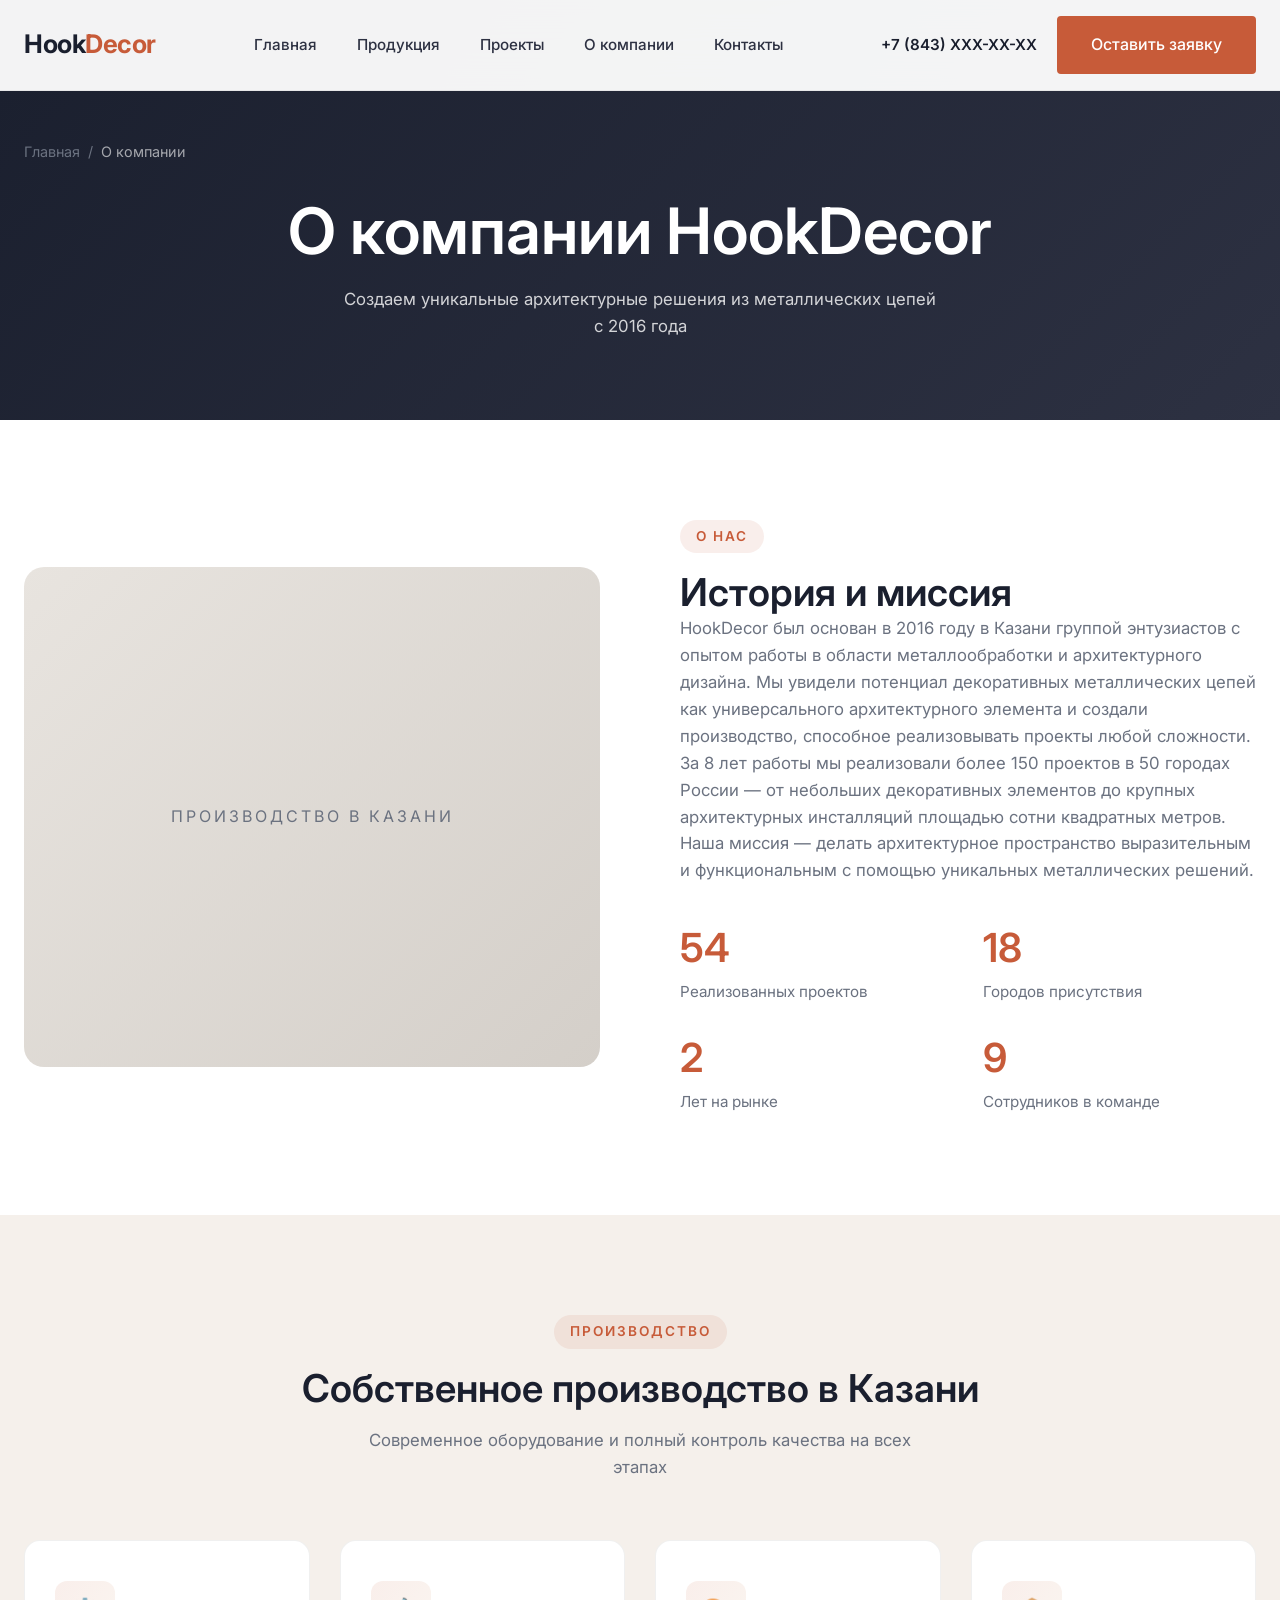
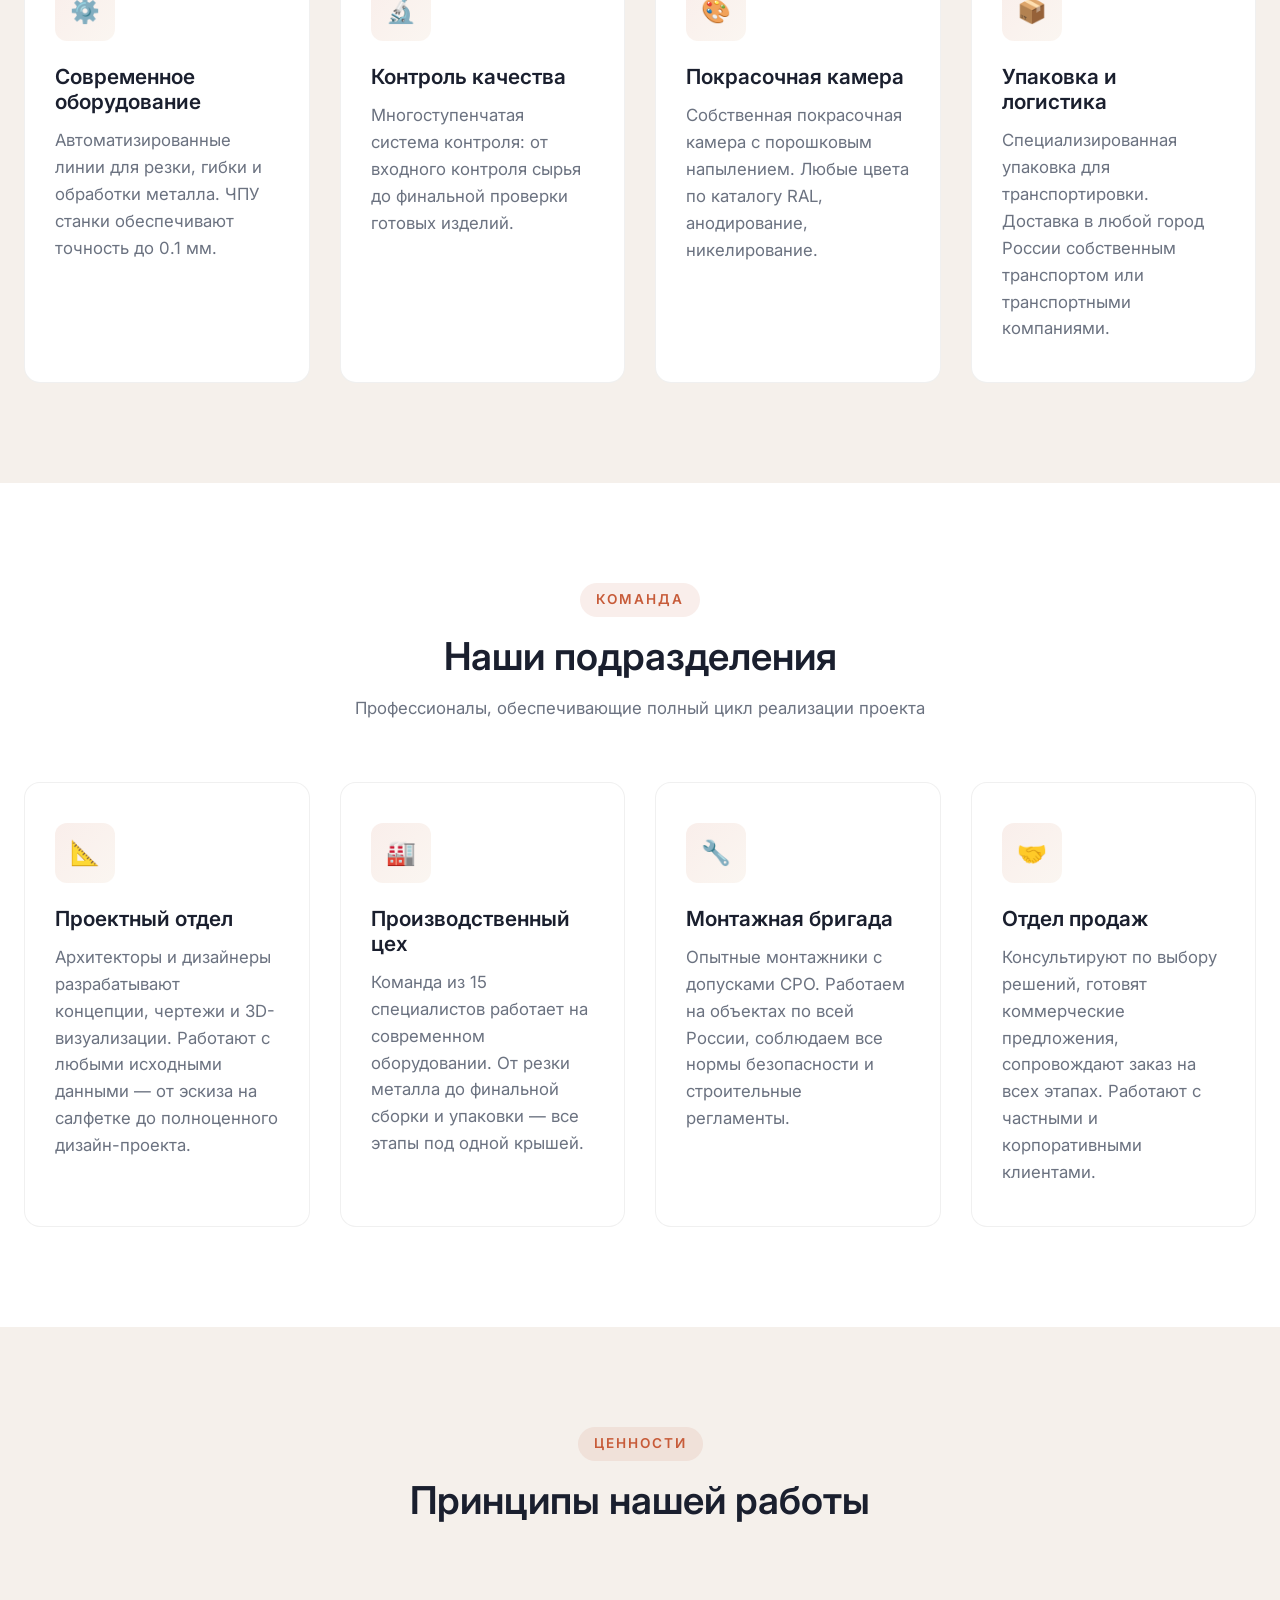
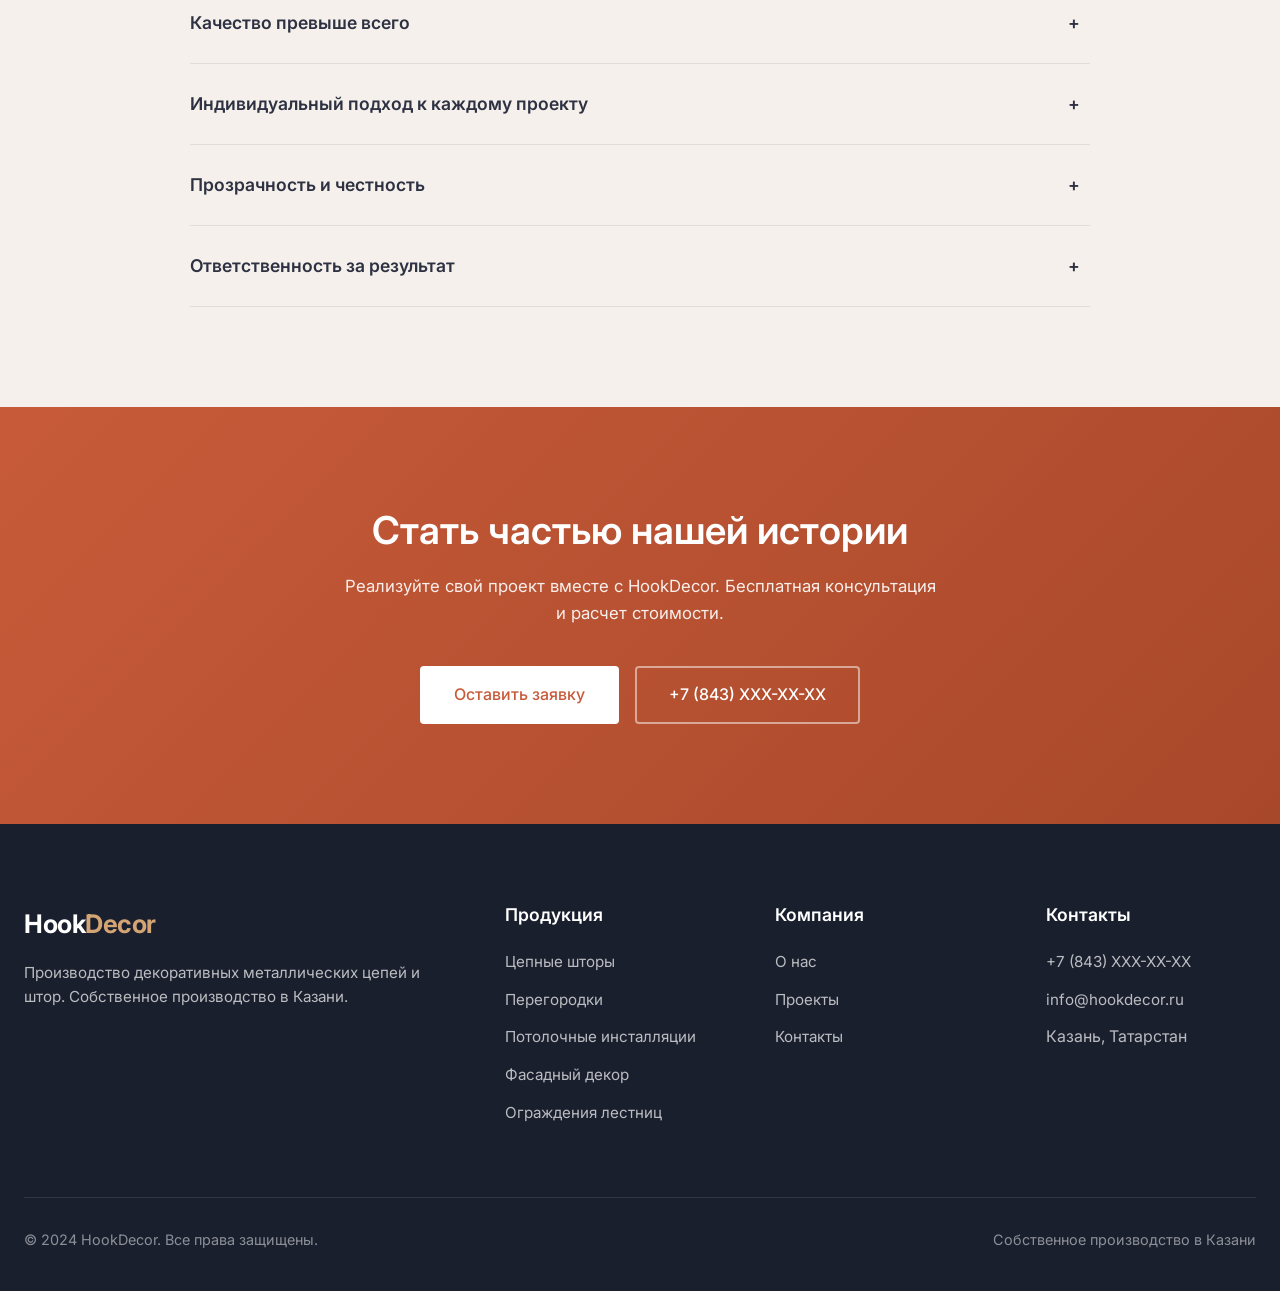
==== about.html @ 68dce9f0 "Initial site upload" ====
<!DOCTYPE html>
<html lang="ru">
<head>
    <meta charset="UTF-8">
    <meta name="viewport" content="width=device-width, initial-scale=1.0">
    <meta name="description" content="HookDecor — производитель декоративных металлических цепей и штор в Казани. Собственное производство, проектный отдел, монтаж под ключ. История компании, производство, команда.">
    <meta name="keywords" content="HookDecor, производство декоративных цепей Казань, компания, о нас, производство металлических штор, проектный отдел, монтаж">
    <meta name="author" content="HookDecor">
    <meta name="robots" content="index, follow">

    <meta property="og:title" content="О компании HookDecor — Производство в Казани">
    <meta property="og:description" content="Собственное производство декоративных металлических цепей и штор. Проектный отдел, монтаж под ключ.">
    <meta property="og:type" content="website">
    <meta property="og:url" content="https://hookdecor.ru/about.html">
    <meta property="og:locale" content="ru_RU">

    <title>О компании — HookDecor | Производство декоративных цепей в Казани</title>

    <link rel="canonical" href="https://hookdecor.ru/about.html">
    <link rel="stylesheet" href="styles.css">
    <link rel="preconnect" href="https://fonts.googleapis.com">
    <link href="https://fonts.googleapis.com/css2?family=Inter:wght@300;400;500;600;700&display=swap" rel="stylesheet">

    <script type="application/ld+json">
    {
        "@context": "https://schema.org",
        "@type": "AboutPage",
        "name": "О компании HookDecor",
        "description": "Производство декоративных металлических цепей и штор в Казани",
        "url": "https://hookdecor.ru/about.html",
        "mainEntity": {
            "@type": "Organization",
            "name": "HookDecor",
            "description": "Производство декоративных металлических цепей и штор",
            "foundingDate": "2016",
            "numberOfEmployees": "25",
            "areaServed": "RU",
            "address": {
                "@type": "PostalAddress",
                "addressLocality": "Казань",
                "addressRegion": "Татарстан",
                "addressCountry": "RU"
            }
        }
    }
    </script>
</head>
<body>

    <!-- Header -->
    <header class="header">
        <div class="container">
            <div class="header-inner">
                <a href="index.html" class="logo">Hook<span>Decor</span></a>
                <nav class="nav">
                    <a href="index.html">Главная</a>
                    <a href="products.html">Продукция</a>
                    <a href="projects.html">Проекты</a>
                    <a href="about.html">О компании</a>
                    <a href="contacts.html">Контакты</a>
                </nav>
                <div class="header-contact">
                    <a href="tel:+7843XXXXXXX" class="phone-link">+7 (843) XXX-XX-XX</a>
                    <a href="contacts.html" class="btn btn-primary">Оставить заявку</a>
                </div>
                <button class="mobile-menu-btn" aria-label="Открыть меню">
                    <svg width="24" height="24" viewBox="0 0 24 24" fill="none" stroke="currentColor" stroke-width="2">
                        <line x1="3" y1="12" x2="21" y2="12"></line>
                        <line x1="3" y1="6" x2="21" y2="6"></line>
                        <line x1="3" y1="18" x2="21" y2="18"></line>
                    </svg>
                </button>
            </div>
        </div>
    </header>

    <div class="mobile-menu">
        <button class="mobile-menu-close" aria-label="Закрыть меню">×</button>
        <a href="index.html">Главная</a>
        <a href="products.html">Продукция</a>
        <a href="projects.html">Проекты</a>
        <a href="about.html">О компании</a>
        <a href="contacts.html">Контакты</a>
    </div>

    <!-- Page Header -->
    <section class="page-header">
        <div class="container">
            <nav class="breadcrumb" aria-label="Хлебные крошки">
                <a href="index.html">Главная</a>
                <span class="breadcrumb-separator">/</span>
                <span style="color: rgba(255,255,255,0.6);">О компании</span>
            </nav>
            <h1>О компании HookDecor</h1>
            <p>Создаем уникальные архитектурные решения из металлических цепей с 2016 года</p>
        </div>
    </section>

    <!-- About Main -->
    <section class="section">
        <div class="container">
            <div class="about-grid">
                <div class="about-image fade-in"></div>
                <div class="fade-in">
                    <span class="section-label">О нас</span>
                    <h2>История и миссия</h2>
                    <p>HookDecor был основан в 2016 году в Казани группой энтузиастов с опытом работы в области металлообработки и архитектурного дизайна. Мы увидели потенциал декоративных металлических цепей как универсального архитектурного элемента и создали производство, способное реализовывать проекты любой сложности.</p>
                    <p>За 8 лет работы мы реализовали более 150 проектов в 50 городах России — от небольших декоративных элементов до крупных архитектурных инсталляций площадью сотни квадратных метров.</p>
                    <p>Наша миссия — делать архитектурное пространство выразительным и функциональным с помощью уникальных металлических решений.</p>

                    <div class="about-stats">
                        <div class="stat-item">
                            <h4 class="counter" data-target="150">0</h4>
                            <p>Реализованных проектов</p>
                        </div>
                        <div class="stat-item">
                            <h4 class="counter" data-target="50">0</h4>
                            <p>Городов присутствия</p>
                        </div>
                        <div class="stat-item">
                            <h4 class="counter" data-target="8">0</h4>
                            <p>Лет на рынке</p>
                        </div>
                        <div class="stat-item">
                            <h4 class="counter" data-target="25">0</h4>
                            <p>Сотрудников в команде</p>
                        </div>
                    </div>
                </div>
            </div>
        </div>
    </section>

    <!-- Production Section -->
    <section class="section products-section" id="production">
        <div class="container">
            <div class="section-header fade-in">
                <span class="section-label">Производство</span>
                <h2>Собственное производство в Казани</h2>
                <p>Современное оборудование и полный контроль качества на всех этапах</p>
            </div>
            <div class="features-grid">
                <div class="feature-card fade-in">
                    <div class="feature-icon">⚙️</div>
                    <h3>Современное оборудование</h3>
                    <p>Автоматизированные линии для резки, гибки и обработки металла. ЧПУ станки обеспечивают точность до 0.1 мм.</p>
                </div>
                <div class="feature-card fade-in">
                    <div class="feature-icon">🔬</div>
                    <h3>Контроль качества</h3>
                    <p>Многоступенчатая система контроля: от входного контроля сырья до финальной проверки готовых изделий.</p>
                </div>
                <div class="feature-card fade-in">
                    <div class="feature-icon">🎨</div>
                    <h3>Покрасочная камера</h3>
                    <p>Собственная покрасочная камера с порошковым напылением. Любые цвета по каталогу RAL, анодирование, никелирование.</p>
                </div>
                <div class="feature-card fade-in">
                    <div class="feature-icon">📦</div>
                    <h3>Упаковка и логистика</h3>
                    <p>Специализированная упаковка для транспортировки. Доставка в любой город России собственным транспортом или транспортными компаниями.</p>
                </div>
            </div>
        </div>
    </section>

    <!-- Team / Departments -->
    <section class="section">
        <div class="container">
            <div class="section-header fade-in">
                <span class="section-label">Команда</span>
                <h2>Наши подразделения</h2>
                <p>Профессионалы, обеспечивающие полный цикл реализации проекта</p>
            </div>
            <div class="features-grid">
                <div class="feature-card fade-in">
                    <div class="feature-icon">📐</div>
                    <h3>Проектный отдел</h3>
                    <p>Архитекторы и дизайнеры разрабатывают концепции, чертежи и 3D-визуализации. Работают с любыми исходными данными — от эскиза на салфетке до полноценного дизайн-проекта.</p>
                </div>
                <div class="feature-card fade-in">
                    <div class="feature-icon">🏭</div>
                    <h3>Производственный цех</h3>
                    <p>Команда из 15 специалистов работает на современном оборудовании. От резки металла до финальной сборки и упаковки — все этапы под одной крышей.</p>
                </div>
                <div class="feature-card fade-in">
                    <div class="feature-icon">🔧</div>
                    <h3>Монтажная бригада</h3>
                    <p>Опытные монтажники с допусками СРО. Работаем на объектах по всей России, соблюдаем все нормы безопасности и строительные регламенты.</p>
                </div>
                <div class="feature-card fade-in">
                    <div class="feature-icon">🤝</div>
                    <h3>Отдел продаж</h3>
                    <p>Консультируют по выбору решений, готовят коммерческие предложения, сопровождают заказ на всех этапах. Работают с частными и корпоративными клиентами.</p>
                </div>
            </div>
        </div>
    </section>

    <!-- Values -->
    <section class="section products-section">
        <div class="container">
            <div class="section-header fade-in">
                <span class="section-label">Ценности</span>
                <h2>Принципы нашей работы</h2>
            </div>
            <div style="max-width: 900px; margin: 0 auto;">
                <div class="faq-item fade-in">
                    <div class="faq-question">
                        <span>Качество превыше всего</span>
                        <div class="faq-toggle">+</div>
                    </div>
                    <div class="faq-answer">
                        <p>Мы не экономим на материалах и не гонимся за скоростью в ущерб качеству. Каждое изделие проходит многоступенчатый контроль перед отгрузкой клиенту.</p>
                    </div>
                </div>
                <div class="faq-item fade-in">
                    <div class="faq-question">
                        <span>Индивидуальный подход к каждому проекту</span>
                        <div class="faq-toggle">+</div>
                    </div>
                    <div class="faq-answer">
                        <p>Нет двух одинаковых проектов. Мы внимательно изучаем задачу клиента, особенности помещения и бюджет, чтобы предложить оптимальное решение.</p>
                    </div>
                </div>
                <div class="faq-item fade-in">
                    <div class="faq-question">
                        <span>Прозрачность и честность</span>
                        <div class="faq-toggle">+</div>
                    </div>
                    <div class="faq-answer">
                        <p>Фиксируем сроки и стоимость в договоре. Никаких скрытых платежей и неожиданных дополнений. Если что-то пошло не по плану — сообщаем сразу.</p>
                    </div>
                </div>
                <div class="faq-item fade-in">
                    <div class="faq-question">
                        <span>Ответственность за результат</span>
                        <div class="faq-toggle">+</div>
                    </div>
                    <div class="faq-answer">
                        <p>Мы несем ответственность за весь цикл — от проектирования до монтажа. Гарантия на изделия и работы дает клиентам уверенность в результате.</p>
                    </div>
                </div>
            </div>
        </div>
    </section>

    <!-- CTA Section -->
    <section class="cta-section">
        <div class="container">
            <div class="fade-in">
                <h2>Стать частью нашей истории</h2>
                <p>Реализуйте свой проект вместе с HookDecor. Бесплатная консультация и расчет стоимости.</p>
                <div class="cta-buttons">
                    <a href="contacts.html" class="btn btn-white">Оставить заявку</a>
                    <a href="tel:+7843XXXXXXX" class="btn btn-outline" style="color: white; border-color: rgba(255,255,255,0.5);">+7 (843) XXX-XX-XX</a>
                </div>
            </div>
        </div>
    </section>

    <!-- Footer -->
    <footer class="footer">
        <div class="container">
            <div class="footer-grid">
                <div class="footer-brand">
                    <a href="index.html" class="logo" style="color: white;">Hook<span style="color: var(--gold);">Decor</span></a>
                    <p>Производство декоративных металлических цепей и штор. Собственное производство в Казани.</p>
                </div>
                <div class="footer-links">
                    <h4>Продукция</h4>
                    <ul>
                        <li><a href="products.html#curtains">Цепные шторы</a></li>
                        <li><a href="products.html#partitions">Перегородки</a></li>
                        <li><a href="products.html#ceiling">Потолочные инсталляции</a></li>
                        <li><a href="products.html#facade">Фасадный декор</a></li>
                        <li><a href="products.html#stairs">Ограждения лестниц</a></li>
                    </ul>
                </div>
                <div class="footer-links">
                    <h4>Компания</h4>
                    <ul>
                        <li><a href="about.html">О нас</a></li>
                        <li><a href="projects.html">Проекты</a></li>
                        <li><a href="contacts.html">Контакты</a></li>
                    </ul>
                </div>
                <div class="footer-links">
                    <h4>Контакты</h4>
                    <ul>
                        <li><a href="tel:+7843XXXXXXX">+7 (843) XXX-XX-XX</a></li>
                        <li><a href="mailto:info@hookdecor.ru">info@hookdecor.ru</a></li>
                        <li><span style="color: rgba(255,255,255,0.7);">Казань, Татарстан</span></li>
                    </ul>
                </div>
            </div>
            <div class="footer-bottom">
                <p>© 2024 HookDecor. Все права защищены.</p>
                <p>Собственное производство в Казани</p>
            </div>
        </div>
    </footer>

    <script src="scripts.js"></script>
</body>
</html>
---- styles.css ----
/* ============================================
   HOOKDECOR - Premium Metal Decor
   Color Scheme:
   - Primary Dark: #1a1f2e (графит)
   - Primary Light: #f5f0eb (теплый белый)
   - Accent: #c75b39 (терракотовый/медный)
   - Text Dark: #2d3142
   - Text Light: #6b7280
   - Gold Highlight: #d4a574
   ============================================ */

:root {
    --primary-dark: #1a1f2e;
    --primary-light: #f5f0eb;
    --accent: #c75b39;
    --accent-hover: #a8482a;
    --text-dark: #2d3142;
    --text-light: #6b7280;
    --gold: #d4a574;
    --white: #ffffff;
    --transition: all 0.3s cubic-bezier(0.4, 0, 0.2, 1);
}

* {
    margin: 0;
    padding: 0;
    box-sizing: border-box;
}

html {
    scroll-behavior: smooth;
}

body {
    font-family: 'Inter', -apple-system, BlinkMacSystemFont, 'Segoe UI', Roboto, sans-serif;
    color: var(--text-dark);
    background-color: var(--white);
    line-height: 1.6;
    overflow-x: hidden;
}

/* Typography */
h1, h2, h3, h4, h5, h6 {
    font-weight: 600;
    line-height: 1.2;
    color: var(--primary-dark);
}

h1 { font-size: clamp(2.5rem, 5vw, 4rem); }
h2 { font-size: clamp(1.8rem, 3vw, 2.5rem); }
h3 { font-size: clamp(1.2rem, 2vw, 1.5rem); }

p {
    font-size: 1.05rem;
    color: var(--text-light);
    max-width: 65ch;
}

a {
    text-decoration: none;
    color: inherit;
    transition: var(--transition);
}

/* Buttons */
.btn {
    display: inline-flex;
    align-items: center;
    justify-content: center;
    padding: 14px 32px;
    font-size: 1rem;
    font-weight: 500;
    border-radius: 4px;
    cursor: pointer;
    transition: var(--transition);
    border: 2px solid transparent;
    gap: 8px;
}

.btn-primary {
    background-color: var(--accent);
    color: var(--white);
    border-color: var(--accent);
}

.btn-primary:hover {
    background-color: var(--accent-hover);
    border-color: var(--accent-hover);
    transform: translateY(-2px);
    box-shadow: 0 10px 30px rgba(199, 91, 57, 0.3);
}

.btn-outline {
    background-color: transparent;
    color: var(--primary-dark);
    border-color: var(--primary-dark);
}

.btn-outline:hover {
    background-color: var(--primary-dark);
    color: var(--white);
}

.btn-light {
    background-color: var(--white);
    color: var(--primary-dark);
}

.btn-light:hover {
    background-color: var(--primary-light);
}

/* Container */
.container {
    max-width: 1280px;
    margin: 0 auto;
    padding: 0 24px;
}

/* Header */
.header {
    position: fixed;
    top: 0;
    left: 0;
    right: 0;
    z-index: 1000;
    background-color: rgba(255, 255, 255, 0.95);
    backdrop-filter: blur(20px);
    border-bottom: 1px solid rgba(0,0,0,0.05);
    transition: var(--transition);
}

.header.scrolled {
    box-shadow: 0 4px 20px rgba(0,0,0,0.08);
}

.header-inner {
    display: flex;
    align-items: center;
    justify-content: space-between;
    padding: 16px 0;
}

.logo {
    font-size: 1.6rem;
    font-weight: 700;
    color: var(--primary-dark);
    letter-spacing: -0.5px;
}

.logo span {
    color: var(--accent);
}

.nav {
    display: flex;
    gap: 40px;
    align-items: center;
}

.nav a {
    font-size: 0.95rem;
    font-weight: 500;
    color: var(--text-dark);
    position: relative;
}

.nav a::after {
    content: '';
    position: absolute;
    bottom: -4px;
    left: 0;
    width: 0;
    height: 2px;
    background-color: var(--accent);
    transition: var(--transition);
}

.nav a:hover::after {
    width: 100%;
}

.nav a:hover {
    color: var(--accent);
}

.header-contact {
    display: flex;
    align-items: center;
    gap: 20px;
}

.phone-link {
    font-size: 0.95rem;
    font-weight: 600;
    color: var(--primary-dark);
}

.phone-link:hover {
    color: var(--accent);
}

.mobile-menu-btn {
    display: none;
    background: none;
    border: none;
    cursor: pointer;
    padding: 8px;
}

/* Hero Section */
.hero {
    min-height: 100vh;
    display: flex;
    align-items: center;
    background: linear-gradient(135deg, var(--primary-dark) 0%, #2d3142 100%);
    position: relative;
    overflow: hidden;
    padding-top: 80px;
}

.hero::before {
    content: '';
    position: absolute;
    top: 0;
    left: 0;
    right: 0;
    bottom: 0;
    background: url('data:image/svg+xml,<svg xmlns="http://www.w3.org/2000/svg" viewBox="0 0 100 100"><circle cx="50" cy="50" r="1" fill="rgba(255,255,255,0.03)"/></svg>');
    background-size: 50px 50px;
    opacity: 0.5;
}

.hero-content {
    position: relative;
    z-index: 2;
    display: grid;
    grid-template-columns: 1fr 1fr;
    gap: 60px;
    align-items: center;
}

.hero-text h1 {
    color: var(--white);
    margin-bottom: 24px;
    font-weight: 700;
}

.hero-text h1 span {
    color: var(--gold);
}

.hero-text p {
    color: rgba(255,255,255,0.8);
    font-size: 1.2rem;
    margin-bottom: 40px;
    max-width: 500px;
}

.hero-buttons {
    display: flex;
    gap: 16px;
    flex-wrap: wrap;
}

.hero-visual {
    position: relative;
    display: flex;
    justify-content: center;
    align-items: center;
}

.hero-image {
    width: 100%;
    max-width: 600px;
    height: 500px;
    background: linear-gradient(45deg, rgba(199,91,57,0.2), rgba(212,165,116,0.2));
    border-radius: 20px;
    display: flex;
    align-items: center;
    justify-content: center;
    position: relative;
    overflow: hidden;
    border: 1px solid rgba(255,255,255,0.1);
}

.hero-image::before {
    content: '◆ DECORATIVE METAL CHAINS ◆';
    position: absolute;
    font-size: 0.9rem;
    letter-spacing: 4px;
    color: rgba(255,255,255,0.3);
    font-weight: 300;
}

/* Floating elements */
.float-element {
    position: absolute;
    border-radius: 12px;
    background: rgba(255,255,255,0.1);
    backdrop-filter: blur(10px);
    border: 1px solid rgba(255,255,255,0.2);
    padding: 16px 24px;
    animation: float 6s ease-in-out infinite;
}

.float-1 { top: 10%; right: -20px; animation-delay: 0s; }
.float-2 { bottom: 20%; left: -30px; animation-delay: 2s; }
.float-3 { top: 50%; right: -40px; animation-delay: 4s; }

@keyframes float {
    0%, 100% { transform: translateY(0px); }
    50% { transform: translateY(-20px); }
}

/* Section Styles */
.section {
    padding: 100px 0;
}

.section-header {
    text-align: center;
    margin-bottom: 60px;
}

.section-header h2 {
    margin-bottom: 16px;
}

.section-header p {
    max-width: 600px;
    margin: 0 auto;
}

.section-label {
    display: inline-block;
    padding: 6px 16px;
    background-color: rgba(199, 91, 57, 0.1);
    color: var(--accent);
    font-size: 0.85rem;
    font-weight: 600;
    text-transform: uppercase;
    letter-spacing: 2px;
    border-radius: 20px;
    margin-bottom: 16px;
}

/* Features / Advantages */
.features-grid {
    display: grid;
    grid-template-columns: repeat(auto-fit, minmax(280px, 1fr));
    gap: 30px;
}

.feature-card {
    padding: 40px 30px;
    background: var(--white);
    border-radius: 16px;
    border: 1px solid rgba(0,0,0,0.06);
    transition: var(--transition);
    position: relative;
    overflow: hidden;
}

.feature-card::before {
    content: '';
    position: absolute;
    top: 0;
    left: 0;
    width: 4px;
    height: 0;
    background: var(--accent);
    transition: var(--transition);
}

.feature-card:hover {
    transform: translateY(-8px);
    box-shadow: 0 20px 60px rgba(0,0,0,0.1);
}

.feature-card:hover::before {
    height: 100%;
}

.feature-icon {
    width: 60px;
    height: 60px;
    background: linear-gradient(135deg, rgba(199,91,57,0.1), rgba(212,165,116,0.1));
    border-radius: 12px;
    display: flex;
    align-items: center;
    justify-content: center;
    margin-bottom: 24px;
    font-size: 1.5rem;
}

.feature-card h3 {
    margin-bottom: 12px;
    font-size: 1.3rem;
}

/* Products */
.products-section {
    background-color: var(--primary-light);
}

.products-grid {
    display: grid;
    grid-template-columns: repeat(auto-fit, minmax(300px, 1fr));
    gap: 30px;
}

.product-card {
    background: var(--white);
    border-radius: 16px;
    overflow: hidden;
    transition: var(--transition);
    border: 1px solid rgba(0,0,0,0.06);
}

.product-card:hover {
    transform: translateY(-8px);
    box-shadow: 0 25px 50px rgba(0,0,0,0.12);
}

.product-image {
    height: 280px;
    background: linear-gradient(135deg, #e8e4df, #d4cfc9);
    display: flex;
    align-items: center;
    justify-content: center;
    position: relative;
    overflow: hidden;
}

.product-image::after {
    content: attr(data-product);
    font-size: 0.85rem;
    color: var(--text-light);
    letter-spacing: 2px;
    text-transform: uppercase;
}

.product-info {
    padding: 30px;
}

.product-info h3 {
    margin-bottom: 12px;
}

.product-info p {
    margin-bottom: 20px;
    font-size: 0.95rem;
}

.product-link {
    color: var(--accent);
    font-weight: 600;
    display: inline-flex;
    align-items: center;
    gap: 8px;
}

.product-link:hover {
    gap: 12px;
}

/* Projects Gallery */
.projects-grid {
    display: grid;
    grid-template-columns: repeat(3, 1fr);
    gap: 24px;
}

.project-card {
    position: relative;
    border-radius: 16px;
    overflow: hidden;
    height: 400px;
    cursor: pointer;
    background: linear-gradient(135deg, #3a3f4e, #2d3142);
}

.project-card.large {
    grid-column: span 2;
    grid-row: span 2;
    height: auto;
}

.project-overlay {
    position: absolute;
    bottom: 0;
    left: 0;
    right: 0;
    padding: 40px 30px;
    background: linear-gradient(transparent, rgba(26,31,46,0.95));
    color: var(--white);
    transform: translateY(20px);
    opacity: 0;
    transition: var(--transition);
}

.project-card:hover .project-overlay {
    transform: translateY(0);
    opacity: 1;
}

.project-overlay h3 {
    color: var(--white);
    margin-bottom: 8px;
}

.project-overlay p {
    color: rgba(255,255,255,0.8);
    font-size: 0.9rem;
}

.project-tag {
    display: inline-block;
    padding: 4px 12px;
    background: var(--accent);
    color: var(--white);
    font-size: 0.75rem;
    border-radius: 20px;
    margin-bottom: 12px;
}

/* Process Section */
.process-section {
    background-color: var(--primary-dark);
    color: var(--white);
}

.process-section h2,
.process-section .section-header p {
    color: var(--white);
}

.process-grid {
    display: grid;
    grid-template-columns: repeat(4, 1fr);
    gap: 40px;
    position: relative;
}

.process-step {
    text-align: center;
    position: relative;
}

.process-step::after {
    content: '';
    position: absolute;
    top: 40px;
    right: -20px;
    width: 40px;
    height: 2px;
    background: linear-gradient(90deg, var(--accent), transparent);
}

.process-step:last-child::after {
    display: none;
}

.step-number {
    width: 80px;
    height: 80px;
    border-radius: 50%;
    background: linear-gradient(135deg, var(--accent), var(--gold));
    display: flex;
    align-items: center;
    justify-content: center;
    font-size: 1.8rem;
    font-weight: 700;
    color: var(--white);
    margin: 0 auto 24px;
    position: relative;
    z-index: 2;
}

.process-step h3 {
    color: var(--white);
    margin-bottom: 12px;
}

.process-step p {
    color: rgba(255,255,255,0.7);
    font-size: 0.95rem;
}

/* About Section */
.about-grid {
    display: grid;
    grid-template-columns: 1fr 1fr;
    gap: 80px;
    align-items: center;
}

.about-image {
    position: relative;
    border-radius: 20px;
    overflow: hidden;
    height: 500px;
    background: linear-gradient(135deg, #e8e4df, #d4cfc9);
    display: flex;
    align-items: center;
    justify-content: center;
}

.about-image::after {
    content: 'ПРОИЗВОДСТВО В КАЗАНИ';
    font-size: 1rem;
    color: var(--text-light);
    letter-spacing: 3px;
}

.about-stats {
    display: grid;
    grid-template-columns: repeat(2, 1fr);
    gap: 30px;
    margin-top: 40px;
}

.stat-item h4 {
    font-size: 2.5rem;
    color: var(--accent);
    margin-bottom: 8px;
}

.stat-item p {
    font-size: 0.95rem;
}

/* CTA Section */
.cta-section {
    background: linear-gradient(135deg, var(--accent), #a8482a);
    text-align: center;
    padding: 100px 0;
}

.cta-section h2 {
    color: var(--white);
    margin-bottom: 20px;
}

.cta-section p {
    color: rgba(255,255,255,0.9);
    max-width: 600px;
    margin: 0 auto 40px;
}

.cta-buttons {
    display: flex;
    gap: 16px;
    justify-content: center;
    flex-wrap: wrap;
}

.btn-white {
    background: var(--white);
    color: var(--accent);
}

.btn-white:hover {
    background: var(--primary-light);
    transform: translateY(-2px);
}

/* Contact Section */
.contact-grid {
    display: grid;
    grid-template-columns: 1fr 1fr;
    gap: 60px;
}

.contact-info h3 {
    margin-bottom: 24px;
}

.contact-item {
    display: flex;
    gap: 16px;
    margin-bottom: 24px;
    align-items: flex-start;
}

.contact-icon {
    width: 48px;
    height: 48px;
    background: linear-gradient(135deg, rgba(199,91,57,0.1), rgba(212,165,116,0.1));
    border-radius: 12px;
    display: flex;
    align-items: center;
    justify-content: center;
    flex-shrink: 0;
    color: var(--accent);
}

.contact-item h4 {
    margin-bottom: 4px;
    font-size: 1.1rem;
}

.contact-item p {
    font-size: 0.95rem;
}

.contact-form {
    background: var(--white);
    padding: 40px;
    border-radius: 20px;
    border: 1px solid rgba(0,0,0,0.06);
    box-shadow: 0 10px 40px rgba(0,0,0,0.05);
}

.form-group {
    margin-bottom: 24px;
}

.form-group label {
    display: block;
    margin-bottom: 8px;
    font-weight: 500;
    font-size: 0.9rem;
}

.form-group input,
.form-group textarea,
.form-group select {
    width: 100%;
    padding: 14px 18px;
    border: 2px solid rgba(0,0,0,0.08);
    border-radius: 10px;
    font-size: 1rem;
    font-family: inherit;
    transition: var(--transition);
    background: var(--white);
}

.form-group input:focus,
.form-group textarea:focus,
.form-group select:focus {
    outline: none;
    border-color: var(--accent);
    box-shadow: 0 0 0 4px rgba(199,91,57,0.1);
}

.form-group textarea {
    min-height: 120px;
    resize: vertical;
}

/* Footer */
.footer {
    background-color: var(--primary-dark);
    color: var(--white);
    padding: 80px 0 40px;
}

.footer-grid {
    display: grid;
    grid-template-columns: 2fr 1fr 1fr 1fr;
    gap: 60px;
    margin-bottom: 60px;
}

.footer-brand p {
    color: rgba(255,255,255,0.7);
    margin-top: 16px;
    font-size: 0.95rem;
}

.footer-links h4 {
    color: var(--white);
    margin-bottom: 24px;
    font-size: 1.1rem;
}

.footer-links ul {
    list-style: none;
}

.footer-links li {
    margin-bottom: 12px;
}

.footer-links a {
    color: rgba(255,255,255,0.7);
    font-size: 0.95rem;
}

.footer-links a:hover {
    color: var(--gold);
}

.footer-bottom {
    border-top: 1px solid rgba(255,255,255,0.1);
    padding-top: 30px;
    display: flex;
    justify-content: space-between;
    align-items: center;
    flex-wrap: wrap;
    gap: 20px;
}

.footer-bottom p {
    color: rgba(255,255,255,0.5);
    font-size: 0.9rem;
}

/* Animations */
.fade-in {
    opacity: 0;
    transform: translateY(30px);
    transition: opacity 0.8s ease, transform 0.8s ease;
}

.fade-in.visible {
    opacity: 1;
    transform: translateY(0);
}

/* Mobile Menu */
.mobile-menu {
    display: none;
    position: fixed;
    top: 0;
    left: 0;
    right: 0;
    bottom: 0;
    background: var(--white);
    z-index: 999;
    padding: 100px 40px;
    flex-direction: column;
    gap: 30px;
}

.mobile-menu.active {
    display: flex;
}

.mobile-menu a {
    font-size: 1.5rem;
    font-weight: 600;
    color: var(--primary-dark);
}

.mobile-menu-close {
    position: absolute;
    top: 20px;
    right: 20px;
    background: none;
    border: none;
    font-size: 2rem;
    cursor: pointer;
}

/* Responsive */
@media (max-width: 1024px) {
    .hero-content {
        grid-template-columns: 1fr;
        text-align: center;
    }

    .hero-text p {
        margin: 0 auto 40px;
    }

    .hero-buttons {
        justify-content: center;
    }

    .hero-visual {
        order: -1;
    }

    .about-grid,
    .contact-grid {
        grid-template-columns: 1fr;
    }

    .projects-grid {
        grid-template-columns: repeat(2, 1fr);
    }

    .project-card.large {
        grid-column: span 2;
        grid-row: span 1;
    }

    .process-grid {
        grid-template-columns: repeat(2, 1fr);
    }

    .process-step::after {
        display: none;
    }

    .footer-grid {
        grid-template-columns: 1fr 1fr;
    }
}

@media (max-width: 768px) {
    .nav {
        display: none;
    }

    .mobile-menu-btn {
        display: block;
    }

    .header-contact .btn {
        display: none;
    }

    .projects-grid {
        grid-template-columns: 1fr;
    }

    .project-card.large {
        grid-column: span 1;
    }

    .process-grid {
        grid-template-columns: 1fr;
    }

    .footer-grid {
        grid-template-columns: 1fr;
        gap: 40px;
    }

    .section {
        padding: 60px 0;
    }

    .hero {
        min-height: auto;
        padding: 120px 0 60px;
    }

    .hero-image {
        height: 300px;
    }

    .float-element {
        display: none;
    }
}

/* SEO & AI Search Optimization */
.schema-hidden {
    display: none;
}

.breadcrumb {
    display: flex;
    gap: 8px;
    align-items: center;
    margin-bottom: 30px;
    font-size: 0.9rem;
}

.breadcrumb a {
    color: var(--text-light);
}

.breadcrumb a:hover {
    color: var(--accent);
}

.breadcrumb-separator {
    color: var(--text-light);
}

/* Page Header */
.page-header {
    background: linear-gradient(135deg, var(--primary-dark), #2d3142);
    padding: 140px 0 80px;
    text-align: center;
}

.page-header h1 {
    color: var(--white);
    margin-bottom: 16px;
}

.page-header p {
    color: rgba(255,255,255,0.8);
    max-width: 600px;
    margin: 0 auto;
}

/* Product Detail */
.product-detail-grid {
    display: grid;
    grid-template-columns: 1fr 1fr;
    gap: 60px;
    align-items: start;
}

.product-gallery {
    border-radius: 20px;
    overflow: hidden;
    background: var(--primary-light);
    min-height: 500px;
    display: flex;
    align-items: center;
    justify-content: center;
}

.product-specs {
    margin-top: 30px;
}

.spec-row {
    display: flex;
    justify-content: space-between;
    padding: 16px 0;
    border-bottom: 1px solid rgba(0,0,0,0.08);
}

.spec-label {
    font-weight: 500;
    color: var(--text-dark);
}

.spec-value {
    color: var(--text-light);
}

/* FAQ */
.faq-item {
    border-bottom: 1px solid rgba(0,0,0,0.08);
    padding: 24px 0;
}

.faq-question {
    display: flex;
    justify-content: space-between;
    align-items: center;
    cursor: pointer;
    font-weight: 600;
    font-size: 1.1rem;
}

.faq-answer {
    max-height: 0;
    overflow: hidden;
    transition: max-height 0.3s ease;
    padding-top: 0;
}

.faq-answer.active {
    max-height: 500px;
    padding-top: 16px;
}

.faq-toggle {
    width: 32px;
    height: 32px;
    border-radius: 50%;
    background: var(--primary-light);
    display: flex;
    align-items: center;
    justify-content: center;
    transition: var(--transition);
    flex-shrink: 0;
}

.faq-item.active .faq-toggle {
    background: var(--accent);
    color: var(--white);
    transform: rotate(45deg);
}
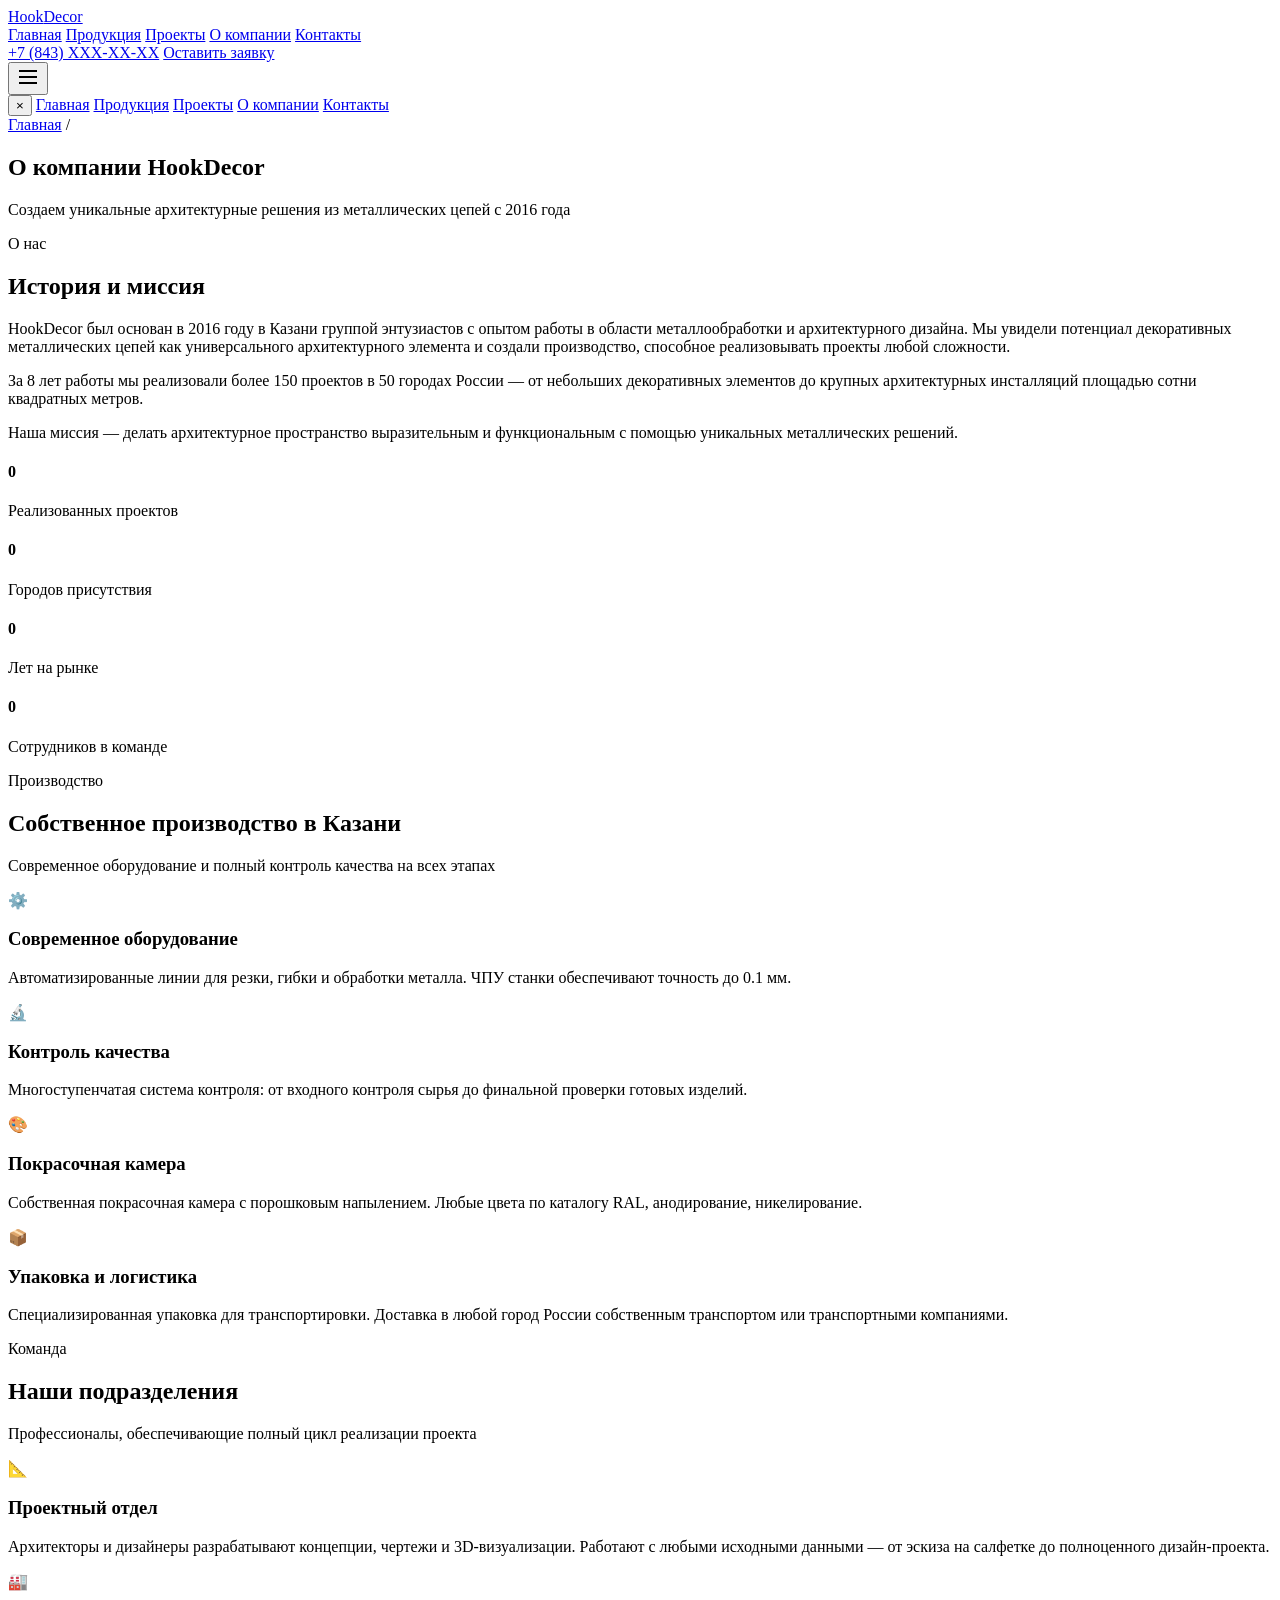
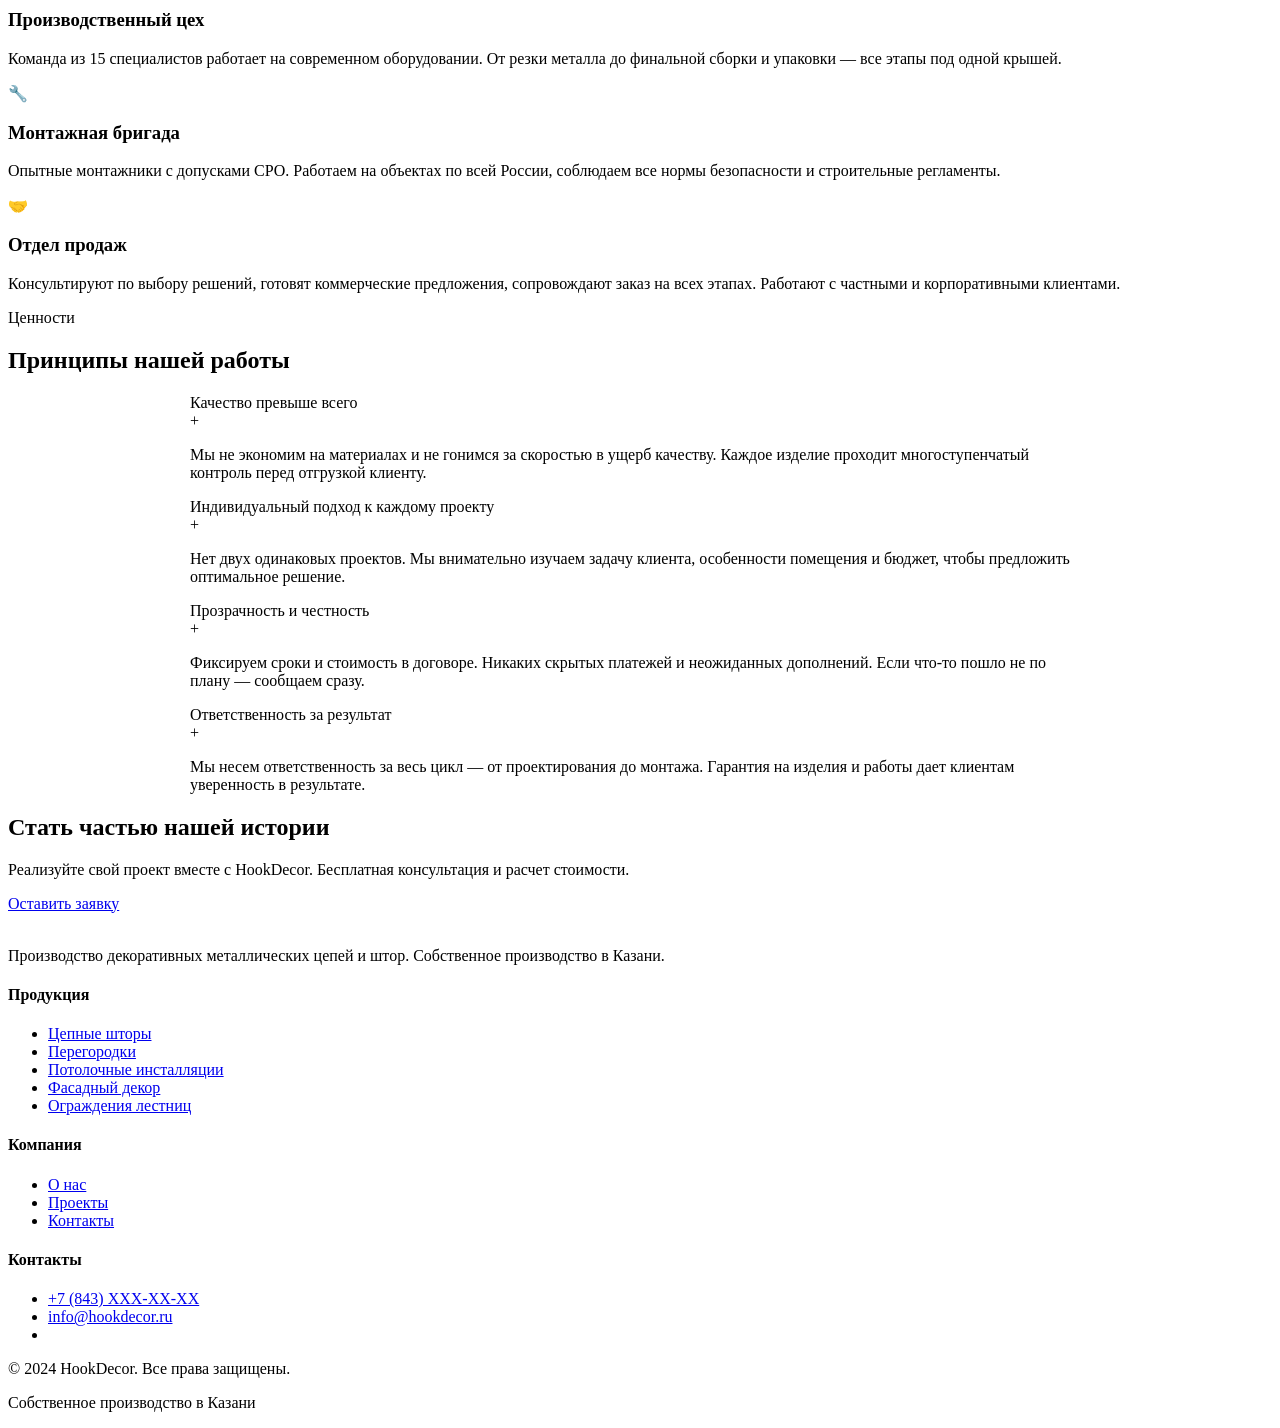
==== commit 070eb671: "Update about.html" ====
--- a/about.html
+++ b/about.html
@@ -17,7 +17,7 @@
     <title>О компании — HookDecor | Производство декоративных цепей в Казани</title>
 
     <link rel="canonical" href="https://hookdecor.ru/about.html">
-    <link rel="stylesheet" href="styles.css">
+    <link rel="stylesheet" href="/hookdecor/styles.css?v=2">
     <link rel="preconnect" href="https://fonts.googleapis.com">
     <link href="https://fonts.googleapis.com/css2?family=Inter:wght@300;400;500;600;700&display=swap" rel="stylesheet">
 
@@ -301,6 +301,6 @@
         </div>
     </footer>
 
-    <script src="scripts.js"></script>
+    <script src="/hookdecor/scripts.js?v=2"></script>
 </body>
 </html>
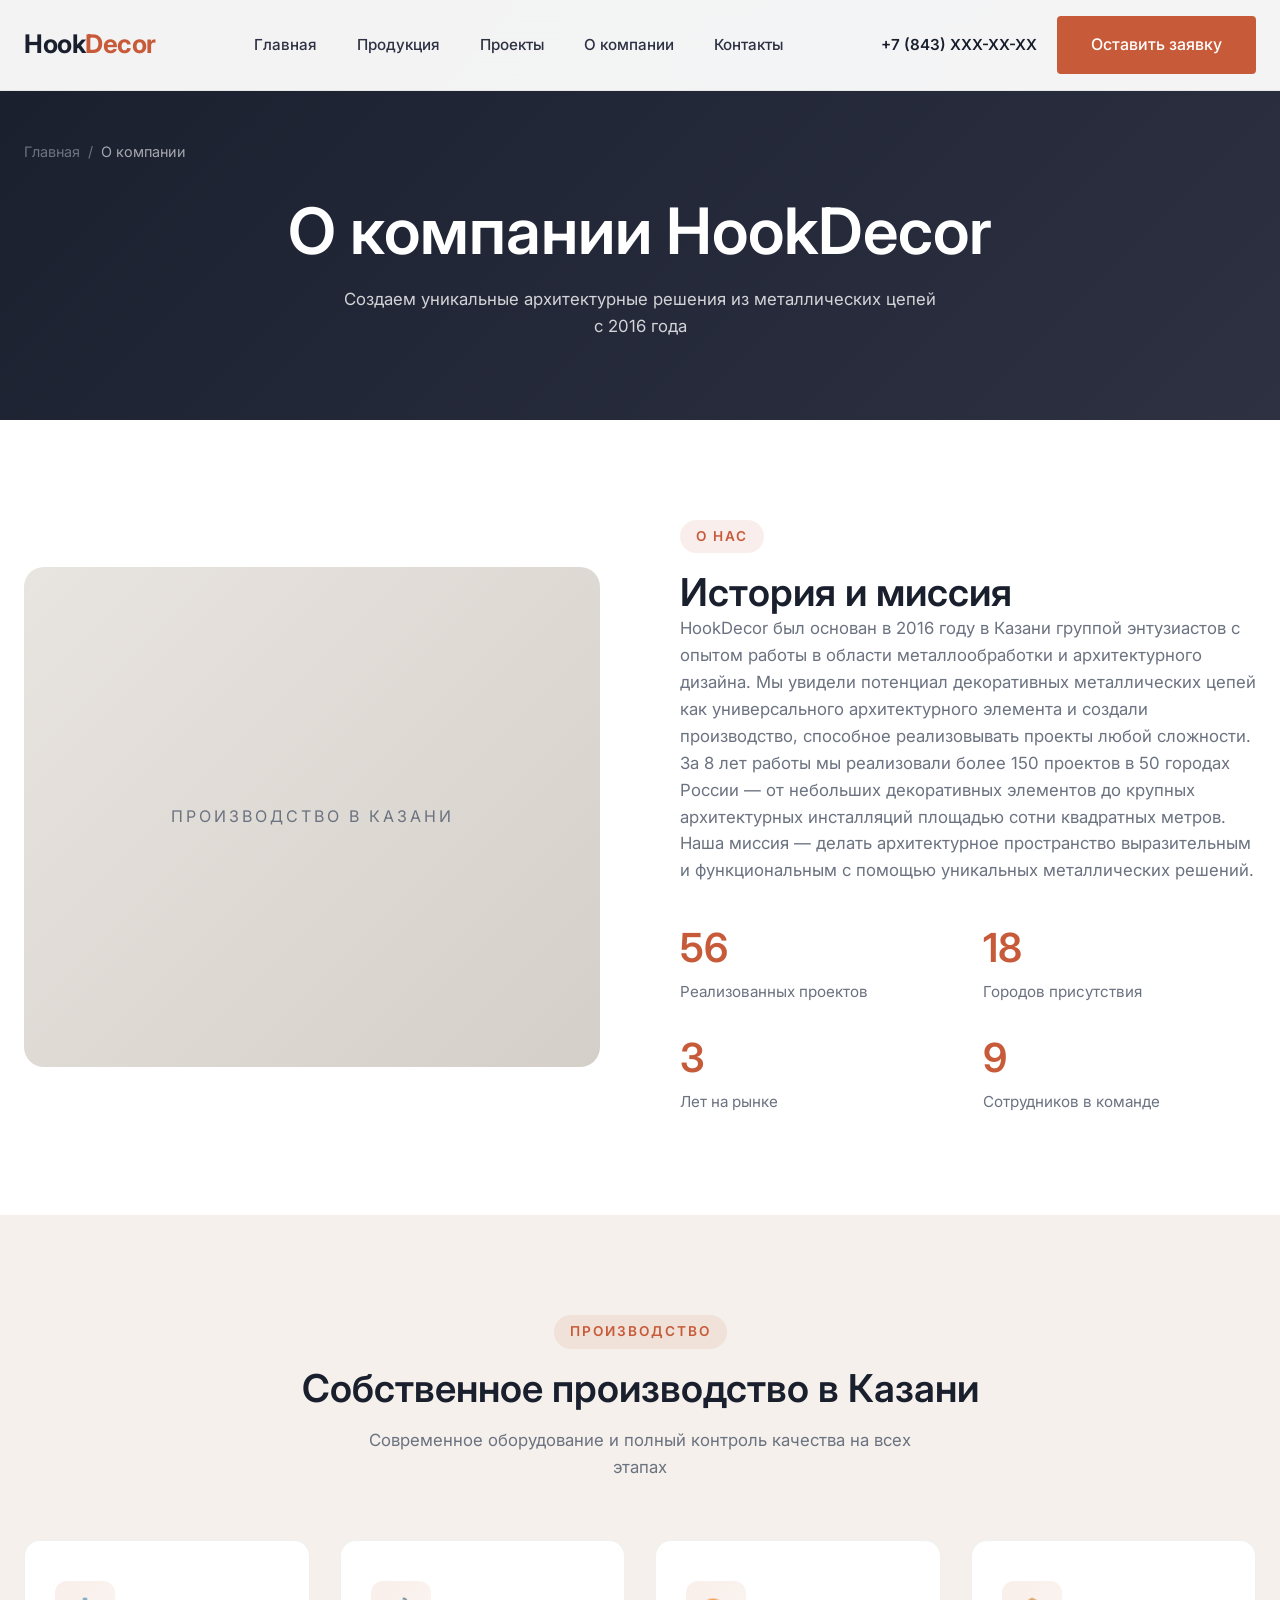
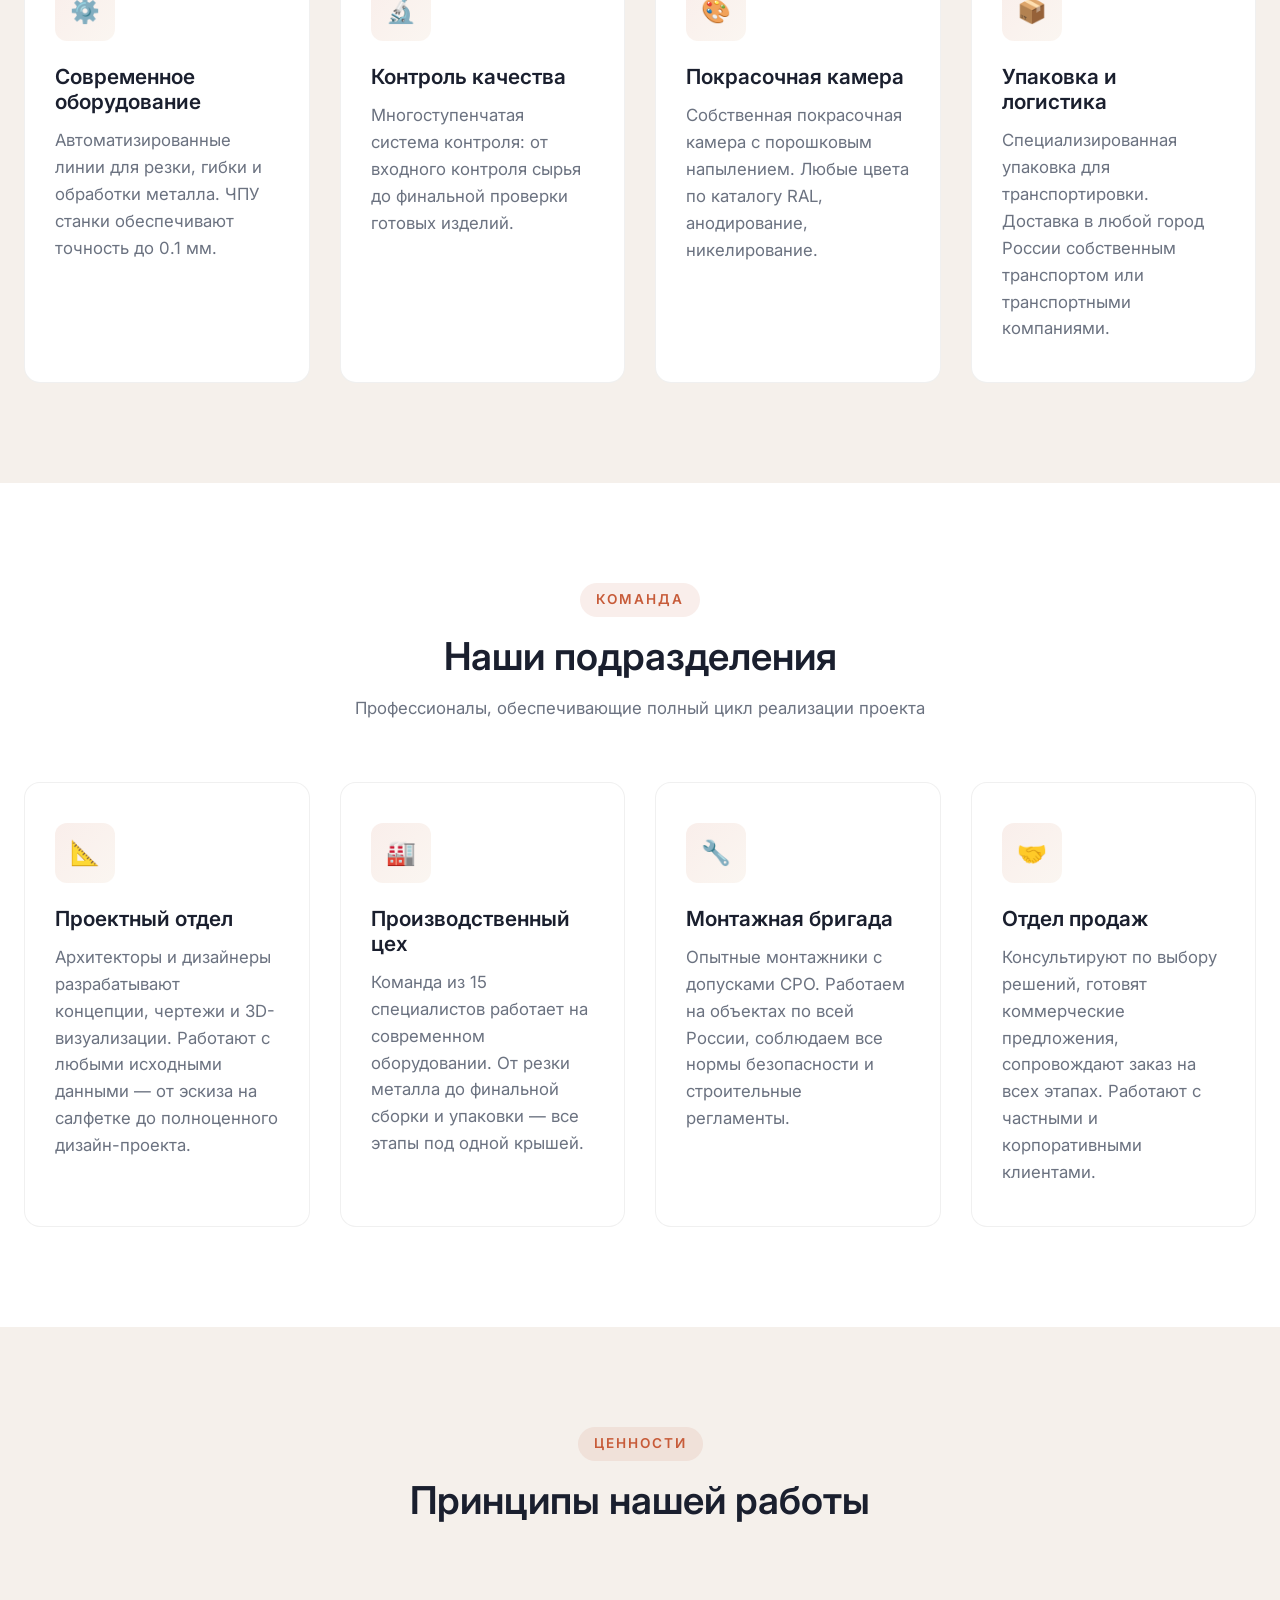
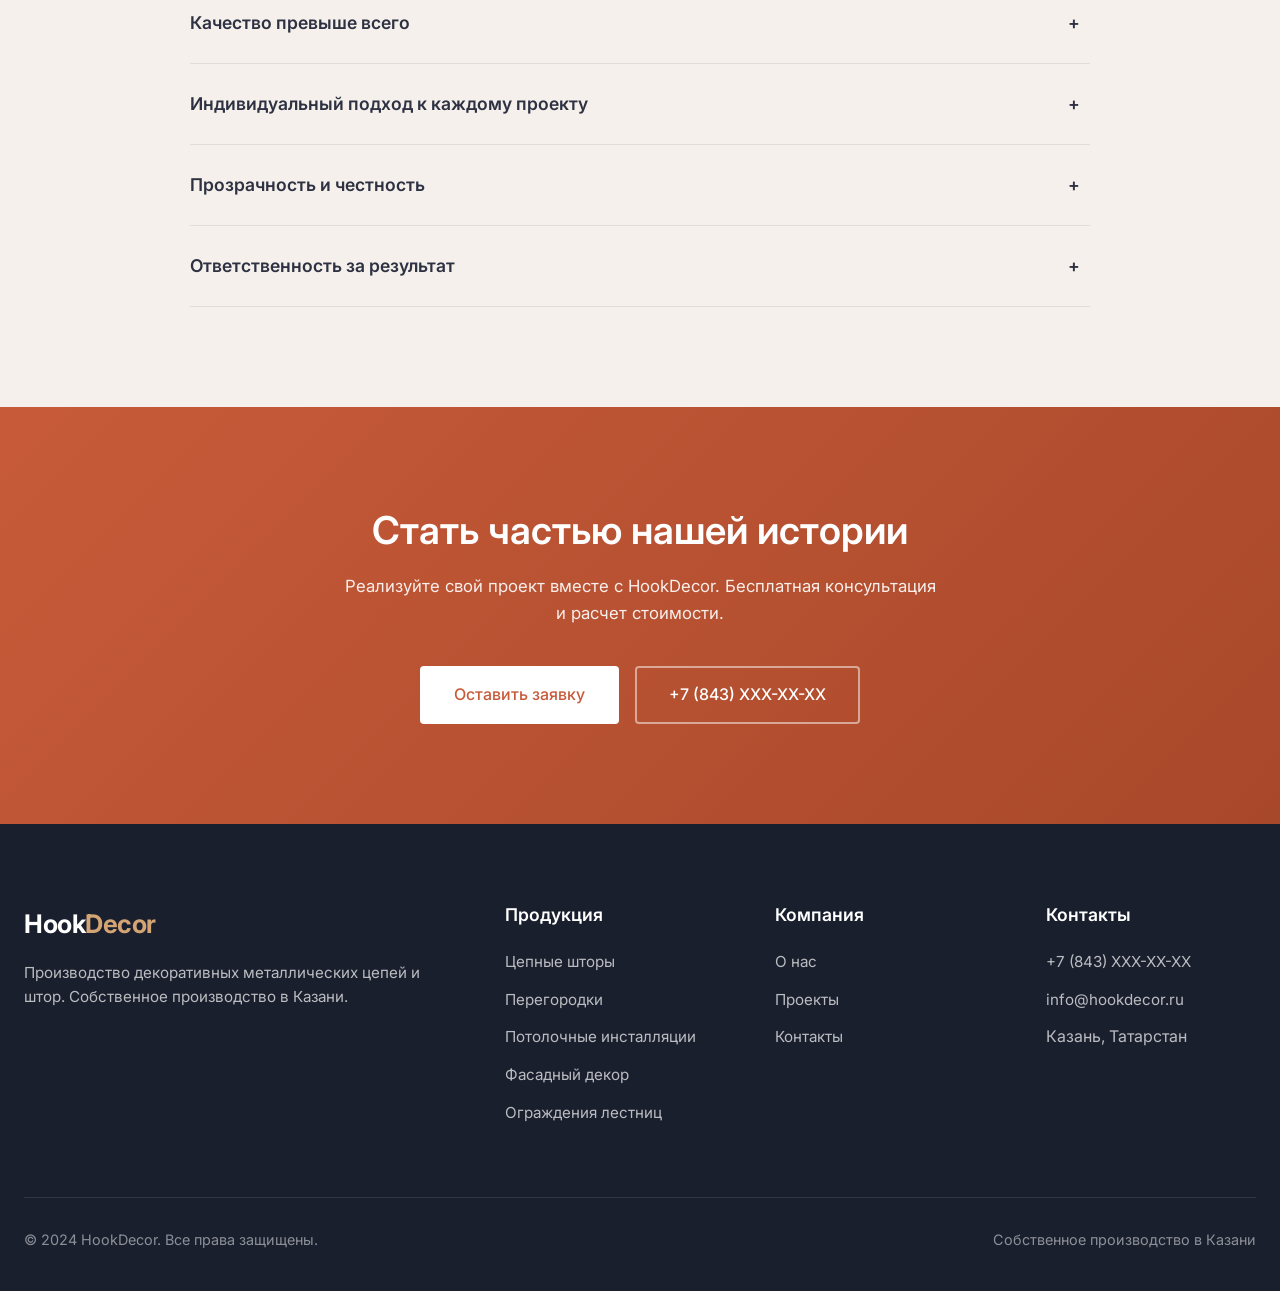
==== commit e6e8488d: "Add files via upload" ====
--- a/about.html
+++ b/about.html
@@ -17,7 +17,7 @@
     <title>О компании — HookDecor | Производство декоративных цепей в Казани</title>
 
     <link rel="canonical" href="https://hookdecor.ru/about.html">
-    <link rel="stylesheet" href="/hookdecor/styles.css?v=2">
+    
     <link rel="preconnect" href="https://fonts.googleapis.com">
     <link href="https://fonts.googleapis.com/css2?family=Inter:wght@300;400;500;600;700&display=swap" rel="stylesheet">
 
@@ -44,6 +44,1086 @@
         }
     }
     </script>
+<style>
+/* ============================================
+   HOOKDECOR - Premium Metal Decor
+   Color Scheme:
+   - Primary Dark: #1a1f2e (графит)
+   - Primary Light: #f5f0eb (теплый белый)
+   - Accent: #c75b39 (терракотовый/медный)
+   - Text Dark: #2d3142
+   - Text Light: #6b7280
+   - Gold Highlight: #d4a574
+   ============================================ */
+
+:root {
+    --primary-dark: #1a1f2e;
+    --primary-light: #f5f0eb;
+    --accent: #c75b39;
+    --accent-hover: #a8482a;
+    --text-dark: #2d3142;
+    --text-light: #6b7280;
+    --gold: #d4a574;
+    --white: #ffffff;
+    --transition: all 0.3s cubic-bezier(0.4, 0, 0.2, 1);
+}
+
+* {
+    margin: 0;
+    padding: 0;
+    box-sizing: border-box;
+}
+
+html {
+    scroll-behavior: smooth;
+}
+
+body {
+    font-family: 'Inter', -apple-system, BlinkMacSystemFont, 'Segoe UI', Roboto, sans-serif;
+    color: var(--text-dark);
+    background-color: var(--white);
+    line-height: 1.6;
+    overflow-x: hidden;
+}
+
+/* Typography */
+h1, h2, h3, h4, h5, h6 {
+    font-weight: 600;
+    line-height: 1.2;
+    color: var(--primary-dark);
+}
+
+h1 { font-size: clamp(2.5rem, 5vw, 4rem); }
+h2 { font-size: clamp(1.8rem, 3vw, 2.5rem); }
+h3 { font-size: clamp(1.2rem, 2vw, 1.5rem); }
+
+p {
+    font-size: 1.05rem;
+    color: var(--text-light);
+    max-width: 65ch;
+}
+
+a {
+    text-decoration: none;
+    color: inherit;
+    transition: var(--transition);
+}
+
+/* Buttons */
+.btn {
+    display: inline-flex;
+    align-items: center;
+    justify-content: center;
+    padding: 14px 32px;
+    font-size: 1rem;
+    font-weight: 500;
+    border-radius: 4px;
+    cursor: pointer;
+    transition: var(--transition);
+    border: 2px solid transparent;
+    gap: 8px;
+}
+
+.btn-primary {
+    background-color: var(--accent);
+    color: var(--white);
+    border-color: var(--accent);
+}
+
+.btn-primary:hover {
+    background-color: var(--accent-hover);
+    border-color: var(--accent-hover);
+    transform: translateY(-2px);
+    box-shadow: 0 10px 30px rgba(199, 91, 57, 0.3);
+}
+
+.btn-outline {
+    background-color: transparent;
+    color: var(--primary-dark);
+    border-color: var(--primary-dark);
+}
+
+.btn-outline:hover {
+    background-color: var(--primary-dark);
+    color: var(--white);
+}
+
+.btn-light {
+    background-color: var(--white);
+    color: var(--primary-dark);
+}
+
+.btn-light:hover {
+    background-color: var(--primary-light);
+}
+
+/* Container */
+.container {
+    max-width: 1280px;
+    margin: 0 auto;
+    padding: 0 24px;
+}
+
+/* Header */
+.header {
+    position: fixed;
+    top: 0;
+    left: 0;
+    right: 0;
+    z-index: 1000;
+    background-color: rgba(255, 255, 255, 0.95);
+    backdrop-filter: blur(20px);
+    border-bottom: 1px solid rgba(0,0,0,0.05);
+    transition: var(--transition);
+}
+
+.header.scrolled {
+    box-shadow: 0 4px 20px rgba(0,0,0,0.08);
+}
+
+.header-inner {
+    display: flex;
+    align-items: center;
+    justify-content: space-between;
+    padding: 16px 0;
+}
+
+.logo {
+    font-size: 1.6rem;
+    font-weight: 700;
+    color: var(--primary-dark);
+    letter-spacing: -0.5px;
+}
+
+.logo span {
+    color: var(--accent);
+}
+
+.nav {
+    display: flex;
+    gap: 40px;
+    align-items: center;
+}
+
+.nav a {
+    font-size: 0.95rem;
+    font-weight: 500;
+    color: var(--text-dark);
+    position: relative;
+}
+
+.nav a::after {
+    content: '';
+    position: absolute;
+    bottom: -4px;
+    left: 0;
+    width: 0;
+    height: 2px;
+    background-color: var(--accent);
+    transition: var(--transition);
+}
+
+.nav a:hover::after {
+    width: 100%;
+}
+
+.nav a:hover {
+    color: var(--accent);
+}
+
+.header-contact {
+    display: flex;
+    align-items: center;
+    gap: 20px;
+}
+
+.phone-link {
+    font-size: 0.95rem;
+    font-weight: 600;
+    color: var(--primary-dark);
+}
+
+.phone-link:hover {
+    color: var(--accent);
+}
+
+.mobile-menu-btn {
+    display: none;
+    background: none;
+    border: none;
+    cursor: pointer;
+    padding: 8px;
+}
+
+/* Hero Section */
+.hero {
+    min-height: 100vh;
+    display: flex;
+    align-items: center;
+    background: linear-gradient(135deg, var(--primary-dark) 0%, #2d3142 100%);
+    position: relative;
+    overflow: hidden;
+    padding-top: 80px;
+}
+
+.hero::before {
+    content: '';
+    position: absolute;
+    top: 0;
+    left: 0;
+    right: 0;
+    bottom: 0;
+    background: url('data:image/svg+xml,<svg xmlns="http://www.w3.org/2000/svg" viewBox="0 0 100 100"><circle cx="50" cy="50" r="1" fill="rgba(255,255,255,0.03)"/></svg>');
+    background-size: 50px 50px;
+    opacity: 0.5;
+}
+
+.hero-content {
+    position: relative;
+    z-index: 2;
+    display: grid;
+    grid-template-columns: 1fr 1fr;
+    gap: 60px;
+    align-items: center;
+}
+
+.hero-text h1 {
+    color: var(--white);
+    margin-bottom: 24px;
+    font-weight: 700;
+}
+
+.hero-text h1 span {
+    color: var(--gold);
+}
+
+.hero-text p {
+    color: rgba(255,255,255,0.8);
+    font-size: 1.2rem;
+    margin-bottom: 40px;
+    max-width: 500px;
+}
+
+.hero-buttons {
+    display: flex;
+    gap: 16px;
+    flex-wrap: wrap;
+}
+
+.hero-visual {
+    position: relative;
+    display: flex;
+    justify-content: center;
+    align-items: center;
+}
+
+.hero-image {
+    width: 100%;
+    max-width: 600px;
+    height: 500px;
+    background: linear-gradient(45deg, rgba(199,91,57,0.2), rgba(212,165,116,0.2));
+    border-radius: 20px;
+    display: flex;
+    align-items: center;
+    justify-content: center;
+    position: relative;
+    overflow: hidden;
+    border: 1px solid rgba(255,255,255,0.1);
+}
+
+.hero-image::before {
+    content: '◆ DECORATIVE METAL CHAINS ◆';
+    position: absolute;
+    font-size: 0.9rem;
+    letter-spacing: 4px;
+    color: rgba(255,255,255,0.3);
+    font-weight: 300;
+}
+
+/* Floating elements */
+.float-element {
+    position: absolute;
+    border-radius: 12px;
+    background: rgba(255,255,255,0.1);
+    backdrop-filter: blur(10px);
+    border: 1px solid rgba(255,255,255,0.2);
+    padding: 16px 24px;
+    animation: float 6s ease-in-out infinite;
+}
+
+.float-1 { top: 10%; right: -20px; animation-delay: 0s; }
+.float-2 { bottom: 20%; left: -30px; animation-delay: 2s; }
+.float-3 { top: 50%; right: -40px; animation-delay: 4s; }
+
+@keyframes float {
+    0%, 100% { transform: translateY(0px); }
+    50% { transform: translateY(-20px); }
+}
+
+/* Section Styles */
+.section {
+    padding: 100px 0;
+}
+
+.section-header {
+    text-align: center;
+    margin-bottom: 60px;
+}
+
+.section-header h2 {
+    margin-bottom: 16px;
+}
+
+.section-header p {
+    max-width: 600px;
+    margin: 0 auto;
+}
+
+.section-label {
+    display: inline-block;
+    padding: 6px 16px;
+    background-color: rgba(199, 91, 57, 0.1);
+    color: var(--accent);
+    font-size: 0.85rem;
+    font-weight: 600;
+    text-transform: uppercase;
+    letter-spacing: 2px;
+    border-radius: 20px;
+    margin-bottom: 16px;
+}
+
+/* Features / Advantages */
+.features-grid {
+    display: grid;
+    grid-template-columns: repeat(auto-fit, minmax(280px, 1fr));
+    gap: 30px;
+}
+
+.feature-card {
+    padding: 40px 30px;
+    background: var(--white);
+    border-radius: 16px;
+    border: 1px solid rgba(0,0,0,0.06);
+    transition: var(--transition);
+    position: relative;
+    overflow: hidden;
+}
+
+.feature-card::before {
+    content: '';
+    position: absolute;
+    top: 0;
+    left: 0;
+    width: 4px;
+    height: 0;
+    background: var(--accent);
+    transition: var(--transition);
+}
+
+.feature-card:hover {
+    transform: translateY(-8px);
+    box-shadow: 0 20px 60px rgba(0,0,0,0.1);
+}
+
+.feature-card:hover::before {
+    height: 100%;
+}
+
+.feature-icon {
+    width: 60px;
+    height: 60px;
+    background: linear-gradient(135deg, rgba(199,91,57,0.1), rgba(212,165,116,0.1));
+    border-radius: 12px;
+    display: flex;
+    align-items: center;
+    justify-content: center;
+    margin-bottom: 24px;
+    font-size: 1.5rem;
+}
+
+.feature-card h3 {
+    margin-bottom: 12px;
+    font-size: 1.3rem;
+}
+
+/* Products */
+.products-section {
+    background-color: var(--primary-light);
+}
+
+.products-grid {
+    display: grid;
+    grid-template-columns: repeat(auto-fit, minmax(300px, 1fr));
+    gap: 30px;
+}
+
+.product-card {
+    background: var(--white);
+    border-radius: 16px;
+    overflow: hidden;
+    transition: var(--transition);
+    border: 1px solid rgba(0,0,0,0.06);
+}
+
+.product-card:hover {
+    transform: translateY(-8px);
+    box-shadow: 0 25px 50px rgba(0,0,0,0.12);
+}
+
+.product-image {
+    height: 280px;
+    background: linear-gradient(135deg, #e8e4df, #d4cfc9);
+    display: flex;
+    align-items: center;
+    justify-content: center;
+    position: relative;
+    overflow: hidden;
+}
+
+.product-image::after {
+    content: attr(data-product);
+    font-size: 0.85rem;
+    color: var(--text-light);
+    letter-spacing: 2px;
+    text-transform: uppercase;
+}
+
+.product-info {
+    padding: 30px;
+}
+
+.product-info h3 {
+    margin-bottom: 12px;
+}
+
+.product-info p {
+    margin-bottom: 20px;
+    font-size: 0.95rem;
+}
+
+.product-link {
+    color: var(--accent);
+    font-weight: 600;
+    display: inline-flex;
+    align-items: center;
+    gap: 8px;
+}
+
+.product-link:hover {
+    gap: 12px;
+}
+
+/* Projects Gallery */
+.projects-grid {
+    display: grid;
+    grid-template-columns: repeat(3, 1fr);
+    gap: 24px;
+}
+
+.project-card {
+    position: relative;
+    border-radius: 16px;
+    overflow: hidden;
+    height: 400px;
+    cursor: pointer;
+    background: linear-gradient(135deg, #3a3f4e, #2d3142);
+}
+
+.project-card.large {
+    grid-column: span 2;
+    grid-row: span 2;
+    height: auto;
+}
+
+.project-overlay {
+    position: absolute;
+    bottom: 0;
+    left: 0;
+    right: 0;
+    padding: 40px 30px;
+    background: linear-gradient(transparent, rgba(26,31,46,0.95));
+    color: var(--white);
+    transform: translateY(20px);
+    opacity: 0;
+    transition: var(--transition);
+}
+
+.project-card:hover .project-overlay {
+    transform: translateY(0);
+    opacity: 1;
+}
+
+.project-overlay h3 {
+    color: var(--white);
+    margin-bottom: 8px;
+}
+
+.project-overlay p {
+    color: rgba(255,255,255,0.8);
+    font-size: 0.9rem;
+}
+
+.project-tag {
+    display: inline-block;
+    padding: 4px 12px;
+    background: var(--accent);
+    color: var(--white);
+    font-size: 0.75rem;
+    border-radius: 20px;
+    margin-bottom: 12px;
+}
+
+/* Process Section */
+.process-section {
+    background-color: var(--primary-dark);
+    color: var(--white);
+}
+
+.process-section h2,
+.process-section .section-header p {
+    color: var(--white);
+}
+
+.process-grid {
+    display: grid;
+    grid-template-columns: repeat(4, 1fr);
+    gap: 40px;
+    position: relative;
+}
+
+.process-step {
+    text-align: center;
+    position: relative;
+}
+
+.process-step::after {
+    content: '';
+    position: absolute;
+    top: 40px;
+    right: -20px;
+    width: 40px;
+    height: 2px;
+    background: linear-gradient(90deg, var(--accent), transparent);
+}
+
+.process-step:last-child::after {
+    display: none;
+}
+
+.step-number {
+    width: 80px;
+    height: 80px;
+    border-radius: 50%;
+    background: linear-gradient(135deg, var(--accent), var(--gold));
+    display: flex;
+    align-items: center;
+    justify-content: center;
+    font-size: 1.8rem;
+    font-weight: 700;
+    color: var(--white);
+    margin: 0 auto 24px;
+    position: relative;
+    z-index: 2;
+}
+
+.process-step h3 {
+    color: var(--white);
+    margin-bottom: 12px;
+}
+
+.process-step p {
+    color: rgba(255,255,255,0.7);
+    font-size: 0.95rem;
+}
+
+/* About Section */
+.about-grid {
+    display: grid;
+    grid-template-columns: 1fr 1fr;
+    gap: 80px;
+    align-items: center;
+}
+
+.about-image {
+    position: relative;
+    border-radius: 20px;
+    overflow: hidden;
+    height: 500px;
+    background: linear-gradient(135deg, #e8e4df, #d4cfc9);
+    display: flex;
+    align-items: center;
+    justify-content: center;
+}
+
+.about-image::after {
+    content: 'ПРОИЗВОДСТВО В КАЗАНИ';
+    font-size: 1rem;
+    color: var(--text-light);
+    letter-spacing: 3px;
+}
+
+.about-stats {
+    display: grid;
+    grid-template-columns: repeat(2, 1fr);
+    gap: 30px;
+    margin-top: 40px;
+}
+
+.stat-item h4 {
+    font-size: 2.5rem;
+    color: var(--accent);
+    margin-bottom: 8px;
+}
+
+.stat-item p {
+    font-size: 0.95rem;
+}
+
+/* CTA Section */
+.cta-section {
+    background: linear-gradient(135deg, var(--accent), #a8482a);
+    text-align: center;
+    padding: 100px 0;
+}
+
+.cta-section h2 {
+    color: var(--white);
+    margin-bottom: 20px;
+}
+
+.cta-section p {
+    color: rgba(255,255,255,0.9);
+    max-width: 600px;
+    margin: 0 auto 40px;
+}
+
+.cta-buttons {
+    display: flex;
+    gap: 16px;
+    justify-content: center;
+    flex-wrap: wrap;
+}
+
+.btn-white {
+    background: var(--white);
+    color: var(--accent);
+}
+
+.btn-white:hover {
+    background: var(--primary-light);
+    transform: translateY(-2px);
+}
+
+/* Contact Section */
+.contact-grid {
+    display: grid;
+    grid-template-columns: 1fr 1fr;
+    gap: 60px;
+}
+
+.contact-info h3 {
+    margin-bottom: 24px;
+}
+
+.contact-item {
+    display: flex;
+    gap: 16px;
+    margin-bottom: 24px;
+    align-items: flex-start;
+}
+
+.contact-icon {
+    width: 48px;
+    height: 48px;
+    background: linear-gradient(135deg, rgba(199,91,57,0.1), rgba(212,165,116,0.1));
+    border-radius: 12px;
+    display: flex;
+    align-items: center;
+    justify-content: center;
+    flex-shrink: 0;
+    color: var(--accent);
+}
+
+.contact-item h4 {
+    margin-bottom: 4px;
+    font-size: 1.1rem;
+}
+
+.contact-item p {
+    font-size: 0.95rem;
+}
+
+.contact-form {
+    background: var(--white);
+    padding: 40px;
+    border-radius: 20px;
+    border: 1px solid rgba(0,0,0,0.06);
+    box-shadow: 0 10px 40px rgba(0,0,0,0.05);
+}
+
+.form-group {
+    margin-bottom: 24px;
+}
+
+.form-group label {
+    display: block;
+    margin-bottom: 8px;
+    font-weight: 500;
+    font-size: 0.9rem;
+}
+
+.form-group input,
+.form-group textarea,
+.form-group select {
+    width: 100%;
+    padding: 14px 18px;
+    border: 2px solid rgba(0,0,0,0.08);
+    border-radius: 10px;
+    font-size: 1rem;
+    font-family: inherit;
+    transition: var(--transition);
+    background: var(--white);
+}
+
+.form-group input:focus,
+.form-group textarea:focus,
+.form-group select:focus {
+    outline: none;
+    border-color: var(--accent);
+    box-shadow: 0 0 0 4px rgba(199,91,57,0.1);
+}
+
+.form-group textarea {
+    min-height: 120px;
+    resize: vertical;
+}
+
+/* Footer */
+.footer {
+    background-color: var(--primary-dark);
+    color: var(--white);
+    padding: 80px 0 40px;
+}
+
+.footer-grid {
+    display: grid;
+    grid-template-columns: 2fr 1fr 1fr 1fr;
+    gap: 60px;
+    margin-bottom: 60px;
+}
+
+.footer-brand p {
+    color: rgba(255,255,255,0.7);
+    margin-top: 16px;
+    font-size: 0.95rem;
+}
+
+.footer-links h4 {
+    color: var(--white);
+    margin-bottom: 24px;
+    font-size: 1.1rem;
+}
+
+.footer-links ul {
+    list-style: none;
+}
+
+.footer-links li {
+    margin-bottom: 12px;
+}
+
+.footer-links a {
+    color: rgba(255,255,255,0.7);
+    font-size: 0.95rem;
+}
+
+.footer-links a:hover {
+    color: var(--gold);
+}
+
+.footer-bottom {
+    border-top: 1px solid rgba(255,255,255,0.1);
+    padding-top: 30px;
+    display: flex;
+    justify-content: space-between;
+    align-items: center;
+    flex-wrap: wrap;
+    gap: 20px;
+}
+
+.footer-bottom p {
+    color: rgba(255,255,255,0.5);
+    font-size: 0.9rem;
+}
+
+/* Animations */
+.fade-in {
+    opacity: 0;
+    transform: translateY(30px);
+    transition: opacity 0.8s ease, transform 0.8s ease;
+}
+
+.fade-in.visible {
+    opacity: 1;
+    transform: translateY(0);
+}
+
+/* Mobile Menu */
+.mobile-menu {
+    display: none;
+    position: fixed;
+    top: 0;
+    left: 0;
+    right: 0;
+    bottom: 0;
+    background: var(--white);
+    z-index: 999;
+    padding: 100px 40px;
+    flex-direction: column;
+    gap: 30px;
+}
+
+.mobile-menu.active {
+    display: flex;
+}
+
+.mobile-menu a {
+    font-size: 1.5rem;
+    font-weight: 600;
+    color: var(--primary-dark);
+}
+
+.mobile-menu-close {
+    position: absolute;
+    top: 20px;
+    right: 20px;
+    background: none;
+    border: none;
+    font-size: 2rem;
+    cursor: pointer;
+}
+
+/* Responsive */
+@media (max-width: 1024px) {
+    .hero-content {
+        grid-template-columns: 1fr;
+        text-align: center;
+    }
+
+    .hero-text p {
+        margin: 0 auto 40px;
+    }
+
+    .hero-buttons {
+        justify-content: center;
+    }
+
+    .hero-visual {
+        order: -1;
+    }
+
+    .about-grid,
+    .contact-grid {
+        grid-template-columns: 1fr;
+    }
+
+    .projects-grid {
+        grid-template-columns: repeat(2, 1fr);
+    }
+
+    .project-card.large {
+        grid-column: span 2;
+        grid-row: span 1;
+    }
+
+    .process-grid {
+        grid-template-columns: repeat(2, 1fr);
+    }
+
+    .process-step::after {
+        display: none;
+    }
+
+    .footer-grid {
+        grid-template-columns: 1fr 1fr;
+    }
+}
+
+@media (max-width: 768px) {
+    .nav {
+        display: none;
+    }
+
+    .mobile-menu-btn {
+        display: block;
+    }
+
+    .header-contact .btn {
+        display: none;
+    }
+
+    .projects-grid {
+        grid-template-columns: 1fr;
+    }
+
+    .project-card.large {
+        grid-column: span 1;
+    }
+
+    .process-grid {
+        grid-template-columns: 1fr;
+    }
+
+    .footer-grid {
+        grid-template-columns: 1fr;
+        gap: 40px;
+    }
+
+    .section {
+        padding: 60px 0;
+    }
+
+    .hero {
+        min-height: auto;
+        padding: 120px 0 60px;
+    }
+
+    .hero-image {
+        height: 300px;
+    }
+
+    .float-element {
+        display: none;
+    }
+}
+
+/* SEO & AI Search Optimization */
+.schema-hidden {
+    display: none;
+}
+
+.breadcrumb {
+    display: flex;
+    gap: 8px;
+    align-items: center;
+    margin-bottom: 30px;
+    font-size: 0.9rem;
+}
+
+.breadcrumb a {
+    color: var(--text-light);
+}
+
+.breadcrumb a:hover {
+    color: var(--accent);
+}
+
+.breadcrumb-separator {
+    color: var(--text-light);
+}
+
+/* Page Header */
+.page-header {
+    background: linear-gradient(135deg, var(--primary-dark), #2d3142);
+    padding: 140px 0 80px;
+    text-align: center;
+}
+
+.page-header h1 {
+    color: var(--white);
+    margin-bottom: 16px;
+}
+
+.page-header p {
+    color: rgba(255,255,255,0.8);
+    max-width: 600px;
+    margin: 0 auto;
+}
+
+/* Product Detail */
+.product-detail-grid {
+    display: grid;
+    grid-template-columns: 1fr 1fr;
+    gap: 60px;
+    align-items: start;
+}
+
+.product-gallery {
+    border-radius: 20px;
+    overflow: hidden;
+    background: var(--primary-light);
+    min-height: 500px;
+    display: flex;
+    align-items: center;
+    justify-content: center;
+}
+
+.product-specs {
+    margin-top: 30px;
+}
+
+.spec-row {
+    display: flex;
+    justify-content: space-between;
+    padding: 16px 0;
+    border-bottom: 1px solid rgba(0,0,0,0.08);
+}
+
+.spec-label {
+    font-weight: 500;
+    color: var(--text-dark);
+}
+
+.spec-value {
+    color: var(--text-light);
+}
+
+/* FAQ */
+.faq-item {
+    border-bottom: 1px solid rgba(0,0,0,0.08);
+    padding: 24px 0;
+}
+
+.faq-question {
+    display: flex;
+    justify-content: space-between;
+    align-items: center;
+    cursor: pointer;
+    font-weight: 600;
+    font-size: 1.1rem;
+}
+
+.faq-answer {
+    max-height: 0;
+    overflow: hidden;
+    transition: max-height 0.3s ease;
+    padding-top: 0;
+}
+
+.faq-answer.active {
+    max-height: 500px;
+    padding-top: 16px;
+}
+
+.faq-toggle {
+    width: 32px;
+    height: 32px;
+    border-radius: 50%;
+    background: var(--primary-light);
+    display: flex;
+    align-items: center;
+    justify-content: center;
+    transition: var(--transition);
+    flex-shrink: 0;
+}
+
+.faq-item.active .faq-toggle {
+    background: var(--accent);
+    color: var(--white);
+    transform: rotate(45deg);
+}
+
+</style>
 </head>
 <body>
 
@@ -301,6 +1381,150 @@
         </div>
     </footer>
 
-    <script src="/hookdecor/scripts.js?v=2"></script>
+    
+<script>
+// ============================================
+// HOOKDECOR - Interactive Scripts
+// ============================================
+
+document.addEventListener('DOMContentLoaded', function() {
+
+    // Header scroll effect
+    const header = document.querySelector('.header');
+    window.addEventListener('scroll', function() {
+        if (window.scrollY > 50) {
+            header.classList.add('scrolled');
+        } else {
+            header.classList.remove('scrolled');
+        }
+    });
+
+    // Mobile menu
+    const mobileMenuBtn = document.querySelector('.mobile-menu-btn');
+    const mobileMenu = document.querySelector('.mobile-menu');
+    const mobileMenuClose = document.querySelector('.mobile-menu-close');
+
+    if (mobileMenuBtn) {
+        mobileMenuBtn.addEventListener('click', function() {
+            mobileMenu.classList.add('active');
+            document.body.style.overflow = 'hidden';
+        });
+    }
+
+    if (mobileMenuClose) {
+        mobileMenuClose.addEventListener('click', function() {
+            mobileMenu.classList.remove('active');
+            document.body.style.overflow = '';
+        });
+    }
+
+    // Fade in animation on scroll
+    const fadeElements = document.querySelectorAll('.fade-in');
+
+    const fadeObserver = new IntersectionObserver((entries) => {
+        entries.forEach(entry => {
+            if (entry.isIntersecting) {
+                entry.target.classList.add('visible');
+            }
+        });
+    }, {
+        threshold: 0.1,
+        rootMargin: '0px 0px -50px 0px'
+    });
+
+    fadeElements.forEach(el => fadeObserver.observe(el));
+
+    // FAQ Accordion
+    const faqItems = document.querySelectorAll('.faq-item');
+
+    faqItems.forEach(item => {
+        const question = item.querySelector('.faq-question');
+        question.addEventListener('click', function() {
+            const isActive = item.classList.contains('active');
+
+            // Close all
+            faqItems.forEach(i => {
+                i.classList.remove('active');
+                i.querySelector('.faq-answer').classList.remove('active');
+            });
+
+            // Open clicked if wasn't active
+            if (!isActive) {
+                item.classList.add('active');
+                item.querySelector('.faq-answer').classList.add('active');
+            }
+        });
+    });
+
+    // Smooth scroll for anchor links
+    document.querySelectorAll('a[href^="#"]').forEach(anchor => {
+        anchor.addEventListener('click', function(e) {
+            e.preventDefault();
+            const target = document.querySelector(this.getAttribute('href'));
+            if (target) {
+                target.scrollIntoView({
+                    behavior: 'smooth',
+                    block: 'start'
+                });
+            }
+        });
+    });
+
+    // Form validation
+    const forms = document.querySelectorAll('form');
+    forms.forEach(form => {
+        form.addEventListener('submit', function(e) {
+            let valid = true;
+            const requiredFields = form.querySelectorAll('[required]');
+
+            requiredFields.forEach(field => {
+                if (!field.value.trim()) {
+                    valid = false;
+                    field.style.borderColor = '#e74c3c';
+                } else {
+                    field.style.borderColor = '';
+                }
+            });
+
+            if (!valid) {
+                e.preventDefault();
+                alert('Пожалуйста, заполните все обязательные поля');
+            }
+        });
+    });
+
+    // Counter animation for stats
+    const counters = document.querySelectorAll('.counter');
+
+    const counterObserver = new IntersectionObserver((entries) => {
+        entries.forEach(entry => {
+            if (entry.isIntersecting) {
+                const counter = entry.target;
+                const target = parseInt(counter.getAttribute('data-target'));
+                const duration = 2000;
+                const step = target / (duration / 16);
+                let current = 0;
+
+                const updateCounter = () => {
+                    current += step;
+                    if (current < target) {
+                        counter.textContent = Math.floor(current);
+                        requestAnimationFrame(updateCounter);
+                    } else {
+                        counter.textContent = target;
+                    }
+                };
+
+                updateCounter();
+                counterObserver.unobserve(counter);
+            }
+        });
+    }, { threshold: 0.5 });
+
+    counters.forEach(counter => counterObserver.observe(counter));
+
+});
+
+</script>
 </body>
 </html>
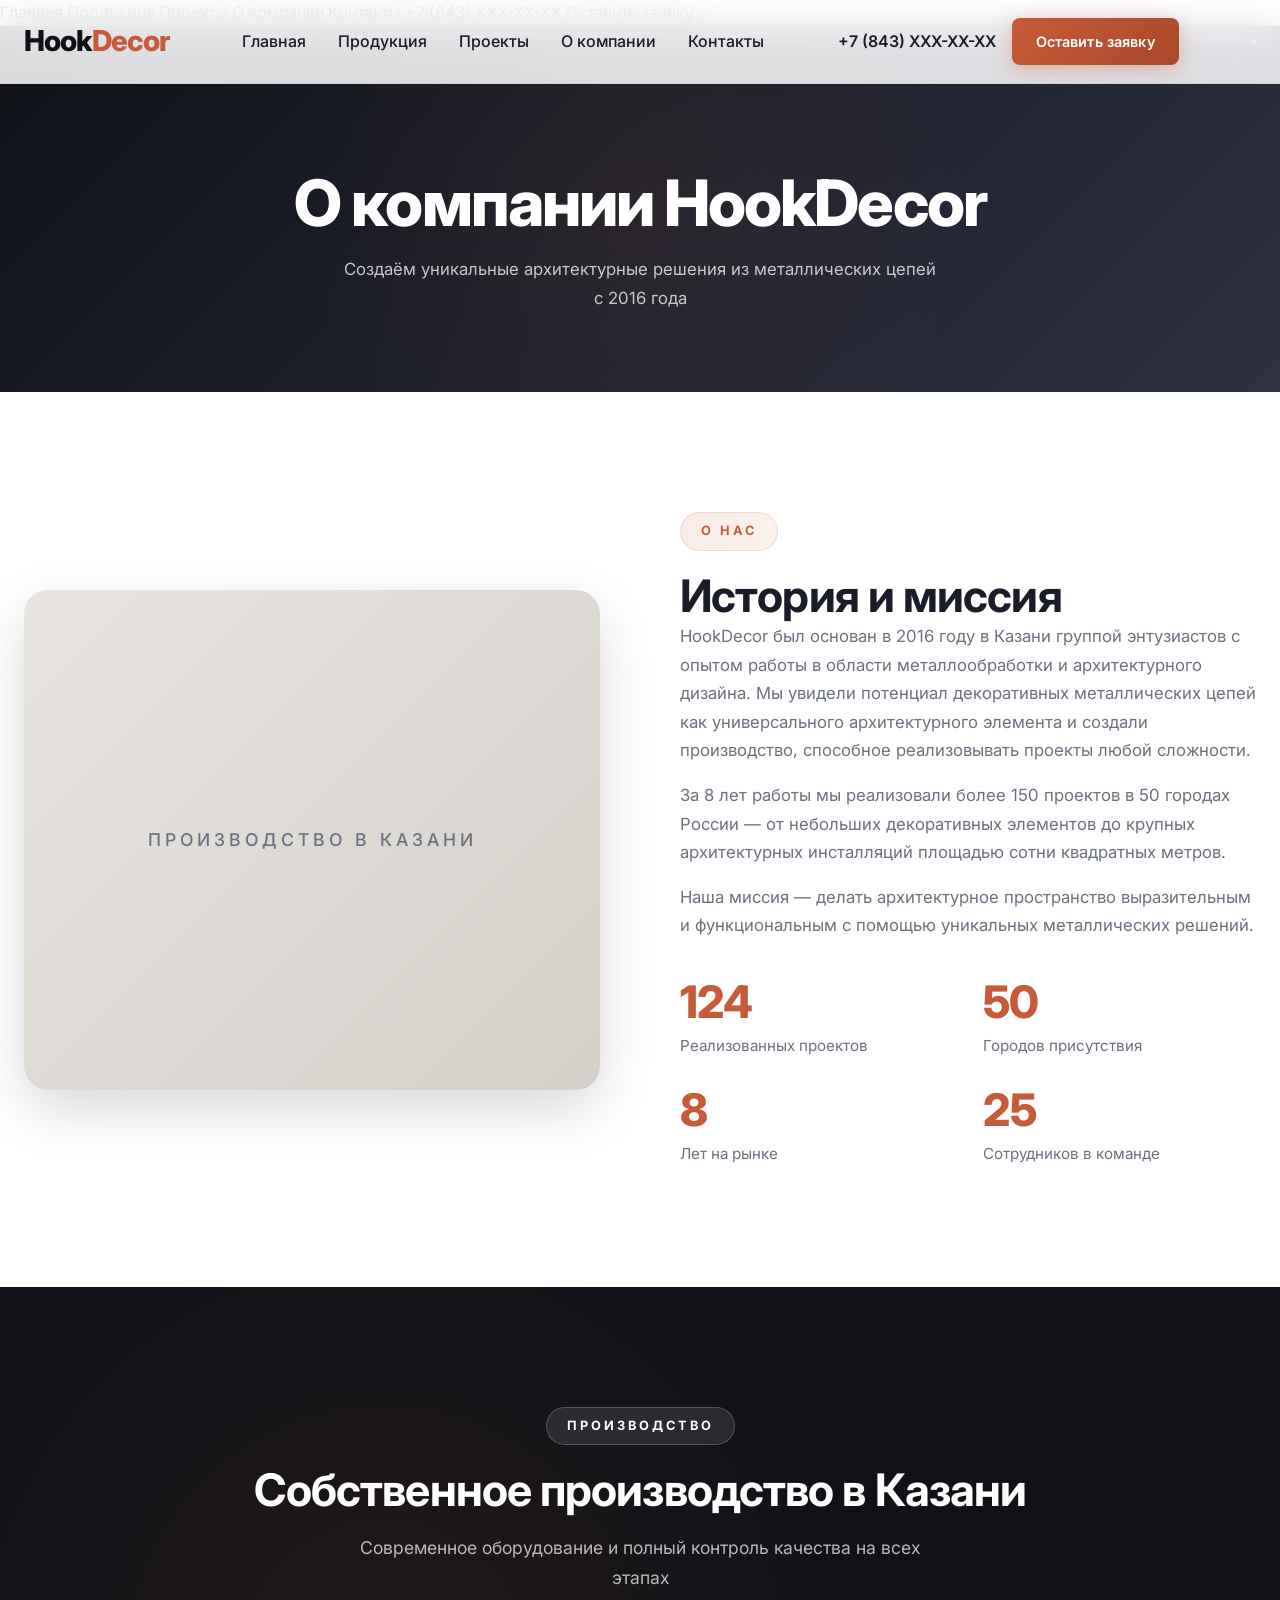
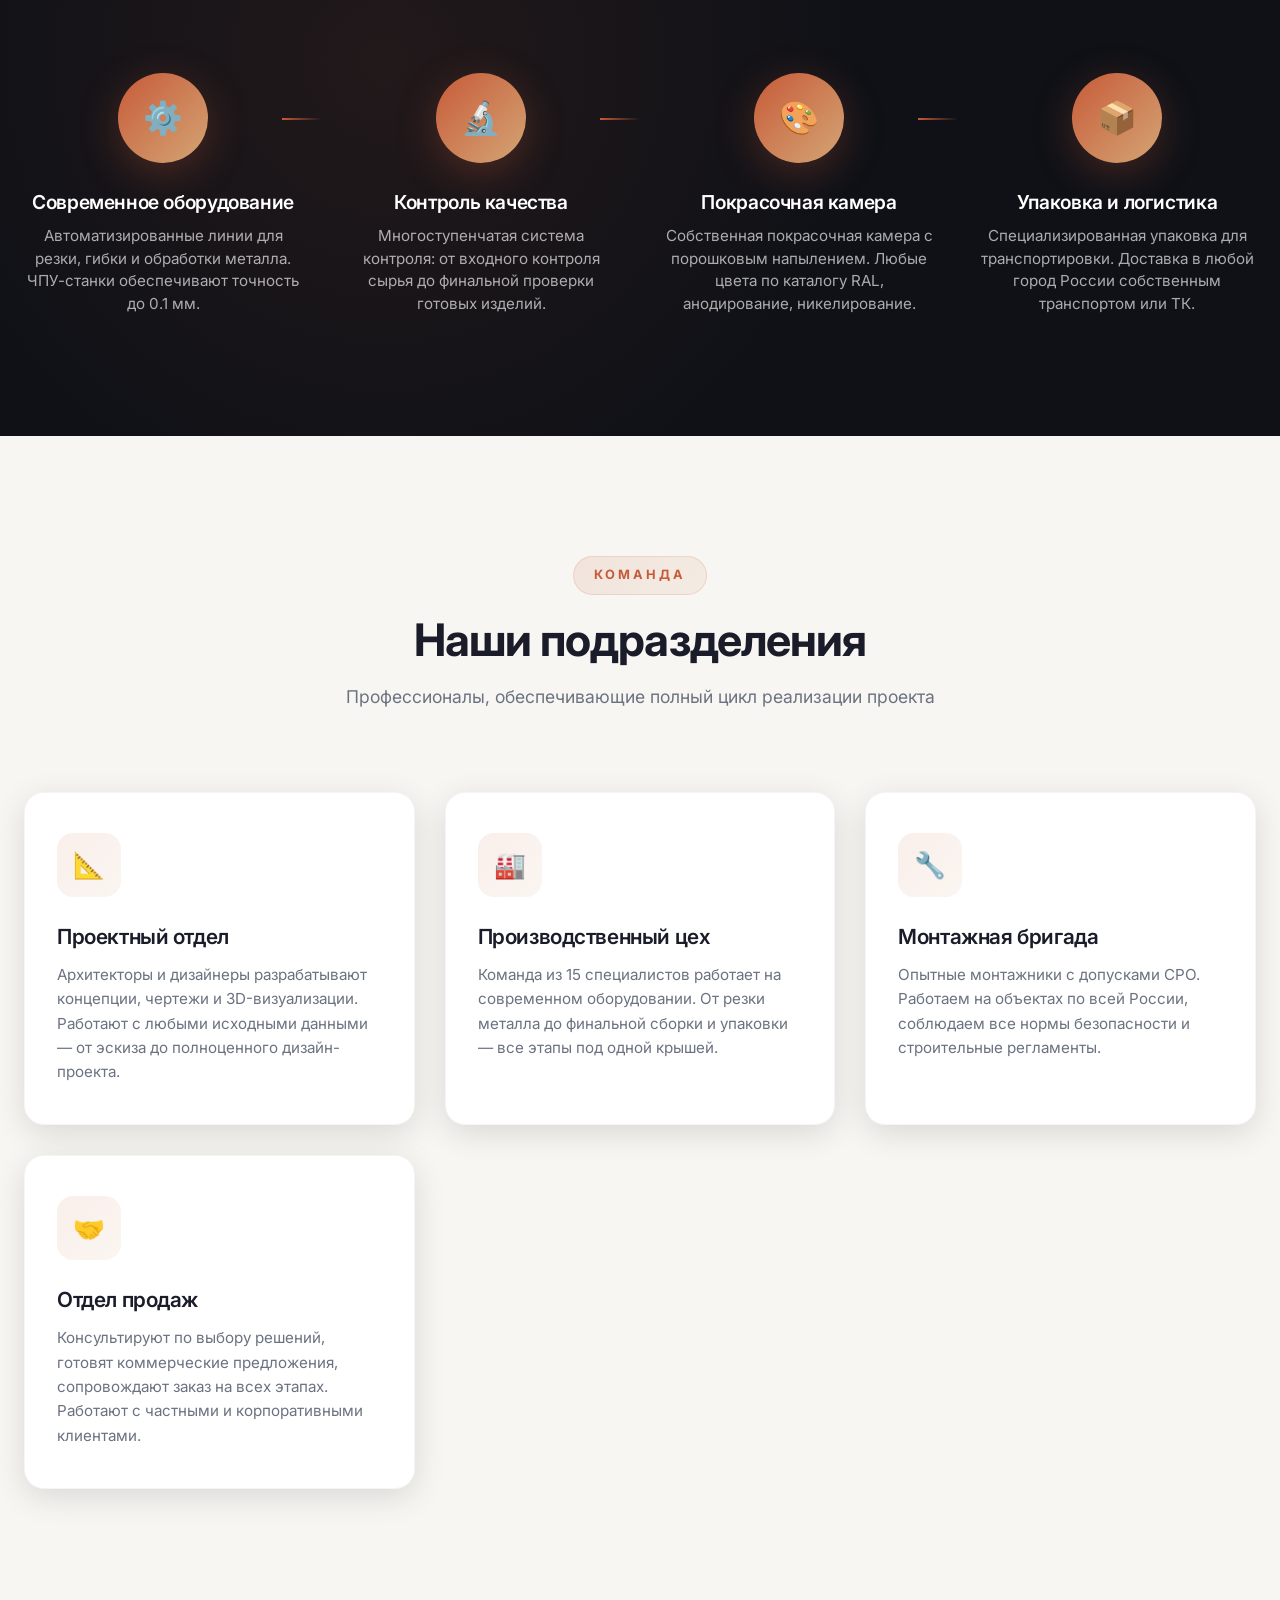
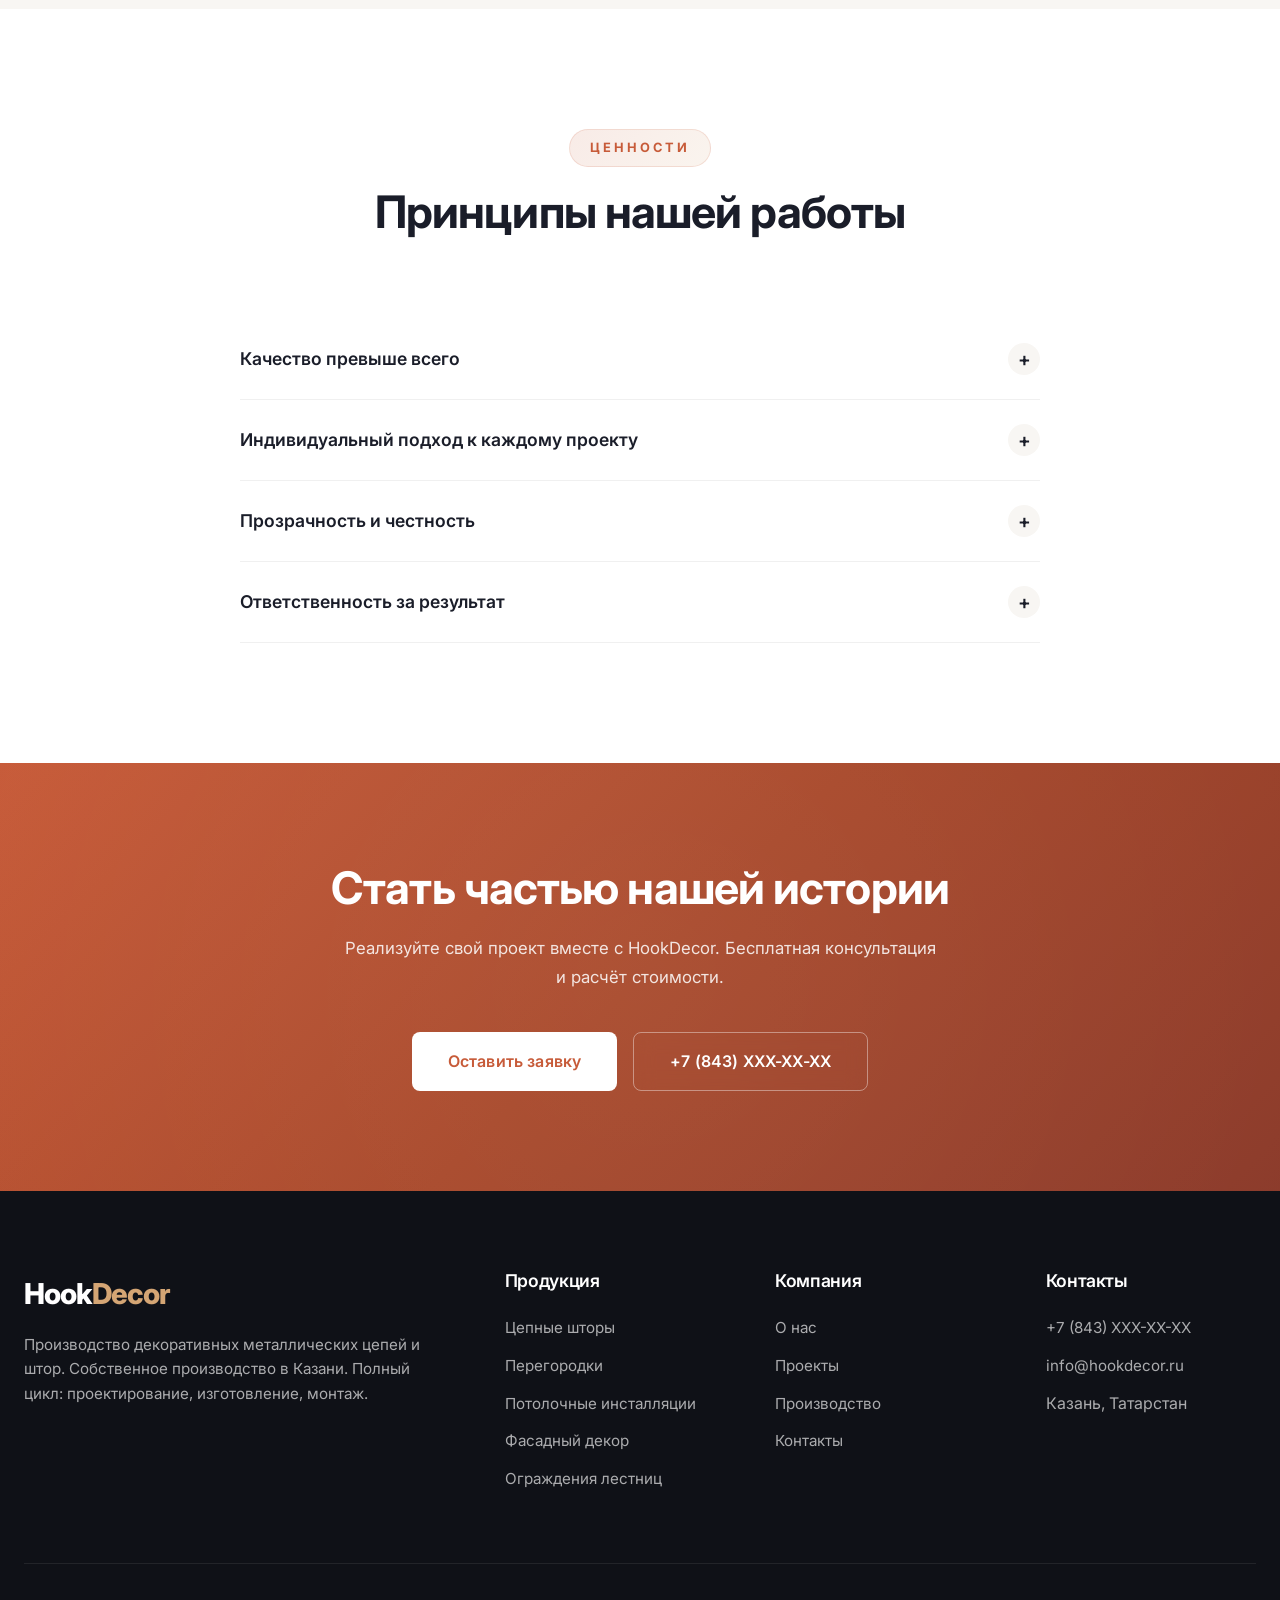
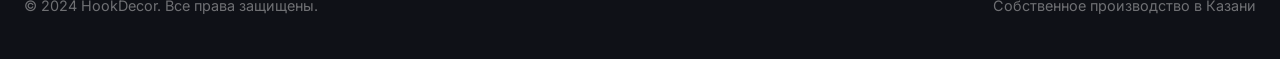
==== commit 2a877fb1: "Обновление сайта" ====
--- a/about.html
+++ b/about.html
@@ -1,71 +1,33 @@
 <!DOCTYPE html>
 <html lang="ru">
 <head>
-    <meta charset="UTF-8">
-    <meta name="viewport" content="width=device-width, initial-scale=1.0">
-    <meta name="description" content="HookDecor — производитель декоративных металлических цепей и штор в Казани. Собственное производство, проектный отдел, монтаж под ключ. История компании, производство, команда.">
-    <meta name="keywords" content="HookDecor, производство декоративных цепей Казань, компания, о нас, производство металлических штор, проектный отдел, монтаж">
-    <meta name="author" content="HookDecor">
-    <meta name="robots" content="index, follow">
-
-    <meta property="og:title" content="О компании HookDecor — Производство в Казани">
-    <meta property="og:description" content="Собственное производство декоративных металлических цепей и штор. Проектный отдел, монтаж под ключ.">
-    <meta property="og:type" content="website">
-    <meta property="og:url" content="https://hookdecor.ru/about.html">
-    <meta property="og:locale" content="ru_RU">
-
-    <title>О компании — HookDecor | Производство декоративных цепей в Казани</title>
-
-    <link rel="canonical" href="https://hookdecor.ru/about.html">
-    
-    <link rel="preconnect" href="https://fonts.googleapis.com">
-    <link href="https://fonts.googleapis.com/css2?family=Inter:wght@300;400;500;600;700&display=swap" rel="stylesheet">
-
-    <script type="application/ld+json">
-    {
-        "@context": "https://schema.org",
-        "@type": "AboutPage",
-        "name": "О компании HookDecor",
-        "description": "Производство декоративных металлических цепей и штор в Казани",
-        "url": "https://hookdecor.ru/about.html",
-        "mainEntity": {
-            "@type": "Organization",
-            "name": "HookDecor",
-            "description": "Производство декоративных металлических цепей и штор",
-            "foundingDate": "2016",
-            "numberOfEmployees": "25",
-            "areaServed": "RU",
-            "address": {
-                "@type": "PostalAddress",
-                "addressLocality": "Казань",
-                "addressRegion": "Татарстан",
-                "addressCountry": "RU"
-            }
-        }
-    }
-    </script>
+<meta charset="UTF-8">
+<meta name="viewport" content="width=device-width, initial-scale=1.0">
+<title>О компании — HookDecor | Производство декоративных цепей в Казани</title>
+<link href="https://fonts.googleapis.com/css2?family=Inter:wght@300;400;500;600;700;800&display=swap" rel="stylesheet">
 <style>
 /* ============================================
-   HOOKDECOR - Premium Metal Decor
-   Color Scheme:
-   - Primary Dark: #1a1f2e (графит)
-   - Primary Light: #f5f0eb (теплый белый)
-   - Accent: #c75b39 (терракотовый/медный)
-   - Text Dark: #2d3142
-   - Text Light: #6b7280
-   - Gold Highlight: #d4a574
+   HOOKDECOR — PREMIUM DESIGN FOR WORDPRESS
+   Modern, Luxury, Glassmorphism, Animations
    ============================================ */
 
+@import url('https://fonts.googleapis.com/css2?family=Inter:wght@300;400;500;600;700;800&display=swap');
+
 :root {
-    --primary-dark: #1a1f2e;
-    --primary-light: #f5f0eb;
+    --primary-dark: #0f1117;
+    --primary-light: #f8f6f3;
     --accent: #c75b39;
     --accent-hover: #a8482a;
-    --text-dark: #2d3142;
+    --text-dark: #1a1d29;
     --text-light: #6b7280;
     --gold: #d4a574;
     --white: #ffffff;
-    --transition: all 0.3s cubic-bezier(0.4, 0, 0.2, 1);
+    --glass: rgba(255, 255, 255, 0.08);
+    --glass-border: rgba(255, 255, 255, 0.18);
+    --shadow-soft: 0 8px 32px rgba(0, 0, 0, 0.12);
+    --shadow-medium: 0 20px 60px rgba(0, 0, 0, 0.15);
+    --shadow-strong: 0 30px 80px rgba(0, 0, 0, 0.2);
+    --transition: all 0.4s cubic-bezier(0.4, 0, 0.2, 1);
 }
 
 * {
@@ -79,27 +41,44 @@
 }
 
 body {
-    font-family: 'Inter', -apple-system, BlinkMacSystemFont, 'Segoe UI', Roboto, sans-serif;
+    font-family: 'Inter', -apple-system, BlinkMacSystemFont, sans-serif;
     color: var(--text-dark);
     background-color: var(--white);
     line-height: 1.6;
     overflow-x: hidden;
-}
-
-/* Typography */
+    -webkit-font-smoothing: antialiased;
+    -moz-osx-font-smoothing: grayscale;
+}
+
+/* Typography — Premium */
 h1, h2, h3, h4, h5, h6 {
+    font-family: 'Inter', sans-serif;
+    font-weight: 700;
+    line-height: 1.15;
+    letter-spacing: -0.02em;
+    color: var(--text-dark);
+}
+
+h1 {
+    font-size: clamp(2.5rem, 5vw, 4.5rem);
+    font-weight: 800;
+    letter-spacing: -0.03em;
+}
+
+h2 {
+    font-size: clamp(1.8rem, 3.5vw, 3rem);
+    font-weight: 700;
+}
+
+h3 {
+    font-size: clamp(1.2rem, 2vw, 1.5rem);
     font-weight: 600;
-    line-height: 1.2;
-    color: var(--primary-dark);
-}
-
-h1 { font-size: clamp(2.5rem, 5vw, 4rem); }
-h2 { font-size: clamp(1.8rem, 3vw, 2.5rem); }
-h3 { font-size: clamp(1.2rem, 2vw, 1.5rem); }
+}
 
 p {
     font-size: 1.05rem;
     color: var(--text-light);
+    line-height: 1.7;
     max-width: 65ch;
 }
 
@@ -109,176 +88,148 @@
     transition: var(--transition);
 }
 
-/* Buttons */
-.btn {
+/* Premium Buttons */
+.wp-block-button__link,
+.btn-premium {
     display: inline-flex;
     align-items: center;
     justify-content: center;
-    padding: 14px 32px;
+    padding: 16px 36px;
     font-size: 1rem;
-    font-weight: 500;
-    border-radius: 4px;
+    font-weight: 600;
+    border-radius: 8px;
     cursor: pointer;
     transition: var(--transition);
-    border: 2px solid transparent;
-    gap: 8px;
-}
-
-.btn-primary {
-    background-color: var(--accent);
+    border: none;
+    gap: 10px;
+    letter-spacing: 0.01em;
+    position: relative;
+    overflow: hidden;
+}
+
+.btn-premium::before {
+    content: '';
+    position: absolute;
+    top: 0;
+    left: -100%;
+    width: 100%;
+    height: 100%;
+    background: linear-gradient(90deg, transparent, rgba(255,255,255,0.2), transparent);
+    transition: left 0.6s;
+}
+
+.btn-premium:hover::before {
+    left: 100%;
+}
+
+.btn-primary-premium {
+    background: linear-gradient(135deg, var(--accent), var(--accent-hover));
     color: var(--white);
-    border-color: var(--accent);
-}
-
-.btn-primary:hover {
-    background-color: var(--accent-hover);
-    border-color: var(--accent-hover);
-    transform: translateY(-2px);
-    box-shadow: 0 10px 30px rgba(199, 91, 57, 0.3);
-}
-
-.btn-outline {
-    background-color: transparent;
-    color: var(--primary-dark);
-    border-color: var(--primary-dark);
-}
-
-.btn-outline:hover {
-    background-color: var(--primary-dark);
+    box-shadow: 0 4px 20px rgba(199, 91, 57, 0.35);
+}
+
+.btn-primary-premium:hover {
+    transform: translateY(-3px);
+    box-shadow: 0 12px 40px rgba(199, 91, 57, 0.45);
+}
+
+.btn-outline-premium {
+    background: transparent;
     color: var(--white);
-}
-
-.btn-light {
-    background-color: var(--white);
-    color: var(--primary-dark);
-}
-
-.btn-light:hover {
-    background-color: var(--primary-light);
+    border: 1.5px solid rgba(255,255,255,0.4);
+    backdrop-filter: blur(10px);
+}
+
+.btn-outline-premium:hover {
+    background: rgba(255,255,255,0.1);
+    border-color: rgba(255,255,255,0.7);
+    transform: translateY(-3px);
 }
 
 /* Container */
-.container {
+.container-premium {
     max-width: 1280px;
     margin: 0 auto;
     padding: 0 24px;
 }
 
-/* Header */
-.header {
+/* Header — Glassmorphism */
+.header-premium {
     position: fixed;
     top: 0;
     left: 0;
     right: 0;
     z-index: 1000;
-    background-color: rgba(255, 255, 255, 0.95);
-    backdrop-filter: blur(20px);
+    background: rgba(255, 255, 255, 0.85);
+    backdrop-filter: blur(20px) saturate(180%);
+    -webkit-backdrop-filter: blur(20px) saturate(180%);
     border-bottom: 1px solid rgba(0,0,0,0.05);
     transition: var(--transition);
 }
 
-.header.scrolled {
-    box-shadow: 0 4px 20px rgba(0,0,0,0.08);
-}
-
-.header-inner {
+.header-premium.scrolled {
+    box-shadow: 0 4px 30px rgba(0,0,0,0.08);
+    background: rgba(255, 255, 255, 0.95);
+}
+
+.header-inner-premium {
     display: flex;
     align-items: center;
     justify-content: space-between;
-    padding: 16px 0;
-}
-
-.logo {
-    font-size: 1.6rem;
-    font-weight: 700;
+    padding: 18px 0;
+    min-height: 72px;
+}
+
+.logo-premium {
+    font-size: 1.8rem;
+    font-weight: 800;
     color: var(--primary-dark);
-    letter-spacing: -0.5px;
-}
-
-.logo span {
+    letter-spacing: -0.03em;
+}
+
+.logo-premium span {
     color: var(--accent);
 }
 
-.nav {
+/* Hero — Premium with Video/Gradient */
+.hero-premium {
+    min-height: 100vh;
     display: flex;
-    gap: 40px;
-    align-items: center;
-}
-
-.nav a {
-    font-size: 0.95rem;
-    font-weight: 500;
-    color: var(--text-dark);
-    position: relative;
-}
-
-.nav a::after {
+    align-items: center;
+    background: linear-gradient(135deg, #0f1117 0%, #1a1f2e 50%, #2d3142 100%);
+    position: relative;
+    overflow: hidden;
+    padding-top: 100px;
+}
+
+.hero-premium::before {
     content: '';
     position: absolute;
-    bottom: -4px;
-    left: 0;
-    width: 0;
-    height: 2px;
-    background-color: var(--accent);
-    transition: var(--transition);
-}
-
-.nav a:hover::after {
-    width: 100%;
-}
-
-.nav a:hover {
-    color: var(--accent);
-}
-
-.header-contact {
-    display: flex;
-    align-items: center;
-    gap: 20px;
-}
-
-.phone-link {
-    font-size: 0.95rem;
-    font-weight: 600;
-    color: var(--primary-dark);
-}
-
-.phone-link:hover {
-    color: var(--accent);
-}
-
-.mobile-menu-btn {
-    display: none;
-    background: none;
-    border: none;
-    cursor: pointer;
-    padding: 8px;
-}
-
-/* Hero Section */
-.hero {
-    min-height: 100vh;
-    display: flex;
-    align-items: center;
-    background: linear-gradient(135deg, var(--primary-dark) 0%, #2d3142 100%);
-    position: relative;
-    overflow: hidden;
-    padding-top: 80px;
-}
-
-.hero::before {
+    top: -50%;
+    left: -50%;
+    width: 200%;
+    height: 200%;
+    background: radial-gradient(circle, rgba(199,91,57,0.08) 0%, transparent 50%);
+    animation: pulse 8s ease-in-out infinite;
+}
+
+@keyframes pulse {
+    0%, 100% { transform: scale(1); opacity: 0.5; }
+    50% { transform: scale(1.1); opacity: 0.8; }
+}
+
+.hero-premium::after {
     content: '';
     position: absolute;
     top: 0;
     left: 0;
     right: 0;
     bottom: 0;
-    background: url('data:image/svg+xml,<svg xmlns="http://www.w3.org/2000/svg" viewBox="0 0 100 100"><circle cx="50" cy="50" r="1" fill="rgba(255,255,255,0.03)"/></svg>');
-    background-size: 50px 50px;
-    opacity: 0.5;
-}
-
-.hero-content {
+    background: url('data:image/svg+xml,<svg xmlns="http://www.w3.org/2000/svg" viewBox="0 0 100 100"><circle cx="50" cy="50" r="0.5" fill="rgba(255,255,255,0.03)"/></svg>');
+    background-size: 60px 60px;
+}
+
+.hero-content-premium {
     position: relative;
     z-index: 2;
     display: grid;
@@ -287,191 +238,232 @@
     align-items: center;
 }
 
-.hero-text h1 {
+.hero-text-premium h1 {
     color: var(--white);
     margin-bottom: 24px;
-    font-weight: 700;
-}
-
-.hero-text h1 span {
+    font-weight: 800;
+    line-height: 1.1;
+}
+
+.hero-text-premium h1 span {
     color: var(--gold);
-}
-
-.hero-text p {
-    color: rgba(255,255,255,0.8);
+    display: block;
+    margin-top: 8px;
+}
+
+.hero-text-premium p {
+    color: rgba(255,255,255,0.75);
     font-size: 1.2rem;
     margin-bottom: 40px;
     max-width: 500px;
-}
-
-.hero-buttons {
+    line-height: 1.6;
+}
+
+.hero-buttons-premium {
     display: flex;
     gap: 16px;
     flex-wrap: wrap;
 }
 
-.hero-visual {
-    position: relative;
+/* Glass Card for Hero Visual */
+.hero-glass-card {
+    width: 100%;
+    max-width: 520px;
+    height: 420px;
+    background: var(--glass);
+    backdrop-filter: blur(20px);
+    -webkit-backdrop-filter: blur(20px);
+    border: 1px solid var(--glass-border);
+    border-radius: 24px;
     display: flex;
+    align-items: center;
     justify-content: center;
-    align-items: center;
-}
-
-.hero-image {
-    width: 100%;
-    max-width: 600px;
-    height: 500px;
-    background: linear-gradient(45deg, rgba(199,91,57,0.2), rgba(212,165,116,0.2));
-    border-radius: 20px;
-    display: flex;
-    align-items: center;
-    justify-content: center;
     position: relative;
     overflow: hidden;
-    border: 1px solid rgba(255,255,255,0.1);
-}
-
-.hero-image::before {
-    content: '◆ DECORATIVE METAL CHAINS ◆';
+    box-shadow: var(--shadow-strong);
+}
+
+.hero-glass-card::before {
+    content: '';
     position: absolute;
+    top: -50%;
+    left: -50%;
+    width: 200%;
+    height: 200%;
+    background: conic-gradient(from 0deg, transparent, rgba(212,165,116,0.1), transparent 30%);
+    animation: rotate 10s linear infinite;
+}
+
+@keyframes rotate {
+    100% { transform: rotate(360deg); }
+}
+
+.hero-glass-text {
+    position: relative;
+    z-index: 2;
     font-size: 0.9rem;
     letter-spacing: 4px;
-    color: rgba(255,255,255,0.3);
+    color: rgba(255,255,255,0.4);
+    text-transform: uppercase;
     font-weight: 300;
-}
-
-/* Floating elements */
-.float-element {
+    text-align: center;
+    padding: 0 20px;
+}
+
+/* Floating Elements */
+.float-premium {
     position: absolute;
-    border-radius: 12px;
-    background: rgba(255,255,255,0.1);
-    backdrop-filter: blur(10px);
-    border: 1px solid rgba(255,255,255,0.2);
-    padding: 16px 24px;
-    animation: float 6s ease-in-out infinite;
-}
-
-.float-1 { top: 10%; right: -20px; animation-delay: 0s; }
-.float-2 { bottom: 20%; left: -30px; animation-delay: 2s; }
-.float-3 { top: 50%; right: -40px; animation-delay: 4s; }
-
-@keyframes float {
-    0%, 100% { transform: translateY(0px); }
-    50% { transform: translateY(-20px); }
+    border-radius: 16px;
+    background: rgba(255,255,255,0.08);
+    backdrop-filter: blur(12px);
+    -webkit-backdrop-filter: blur(12px);
+    border: 1px solid rgba(255,255,255,0.15);
+    padding: 14px 22px;
+    font-size: 0.85rem;
+    color: white;
+    box-shadow: 0 8px 32px rgba(0,0,0,0.2);
+    animation: float-premium 6s ease-in-out infinite;
+}
+
+.float-1 { top: 8%; right: 5%; animation-delay: 0s; }
+.float-2 { bottom: 25%; left: -5%; animation-delay: 2s; }
+.float-3 { top: 55%; right: -8%; animation-delay: 4s; }
+
+@keyframes float-premium {
+    0%, 100% { transform: translateY(0px) rotate(0deg); }
+    50% { transform: translateY(-20px) rotate(2deg); }
 }
 
 /* Section Styles */
-.section {
-    padding: 100px 0;
-}
-
-.section-header {
+.section-premium {
+    padding: 120px 0;
+    position: relative;
+}
+
+.section-header-premium {
     text-align: center;
-    margin-bottom: 60px;
-}
-
-.section-header h2 {
+    margin-bottom: 80px;
+}
+
+.section-header-premium h2 {
     margin-bottom: 16px;
 }
 
-.section-header p {
+.section-header-premium p {
     max-width: 600px;
     margin: 0 auto;
-}
-
-.section-label {
+    font-size: 1.1rem;
+}
+
+.section-label-premium {
     display: inline-block;
-    padding: 6px 16px;
-    background-color: rgba(199, 91, 57, 0.1);
+    padding: 8px 20px;
+    background: linear-gradient(135deg, rgba(199,91,57,0.12), rgba(212,165,116,0.12));
     color: var(--accent);
-    font-size: 0.85rem;
-    font-weight: 600;
+    font-size: 0.8rem;
+    font-weight: 700;
     text-transform: uppercase;
-    letter-spacing: 2px;
+    letter-spacing: 3px;
+    border-radius: 30px;
+    margin-bottom: 20px;
+    border: 1px solid rgba(199,91,57,0.15);
+}
+
+/* Features — Glass Cards */
+.features-grid-premium {
+    display: grid;
+    grid-template-columns: repeat(auto-fit, minmax(300px, 1fr));
+    gap: 30px;
+}
+
+.feature-card-premium {
+    padding: 40px 32px;
+    background: var(--white);
     border-radius: 20px;
-    margin-bottom: 16px;
-}
-
-/* Features / Advantages */
-.features-grid {
-    display: grid;
-    grid-template-columns: repeat(auto-fit, minmax(280px, 1fr));
-    gap: 30px;
-}
-
-.feature-card {
-    padding: 40px 30px;
-    background: var(--white);
-    border-radius: 16px;
-    border: 1px solid rgba(0,0,0,0.06);
+    border: 1px solid rgba(0,0,0,0.04);
     transition: var(--transition);
     position: relative;
     overflow: hidden;
-}
-
-.feature-card::before {
+    box-shadow: var(--shadow-soft);
+}
+
+.feature-card-premium::before {
     content: '';
     position: absolute;
     top: 0;
     left: 0;
-    width: 4px;
-    height: 0;
-    background: var(--accent);
+    width: 100%;
+    height: 3px;
+    background: linear-gradient(90deg, var(--accent), var(--gold));
+    transform: scaleX(0);
+    transform-origin: left;
+    transition: transform 0.4s ease;
+}
+
+.feature-card-premium:hover {
+    transform: translateY(-10px);
+    box-shadow: var(--shadow-medium);
+}
+
+.feature-card-premium:hover::before {
+    transform: scaleX(1);
+}
+
+.feature-icon-premium {
+    width: 64px;
+    height: 64px;
+    background: linear-gradient(135deg, rgba(199,91,57,0.1), rgba(212,165,116,0.1));
+    border-radius: 16px;
+    display: flex;
+    align-items: center;
+    justify-content: center;
+    margin-bottom: 28px;
+    font-size: 1.6rem;
     transition: var(--transition);
 }
 
-.feature-card:hover {
-    transform: translateY(-8px);
-    box-shadow: 0 20px 60px rgba(0,0,0,0.1);
-}
-
-.feature-card:hover::before {
-    height: 100%;
-}
-
-.feature-icon {
-    width: 60px;
-    height: 60px;
-    background: linear-gradient(135deg, rgba(199,91,57,0.1), rgba(212,165,116,0.1));
-    border-radius: 12px;
-    display: flex;
-    align-items: center;
-    justify-content: center;
-    margin-bottom: 24px;
-    font-size: 1.5rem;
-}
-
-.feature-card h3 {
-    margin-bottom: 12px;
+.feature-card-premium:hover .feature-icon-premium {
+    transform: scale(1.1);
+    background: linear-gradient(135deg, rgba(199,91,57,0.2), rgba(212,165,116,0.2));
+}
+
+.feature-card-premium h3 {
+    margin-bottom: 14px;
     font-size: 1.3rem;
 }
 
+.feature-card-premium p {
+    font-size: 0.95rem;
+    line-height: 1.6;
+}
+
 /* Products */
-.products-section {
+.products-section-premium {
     background-color: var(--primary-light);
 }
 
-.products-grid {
+.products-grid-premium {
     display: grid;
     grid-template-columns: repeat(auto-fit, minmax(300px, 1fr));
     gap: 30px;
 }
 
-.product-card {
+.product-card-premium {
     background: var(--white);
-    border-radius: 16px;
+    border-radius: 20px;
     overflow: hidden;
     transition: var(--transition);
-    border: 1px solid rgba(0,0,0,0.06);
-}
-
-.product-card:hover {
-    transform: translateY(-8px);
-    box-shadow: 0 25px 50px rgba(0,0,0,0.12);
-}
-
-.product-image {
-    height: 280px;
+    border: 1px solid rgba(0,0,0,0.04);
+    box-shadow: var(--shadow-soft);
+}
+
+.product-card-premium:hover {
+    transform: translateY(-10px) scale(1.02);
+    box-shadow: var(--shadow-strong);
+}
+
+.product-image-premium {
+    height: 260px;
     background: linear-gradient(135deg, #e8e4df, #d4cfc9);
     display: flex;
     align-items: center;
@@ -480,369 +472,395 @@
     overflow: hidden;
 }
 
-.product-image::after {
+.product-image-premium::after {
     content: attr(data-product);
     font-size: 0.85rem;
     color: var(--text-light);
-    letter-spacing: 2px;
+    letter-spacing: 3px;
     text-transform: uppercase;
-}
-
-.product-info {
-    padding: 30px;
-}
-
-.product-info h3 {
+    font-weight: 500;
+}
+
+.product-info-premium {
+    padding: 32px;
+}
+
+.product-info-premium h3 {
     margin-bottom: 12px;
-}
-
-.product-info p {
+    font-size: 1.25rem;
+}
+
+.product-info-premium p {
     margin-bottom: 20px;
     font-size: 0.95rem;
 }
 
-.product-link {
+.product-link-premium {
     color: var(--accent);
     font-weight: 600;
     display: inline-flex;
     align-items: center;
     gap: 8px;
-}
-
-.product-link:hover {
-    gap: 12px;
-}
-
-/* Projects Gallery */
-.projects-grid {
+    position: relative;
+}
+
+.product-link-premium::after {
+    content: '';
+    position: absolute;
+    bottom: -2px;
+    left: 0;
+    width: 0;
+    height: 2px;
+    background: var(--accent);
+    transition: width 0.3s ease;
+}
+
+.product-link-premium:hover::after {
+    width: 100%;
+}
+
+/* Projects — Masonry with Overlay */
+.projects-grid-premium {
     display: grid;
     grid-template-columns: repeat(3, 1fr);
     gap: 24px;
 }
 
-.project-card {
-    position: relative;
-    border-radius: 16px;
+.project-card-premium {
+    position: relative;
+    border-radius: 20px;
     overflow: hidden;
-    height: 400px;
+    height: 380px;
     cursor: pointer;
     background: linear-gradient(135deg, #3a3f4e, #2d3142);
-}
-
-.project-card.large {
+    box-shadow: var(--shadow-soft);
+    transition: var(--transition);
+}
+
+.project-card-premium:hover {
+    transform: translateY(-5px);
+    box-shadow: var(--shadow-medium);
+}
+
+.project-card-premium.large {
     grid-column: span 2;
     grid-row: span 2;
     height: auto;
-}
-
-.project-overlay {
+    min-height: 600px;
+}
+
+.project-overlay-premium {
     position: absolute;
     bottom: 0;
     left: 0;
     right: 0;
     padding: 40px 30px;
-    background: linear-gradient(transparent, rgba(26,31,46,0.95));
+    background: linear-gradient(transparent 0%, rgba(15,17,23,0.95) 100%);
     color: var(--white);
-    transform: translateY(20px);
+    transform: translateY(30px);
     opacity: 0;
     transition: var(--transition);
 }
 
-.project-card:hover .project-overlay {
+.project-card-premium:hover .project-overlay-premium {
     transform: translateY(0);
     opacity: 1;
 }
 
-.project-overlay h3 {
+.project-overlay-premium h3 {
     color: var(--white);
     margin-bottom: 8px;
-}
-
-.project-overlay p {
-    color: rgba(255,255,255,0.8);
+    font-size: 1.4rem;
+}
+
+.project-overlay-premium p {
+    color: rgba(255,255,255,0.75);
     font-size: 0.9rem;
 }
 
-.project-tag {
+.project-tag-premium {
     display: inline-block;
-    padding: 4px 12px;
-    background: var(--accent);
+    padding: 6px 14px;
+    background: linear-gradient(135deg, var(--accent), var(--accent-hover));
     color: var(--white);
     font-size: 0.75rem;
     border-radius: 20px;
-    margin-bottom: 12px;
-}
-
-/* Process Section */
-.process-section {
+    margin-bottom: 14px;
+    text-transform: uppercase;
+    letter-spacing: 1px;
+    font-weight: 600;
+}
+
+/* Process — Animated Steps */
+.process-section-premium {
     background-color: var(--primary-dark);
     color: var(--white);
-}
-
-.process-section h2,
-.process-section .section-header p {
-    color: var(--white);
-}
-
-.process-grid {
+    position: relative;
+    overflow: hidden;
+}
+
+.process-section-premium::before {
+    content: '';
+    position: absolute;
+    top: 0;
+    left: 0;
+    right: 0;
+    bottom: 0;
+    background: radial-gradient(circle at 30% 50%, rgba(199,91,57,0.1) 0%, transparent 50%);
+}
+
+.process-grid-premium {
     display: grid;
     grid-template-columns: repeat(4, 1fr);
     gap: 40px;
     position: relative;
-}
-
-.process-step {
+    z-index: 1;
+}
+
+.process-step-premium {
     text-align: center;
     position: relative;
 }
 
-.process-step::after {
+.process-step-premium::after {
     content: '';
     position: absolute;
-    top: 40px;
+    top: 45px;
     right: -20px;
     width: 40px;
     height: 2px;
     background: linear-gradient(90deg, var(--accent), transparent);
 }
 
-.process-step:last-child::after {
+.process-step-premium:last-child::after {
     display: none;
 }
 
-.step-number {
-    width: 80px;
-    height: 80px;
+.step-number-premium {
+    width: 90px;
+    height: 90px;
     border-radius: 50%;
     background: linear-gradient(135deg, var(--accent), var(--gold));
     display: flex;
     align-items: center;
     justify-content: center;
-    font-size: 1.8rem;
-    font-weight: 700;
+    font-size: 2rem;
+    font-weight: 800;
     color: var(--white);
-    margin: 0 auto 24px;
+    margin: 0 auto 28px;
     position: relative;
     z-index: 2;
-}
-
-.process-step h3 {
+    box-shadow: 0 10px 40px rgba(199,91,57,0.3);
+    transition: var(--transition);
+}
+
+.process-step-premium:hover .step-number-premium {
+    transform: scale(1.1);
+    box-shadow: 0 15px 50px rgba(199,91,57,0.4);
+}
+
+.process-step-premium h3 {
     color: var(--white);
     margin-bottom: 12px;
-}
-
-.process-step p {
-    color: rgba(255,255,255,0.7);
+    font-size: 1.2rem;
+}
+
+.process-step-premium p {
+    color: rgba(255,255,255,0.65);
     font-size: 0.95rem;
-}
-
-/* About Section */
-.about-grid {
+    line-height: 1.5;
+}
+
+/* About */
+.about-grid-premium {
     display: grid;
     grid-template-columns: 1fr 1fr;
     gap: 80px;
     align-items: center;
 }
 
-.about-image {
-    position: relative;
-    border-radius: 20px;
+.about-image-premium {
+    position: relative;
+    border-radius: 24px;
     overflow: hidden;
     height: 500px;
     background: linear-gradient(135deg, #e8e4df, #d4cfc9);
     display: flex;
     align-items: center;
     justify-content: center;
-}
-
-.about-image::after {
+    box-shadow: var(--shadow-medium);
+}
+
+.about-image-premium::after {
     content: 'ПРОИЗВОДСТВО В КАЗАНИ';
-    font-size: 1rem;
+    font-size: 1.1rem;
     color: var(--text-light);
-    letter-spacing: 3px;
-}
-
-.about-stats {
+    letter-spacing: 4px;
+    text-transform: uppercase;
+    font-weight: 500;
+}
+
+.about-stats-premium {
     display: grid;
     grid-template-columns: repeat(2, 1fr);
     gap: 30px;
     margin-top: 40px;
 }
 
-.stat-item h4 {
-    font-size: 2.5rem;
+.stat-item-premium h4 {
+    font-size: 2.8rem;
     color: var(--accent);
     margin-bottom: 8px;
-}
-
-.stat-item p {
+    font-weight: 800;
+    line-height: 1;
+}
+
+.stat-item-premium p {
     font-size: 0.95rem;
-}
-
-/* CTA Section */
-.cta-section {
-    background: linear-gradient(135deg, var(--accent), #a8482a);
+    color: var(--text-light);
+}
+
+/* CTA — Premium Gradient */
+.cta-section-premium {
+    background: linear-gradient(135deg, var(--accent), #a8482a, #8b3a2a);
     text-align: center;
     padding: 100px 0;
-}
-
-.cta-section h2 {
+    position: relative;
+    overflow: hidden;
+}
+
+.cta-section-premium::before {
+    content: '';
+    position: absolute;
+    top: -50%;
+    left: -50%;
+    width: 200%;
+    height: 200%;
+    background: radial-gradient(circle, rgba(255,255,255,0.05) 0%, transparent 60%);
+}
+
+.cta-section-premium h2 {
     color: var(--white);
     margin-bottom: 20px;
-}
-
-.cta-section p {
-    color: rgba(255,255,255,0.9);
+    position: relative;
+    z-index: 1;
+}
+
+.cta-section-premium p {
+    color: rgba(255,255,255,0.85);
     max-width: 600px;
     margin: 0 auto 40px;
-}
-
-.cta-buttons {
+    position: relative;
+    z-index: 1;
+}
+
+.cta-buttons-premium {
     display: flex;
     gap: 16px;
     justify-content: center;
     flex-wrap: wrap;
-}
-
-.btn-white {
-    background: var(--white);
-    color: var(--accent);
-}
-
-.btn-white:hover {
-    background: var(--primary-light);
-    transform: translateY(-2px);
-}
-
-/* Contact Section */
-.contact-grid {
+    position: relative;
+    z-index: 1;
+}
+
+/* Contact */
+.contact-grid-premium {
     display: grid;
     grid-template-columns: 1fr 1fr;
     gap: 60px;
 }
 
-.contact-info h3 {
+.contact-form-premium {
+    background: var(--white);
+    padding: 48px;
+    border-radius: 24px;
+    border: 1px solid rgba(0,0,0,0.05);
+    box-shadow: var(--shadow-soft);
+}
+
+.form-group-premium {
     margin-bottom: 24px;
 }
 
-.contact-item {
-    display: flex;
-    gap: 16px;
-    margin-bottom: 24px;
-    align-items: flex-start;
-}
-
-.contact-icon {
-    width: 48px;
-    height: 48px;
-    background: linear-gradient(135deg, rgba(199,91,57,0.1), rgba(212,165,116,0.1));
-    border-radius: 12px;
-    display: flex;
-    align-items: center;
-    justify-content: center;
-    flex-shrink: 0;
-    color: var(--accent);
-}
-
-.contact-item h4 {
-    margin-bottom: 4px;
-    font-size: 1.1rem;
-}
-
-.contact-item p {
-    font-size: 0.95rem;
-}
-
-.contact-form {
-    background: var(--white);
-    padding: 40px;
-    border-radius: 20px;
-    border: 1px solid rgba(0,0,0,0.06);
-    box-shadow: 0 10px 40px rgba(0,0,0,0.05);
-}
-
-.form-group {
-    margin-bottom: 24px;
-}
-
-.form-group label {
+.form-group-premium label {
     display: block;
     margin-bottom: 8px;
-    font-weight: 500;
+    font-weight: 600;
     font-size: 0.9rem;
-}
-
-.form-group input,
-.form-group textarea,
-.form-group select {
+    color: var(--text-dark);
+}
+
+.form-group-premium input,
+.form-group-premium textarea,
+.form-group-premium select {
     width: 100%;
     padding: 14px 18px;
-    border: 2px solid rgba(0,0,0,0.08);
-    border-radius: 10px;
+    border: 2px solid rgba(0,0,0,0.06);
+    border-radius: 12px;
     font-size: 1rem;
     font-family: inherit;
     transition: var(--transition);
     background: var(--white);
 }
 
-.form-group input:focus,
-.form-group textarea:focus,
-.form-group select:focus {
+.form-group-premium input:focus,
+.form-group-premium textarea:focus,
+.form-group-premium select:focus {
     outline: none;
     border-color: var(--accent);
     box-shadow: 0 0 0 4px rgba(199,91,57,0.1);
 }
 
-.form-group textarea {
-    min-height: 120px;
-    resize: vertical;
-}
-
 /* Footer */
-.footer {
+.footer-premium {
     background-color: var(--primary-dark);
     color: var(--white);
     padding: 80px 0 40px;
-}
-
-.footer-grid {
+    position: relative;
+}
+
+.footer-grid-premium {
     display: grid;
     grid-template-columns: 2fr 1fr 1fr 1fr;
     gap: 60px;
     margin-bottom: 60px;
 }
 
-.footer-brand p {
-    color: rgba(255,255,255,0.7);
+.footer-brand-premium p {
+    color: rgba(255,255,255,0.65);
     margin-top: 16px;
     font-size: 0.95rem;
-}
-
-.footer-links h4 {
+    line-height: 1.6;
+}
+
+.footer-links-premium h4 {
     color: var(--white);
     margin-bottom: 24px;
     font-size: 1.1rem;
-}
-
-.footer-links ul {
+    font-weight: 600;
+}
+
+.footer-links-premium ul {
     list-style: none;
 }
 
-.footer-links li {
+.footer-links-premium li {
     margin-bottom: 12px;
 }
 
-.footer-links a {
-    color: rgba(255,255,255,0.7);
+.footer-links-premium a {
+    color: rgba(255,255,255,0.65);
     font-size: 0.95rem;
-}
-
-.footer-links a:hover {
+    transition: var(--transition);
+}
+
+.footer-links-premium a:hover {
     color: var(--gold);
-}
-
-.footer-bottom {
-    border-top: 1px solid rgba(255,255,255,0.1);
+    padding-left: 4px;
+}
+
+.footer-bottom-premium {
+    border-top: 1px solid rgba(255,255,255,0.08);
     padding-top: 30px;
     display: flex;
     justify-content: space-between;
@@ -851,261 +869,86 @@
     gap: 20px;
 }
 
-.footer-bottom p {
-    color: rgba(255,255,255,0.5);
+.footer-bottom-premium p {
+    color: rgba(255,255,255,0.4);
     font-size: 0.9rem;
 }
 
 /* Animations */
-.fade-in {
+.fade-in-premium {
     opacity: 0;
-    transform: translateY(30px);
-    transition: opacity 0.8s ease, transform 0.8s ease;
-}
-
-.fade-in.visible {
+    transform: translateY(40px);
+    transition: opacity 0.9s ease, transform 0.9s ease;
+}
+
+.fade-in-premium.visible {
     opacity: 1;
     transform: translateY(0);
 }
 
-/* Mobile Menu */
-.mobile-menu {
-    display: none;
-    position: fixed;
+/* Page Header */
+.page-header-premium {
+    background: linear-gradient(135deg, var(--primary-dark), #2d3142);
+    padding: 140px 0 80px;
+    text-align: center;
+    position: relative;
+    overflow: hidden;
+}
+
+.page-header-premium::before {
+    content: '';
+    position: absolute;
     top: 0;
     left: 0;
     right: 0;
     bottom: 0;
-    background: var(--white);
-    z-index: 999;
-    padding: 100px 40px;
-    flex-direction: column;
-    gap: 30px;
-}
-
-.mobile-menu.active {
-    display: flex;
-}
-
-.mobile-menu a {
-    font-size: 1.5rem;
-    font-weight: 600;
-    color: var(--primary-dark);
-}
-
-.mobile-menu-close {
-    position: absolute;
-    top: 20px;
-    right: 20px;
-    background: none;
-    border: none;
-    font-size: 2rem;
-    cursor: pointer;
-}
-
-/* Responsive */
-@media (max-width: 1024px) {
-    .hero-content {
-        grid-template-columns: 1fr;
-        text-align: center;
-    }
-
-    .hero-text p {
-        margin: 0 auto 40px;
-    }
-
-    .hero-buttons {
-        justify-content: center;
-    }
-
-    .hero-visual {
-        order: -1;
-    }
-
-    .about-grid,
-    .contact-grid {
-        grid-template-columns: 1fr;
-    }
-
-    .projects-grid {
-        grid-template-columns: repeat(2, 1fr);
-    }
-
-    .project-card.large {
-        grid-column: span 2;
-        grid-row: span 1;
-    }
-
-    .process-grid {
-        grid-template-columns: repeat(2, 1fr);
-    }
-
-    .process-step::after {
-        display: none;
-    }
-
-    .footer-grid {
-        grid-template-columns: 1fr 1fr;
-    }
-}
-
-@media (max-width: 768px) {
-    .nav {
-        display: none;
-    }
-
-    .mobile-menu-btn {
-        display: block;
-    }
-
-    .header-contact .btn {
-        display: none;
-    }
-
-    .projects-grid {
-        grid-template-columns: 1fr;
-    }
-
-    .project-card.large {
-        grid-column: span 1;
-    }
-
-    .process-grid {
-        grid-template-columns: 1fr;
-    }
-
-    .footer-grid {
-        grid-template-columns: 1fr;
-        gap: 40px;
-    }
-
-    .section {
-        padding: 60px 0;
-    }
-
-    .hero {
-        min-height: auto;
-        padding: 120px 0 60px;
-    }
-
-    .hero-image {
-        height: 300px;
-    }
-
-    .float-element {
-        display: none;
-    }
-}
-
-/* SEO & AI Search Optimization */
-.schema-hidden {
-    display: none;
-}
-
-.breadcrumb {
-    display: flex;
-    gap: 8px;
-    align-items: center;
-    margin-bottom: 30px;
-    font-size: 0.9rem;
-}
-
-.breadcrumb a {
-    color: var(--text-light);
-}
-
-.breadcrumb a:hover {
-    color: var(--accent);
-}
-
-.breadcrumb-separator {
-    color: var(--text-light);
-}
-
-/* Page Header */
-.page-header {
-    background: linear-gradient(135deg, var(--primary-dark), #2d3142);
-    padding: 140px 0 80px;
-    text-align: center;
-}
-
-.page-header h1 {
+    background: radial-gradient(circle at 50% 50%, rgba(199,91,57,0.08) 0%, transparent 50%);
+}
+
+.page-header-premium h1 {
     color: var(--white);
     margin-bottom: 16px;
-}
-
-.page-header p {
-    color: rgba(255,255,255,0.8);
+    position: relative;
+    z-index: 1;
+}
+
+.page-header-premium p {
+    color: rgba(255,255,255,0.75);
     max-width: 600px;
     margin: 0 auto;
-}
-
-/* Product Detail */
-.product-detail-grid {
-    display: grid;
-    grid-template-columns: 1fr 1fr;
-    gap: 60px;
-    align-items: start;
-}
-
-.product-gallery {
-    border-radius: 20px;
-    overflow: hidden;
-    background: var(--primary-light);
-    min-height: 500px;
-    display: flex;
-    align-items: center;
-    justify-content: center;
-}
-
-.product-specs {
-    margin-top: 30px;
-}
-
-.spec-row {
-    display: flex;
-    justify-content: space-between;
-    padding: 16px 0;
-    border-bottom: 1px solid rgba(0,0,0,0.08);
-}
-
-.spec-label {
-    font-weight: 500;
-    color: var(--text-dark);
-}
-
-.spec-value {
-    color: var(--text-light);
+    position: relative;
+    z-index: 1;
 }
 
 /* FAQ */
-.faq-item {
-    border-bottom: 1px solid rgba(0,0,0,0.08);
+.faq-item-premium {
+    border-bottom: 1px solid rgba(0,0,0,0.06);
     padding: 24px 0;
 }
 
-.faq-question {
+.faq-question-premium {
     display: flex;
     justify-content: space-between;
     align-items: center;
     cursor: pointer;
     font-weight: 600;
     font-size: 1.1rem;
-}
-
-.faq-answer {
+    gap: 16px;
+}
+
+.faq-answer-premium {
     max-height: 0;
     overflow: hidden;
-    transition: max-height 0.3s ease;
+    transition: max-height 0.4s ease;
     padding-top: 0;
 }
 
-.faq-answer.active {
+.faq-answer-premium.active {
     max-height: 500px;
     padding-top: 16px;
 }
 
-.faq-toggle {
+.faq-toggle-premium {
     width: 32px;
     height: 32px;
     border-radius: 50%;
@@ -1115,416 +958,418 @@
     justify-content: center;
     transition: var(--transition);
     flex-shrink: 0;
-}
-
-.faq-item.active .faq-toggle {
+    font-size: 1.2rem;
+    color: var(--text-dark);
+}
+
+.faq-item-premium.active .faq-toggle-premium {
     background: var(--accent);
     color: var(--white);
     transform: rotate(45deg);
 }
 
+/* Product Detail */
+.product-detail-grid-premium {
+    display: grid;
+    grid-template-columns: 1fr 1fr;
+    gap: 60px;
+    align-items: start;
+}
+
+.product-gallery-premium {
+    border-radius: 24px;
+    overflow: hidden;
+    background: linear-gradient(135deg, #e8e4df, #d4cfc9);
+    min-height: 480px;
+    display: flex;
+    align-items: center;
+    justify-content: center;
+    box-shadow: var(--shadow-soft);
+}
+
+.product-specs-premium {
+    margin-top: 32px;
+    background: var(--white);
+    border-radius: 16px;
+    padding: 28px;
+    border: 1px solid rgba(0,0,0,0.04);
+    box-shadow: var(--shadow-soft);
+}
+
+.spec-row-premium {
+    display: flex;
+    justify-content: space-between;
+    padding: 14px 0;
+    border-bottom: 1px solid rgba(0,0,0,0.05);
+    font-size: 0.95rem;
+    gap: 16px;
+}
+
+.spec-label-premium {
+    font-weight: 600;
+    color: var(--text-dark);
+    flex-shrink: 0;
+}
+
+.spec-value-premium {
+    color: var(--text-light);
+    text-align: right;
+}
+
+/* Mobile */
+@media (max-width: 1024px) {
+    .hero-content-premium,
+    .about-grid-premium,
+    .contact-grid-premium,
+    .product-detail-grid-premium {
+        grid-template-columns: 1fr;
+        gap: 40px;
+    }
+    .hero-visual-premium { order: -1; }
+    .projects-grid-premium { grid-template-columns: repeat(2, 1fr); }
+    .project-card-premium.large { grid-column: span 2; grid-row: span 1; min-height: 320px; }
+    .process-grid-premium { grid-template-columns: repeat(2, 1fr); }
+    .process-step-premium::after { display: none; }
+    .footer-grid-premium { grid-template-columns: 1fr 1fr; gap: 40px; }
+}
+
+@media (max-width: 768px) {
+    .section-premium { padding: 60px 0; }
+    .page-header-premium { padding: 100px 0 60px; }
+    .hero-premium { min-height: auto; padding: 100px 0 60px; }
+    .hero-glass-card { height: 280px; }
+    .features-grid-premium { grid-template-columns: 1fr; }
+    .projects-grid-premium { grid-template-columns: 1fr; }
+    .project-card-premium.large { grid-column: span 1; }
+    .process-grid-premium { grid-template-columns: 1fr; }
+    .about-stats-premium { grid-template-columns: repeat(2, 1fr); gap: 20px; }
+    .stat-item-premium h4 { font-size: 2.2rem; }
+    .footer-grid-premium { grid-template-columns: 1fr; }
+    .contact-form-premium { padding: 32px; }
+    .float-premium { display: none; }
+    .btn-premium { width: 100%; }
+}
+
+@media (max-width: 480px) {
+    .container-premium { padding: 0 16px; }
+    .hero-glass-card { height: 220px; }
+    .about-image-premium { height: 300px; }
+    .stat-item-premium h4 { font-size: 1.8rem; }
+    .step-number-premium { width: 70px; height: 70px; font-size: 1.5rem; }
+    .contact-form-premium { padding: 24px; }
+}
+
+/* About page extra */
+.about-section-blocks { display: grid; grid-template-columns: repeat(auto-fit, minmax(280px,1fr)); gap: 28px; margin-top: 50px; }
+.about-block { background: var(--white); border-radius: 20px; padding: 36px 28px; border: 1px solid rgba(0,0,0,0.05); box-shadow: var(--shadow-soft); }
+.about-block-icon { font-size: 2rem; margin-bottom: 16px; }
+.about-block h3 { font-size: 1.2rem; margin-bottom: 10px; }
+.values-grid { display: grid; grid-template-columns: repeat(auto-fit, minmax(280px,1fr)); gap: 0; }
+.value-item { padding: 28px 0; border-bottom: 1px solid rgba(0,0,0,0.06); }
+.value-item:last-child { border-bottom: none; }
+.value-question { font-size: 1.1rem; font-weight: 600; color: var(--text-dark); margin-bottom: 12px; cursor: pointer; display: flex; justify-content: space-between; align-items: center; }
+.value-answer { color: var(--text-light); font-size: 0.97rem; line-height: 1.7; }
 </style>
 </head>
 <body>
 
-    <!-- Header -->
-    <header class="header">
-        <div class="container">
-            <div class="header-inner">
-                <a href="index.html" class="logo">Hook<span>Decor</span></a>
-                <nav class="nav">
-                    <a href="index.html">Главная</a>
-                    <a href="products.html">Продукция</a>
-                    <a href="projects.html">Проекты</a>
-                    <a href="about.html">О компании</a>
-                    <a href="contacts.html">Контакты</a>
-                </nav>
-                <div class="header-contact">
-                    <a href="tel:+7843XXXXXXX" class="phone-link">+7 (843) XXX-XX-XX</a>
-                    <a href="contacts.html" class="btn btn-primary">Оставить заявку</a>
-                </div>
-                <button class="mobile-menu-btn" aria-label="Открыть меню">
-                    <svg width="24" height="24" viewBox="0 0 24 24" fill="none" stroke="currentColor" stroke-width="2">
-                        <line x1="3" y1="12" x2="21" y2="12"></line>
-                        <line x1="3" y1="6" x2="21" y2="6"></line>
-                        <line x1="3" y1="18" x2="21" y2="18"></line>
-                    </svg>
-                </button>
-            </div>
-        </div>
-    </header>
-
-    <div class="mobile-menu">
-        <button class="mobile-menu-close" aria-label="Закрыть меню">×</button>
-        <a href="index.html">Главная</a>
-        <a href="products.html">Продукция</a>
-        <a href="projects.html">Проекты</a>
-        <a href="about.html">О компании</a>
-        <a href="contacts.html">Контакты</a>
-    </div>
-
-    <!-- Page Header -->
-    <section class="page-header">
-        <div class="container">
-            <nav class="breadcrumb" aria-label="Хлебные крошки">
-                <a href="index.html">Главная</a>
-                <span class="breadcrumb-separator">/</span>
-                <span style="color: rgba(255,255,255,0.6);">О компании</span>
-            </nav>
-            <h1>О компании HookDecor</h1>
-            <p>Создаем уникальные архитектурные решения из металлических цепей с 2016 года</p>
-        </div>
-    </section>
-
-    <!-- About Main -->
-    <section class="section">
-        <div class="container">
-            <div class="about-grid">
-                <div class="about-image fade-in"></div>
-                <div class="fade-in">
-                    <span class="section-label">О нас</span>
-                    <h2>История и миссия</h2>
-                    <p>HookDecor был основан в 2016 году в Казани группой энтузиастов с опытом работы в области металлообработки и архитектурного дизайна. Мы увидели потенциал декоративных металлических цепей как универсального архитектурного элемента и создали производство, способное реализовывать проекты любой сложности.</p>
-                    <p>За 8 лет работы мы реализовали более 150 проектов в 50 городах России — от небольших декоративных элементов до крупных архитектурных инсталляций площадью сотни квадратных метров.</p>
-                    <p>Наша миссия — делать архитектурное пространство выразительным и функциональным с помощью уникальных металлических решений.</p>
-
-                    <div class="about-stats">
-                        <div class="stat-item">
-                            <h4 class="counter" data-target="150">0</h4>
-                            <p>Реализованных проектов</p>
-                        </div>
-                        <div class="stat-item">
-                            <h4 class="counter" data-target="50">0</h4>
-                            <p>Городов присутствия</p>
-                        </div>
-                        <div class="stat-item">
-                            <h4 class="counter" data-target="8">0</h4>
-                            <p>Лет на рынке</p>
-                        </div>
-                        <div class="stat-item">
-                            <h4 class="counter" data-target="25">0</h4>
-                            <p>Сотрудников в команде</p>
-                        </div>
-                    </div>
-                </div>
-            </div>
-        </div>
-    </section>
-
-    <!-- Production Section -->
-    <section class="section products-section" id="production">
-        <div class="container">
-            <div class="section-header fade-in">
-                <span class="section-label">Производство</span>
-                <h2>Собственное производство в Казани</h2>
-                <p>Современное оборудование и полный контроль качества на всех этапах</p>
-            </div>
-            <div class="features-grid">
-                <div class="feature-card fade-in">
-                    <div class="feature-icon">⚙️</div>
-                    <h3>Современное оборудование</h3>
-                    <p>Автоматизированные линии для резки, гибки и обработки металла. ЧПУ станки обеспечивают точность до 0.1 мм.</p>
-                </div>
-                <div class="feature-card fade-in">
-                    <div class="feature-icon">🔬</div>
-                    <h3>Контроль качества</h3>
-                    <p>Многоступенчатая система контроля: от входного контроля сырья до финальной проверки готовых изделий.</p>
-                </div>
-                <div class="feature-card fade-in">
-                    <div class="feature-icon">🎨</div>
-                    <h3>Покрасочная камера</h3>
-                    <p>Собственная покрасочная камера с порошковым напылением. Любые цвета по каталогу RAL, анодирование, никелирование.</p>
-                </div>
-                <div class="feature-card fade-in">
-                    <div class="feature-icon">📦</div>
-                    <h3>Упаковка и логистика</h3>
-                    <p>Специализированная упаковка для транспортировки. Доставка в любой город России собственным транспортом или транспортными компаниями.</p>
-                </div>
-            </div>
-        </div>
-    </section>
-
-    <!-- Team / Departments -->
-    <section class="section">
-        <div class="container">
-            <div class="section-header fade-in">
-                <span class="section-label">Команда</span>
-                <h2>Наши подразделения</h2>
-                <p>Профессионалы, обеспечивающие полный цикл реализации проекта</p>
-            </div>
-            <div class="features-grid">
-                <div class="feature-card fade-in">
-                    <div class="feature-icon">📐</div>
-                    <h3>Проектный отдел</h3>
-                    <p>Архитекторы и дизайнеры разрабатывают концепции, чертежи и 3D-визуализации. Работают с любыми исходными данными — от эскиза на салфетке до полноценного дизайн-проекта.</p>
-                </div>
-                <div class="feature-card fade-in">
-                    <div class="feature-icon">🏭</div>
-                    <h3>Производственный цех</h3>
-                    <p>Команда из 15 специалистов работает на современном оборудовании. От резки металла до финальной сборки и упаковки — все этапы под одной крышей.</p>
-                </div>
-                <div class="feature-card fade-in">
-                    <div class="feature-icon">🔧</div>
-                    <h3>Монтажная бригада</h3>
-                    <p>Опытные монтажники с допусками СРО. Работаем на объектах по всей России, соблюдаем все нормы безопасности и строительные регламенты.</p>
-                </div>
-                <div class="feature-card fade-in">
-                    <div class="feature-icon">🤝</div>
-                    <h3>Отдел продаж</h3>
-                    <p>Консультируют по выбору решений, готовят коммерческие предложения, сопровождают заказ на всех этапах. Работают с частными и корпоративными клиентами.</p>
-                </div>
-            </div>
-        </div>
-    </section>
-
-    <!-- Values -->
-    <section class="section products-section">
-        <div class="container">
-            <div class="section-header fade-in">
-                <span class="section-label">Ценности</span>
-                <h2>Принципы нашей работы</h2>
-            </div>
-            <div style="max-width: 900px; margin: 0 auto;">
-                <div class="faq-item fade-in">
-                    <div class="faq-question">
-                        <span>Качество превыше всего</span>
-                        <div class="faq-toggle">+</div>
-                    </div>
-                    <div class="faq-answer">
-                        <p>Мы не экономим на материалах и не гонимся за скоростью в ущерб качеству. Каждое изделие проходит многоступенчатый контроль перед отгрузкой клиенту.</p>
-                    </div>
-                </div>
-                <div class="faq-item fade-in">
-                    <div class="faq-question">
-                        <span>Индивидуальный подход к каждому проекту</span>
-                        <div class="faq-toggle">+</div>
-                    </div>
-                    <div class="faq-answer">
-                        <p>Нет двух одинаковых проектов. Мы внимательно изучаем задачу клиента, особенности помещения и бюджет, чтобы предложить оптимальное решение.</p>
-                    </div>
-                </div>
-                <div class="faq-item fade-in">
-                    <div class="faq-question">
-                        <span>Прозрачность и честность</span>
-                        <div class="faq-toggle">+</div>
-                    </div>
-                    <div class="faq-answer">
-                        <p>Фиксируем сроки и стоимость в договоре. Никаких скрытых платежей и неожиданных дополнений. Если что-то пошло не по плану — сообщаем сразу.</p>
-                    </div>
-                </div>
-                <div class="faq-item fade-in">
-                    <div class="faq-question">
-                        <span>Ответственность за результат</span>
-                        <div class="faq-toggle">+</div>
-                    </div>
-                    <div class="faq-answer">
-                        <p>Мы несем ответственность за весь цикл — от проектирования до монтажа. Гарантия на изделия и работы дает клиентам уверенность в результате.</p>
-                    </div>
-                </div>
-            </div>
-        </div>
-    </section>
-
-    <!-- CTA Section -->
-    <section class="cta-section">
-        <div class="container">
-            <div class="fade-in">
-                <h2>Стать частью нашей истории</h2>
-                <p>Реализуйте свой проект вместе с HookDecor. Бесплатная консультация и расчет стоимости.</p>
-                <div class="cta-buttons">
-                    <a href="contacts.html" class="btn btn-white">Оставить заявку</a>
-                    <a href="tel:+7843XXXXXXX" class="btn btn-outline" style="color: white; border-color: rgba(255,255,255,0.5);">+7 (843) XXX-XX-XX</a>
-                </div>
-            </div>
-        </div>
-    </section>
-
-    <!-- Footer -->
-    <footer class="footer">
-        <div class="container">
-            <div class="footer-grid">
-                <div class="footer-brand">
-                    <a href="index.html" class="logo" style="color: white;">Hook<span style="color: var(--gold);">Decor</span></a>
-                    <p>Производство декоративных металлических цепей и штор. Собственное производство в Казани.</p>
-                </div>
-                <div class="footer-links">
-                    <h4>Продукция</h4>
-                    <ul>
-                        <li><a href="products.html#curtains">Цепные шторы</a></li>
-                        <li><a href="products.html#partitions">Перегородки</a></li>
-                        <li><a href="products.html#ceiling">Потолочные инсталляции</a></li>
-                        <li><a href="products.html#facade">Фасадный декор</a></li>
-                        <li><a href="products.html#stairs">Ограждения лестниц</a></li>
-                    </ul>
-                </div>
-                <div class="footer-links">
-                    <h4>Компания</h4>
-                    <ul>
-                        <li><a href="about.html">О нас</a></li>
-                        <li><a href="projects.html">Проекты</a></li>
-                        <li><a href="contacts.html">Контакты</a></li>
-                    </ul>
-                </div>
-                <div class="footer-links">
-                    <h4>Контакты</h4>
-                    <ul>
-                        <li><a href="tel:+7843XXXXXXX">+7 (843) XXX-XX-XX</a></li>
-                        <li><a href="mailto:info@hookdecor.ru">info@hookdecor.ru</a></li>
-                        <li><span style="color: rgba(255,255,255,0.7);">Казань, Татарстан</span></li>
-                    </ul>
-                </div>
-            </div>
-            <div class="footer-bottom">
-                <p>© 2024 HookDecor. Все права защищены.</p>
-                <p>Собственное производство в Казани</p>
-            </div>
-        </div>
-    </footer>
-
-    
+<!-- HEADER -->
+<header class="header-premium">
+<div class="container-premium">
+<div class="header-inner-premium">
+<a href="index.html" class="logo-premium">Hook<span style="color:#c75b39;">Decor</span></a>
+<nav class="header-desktop-nav" style="display:flex;gap:32px;">
+<a href="index.html" style="font-weight:500;color:#1a1d29;">Главная</a>
+<a href="products.html" style="font-weight:500;color:#1a1d29;">Продукция</a>
+<a href="projects.html" style="font-weight:500;color:#1a1d29;">Проекты</a>
+<a href="about.html" style="font-weight:500;color:#1a1d29;">О компании</a>
+<a href="contacts.html" style="font-weight:500;color:#1a1d29;">Контакты</a>
+</nav>
+<div class="header-desktop-phone" style="display:flex;align-items:center;gap:16px;">
+<a href="tel:+7843XXXXXXX" style="font-weight:600;color:#1a1d29;">+7 (843) XXX-XX-XX</a>
+<a href="contacts.html" class="btn-premium btn-primary-premium header-desktop-cta" style="padding:12px 24px;font-size:0.9rem;">Оставить заявку</a>
+</div>
+<button class="burger-btn" id="burgerBtn" aria-label="Меню">
+<span></span><span></span><span></span>
+</button>
+</div>
+</div>
+</header>
+<nav class="mobile-nav" id="mobileNav">
+<a href="index.html">Главная</a>
+<a href="products.html">Продукция</a>
+<a href="projects.html">Проекты</a>
+<a href="about.html">О компании</a>
+<a href="contacts.html">Контакты</a>
+<a href="tel:+7843XXXXXXX" class="mobile-phone">+7 (843) XXX-XX-XX</a>
+<a href="contacts.html" class="mobile-cta">Оставить заявку</a>
+</nav>
+
+<section class="page-header-premium">
+<div class="container-premium">
+<h1>О компании HookDecor</h1>
+<p>Создаём уникальные архитектурные решения из металлических цепей с 2016 года</p>
+</div>
+</section>
+
+<!-- ИСТОРИЯ И МИССИЯ -->
+<section class="section-premium">
+<div class="container-premium">
+<div class="about-grid-premium">
+<div class="about-image-premium fade-in-premium"></div>
+<div class="fade-in-premium">
+<span class="section-label-premium">О нас</span>
+<h2>История и миссия</h2>
+<p>HookDecor был основан в 2016 году в Казани группой энтузиастов с опытом работы в области металлообработки и архитектурного дизайна. Мы увидели потенциал декоративных металлических цепей как универсального архитектурного элемента и создали производство, способное реализовывать проекты любой сложности.</p>
+<p style="margin-top:16px;">За 8 лет работы мы реализовали более 150 проектов в 50 городах России — от небольших декоративных элементов до крупных архитектурных инсталляций площадью сотни квадратных метров.</p>
+<p style="margin-top:16px;">Наша миссия — делать архитектурное пространство выразительным и функциональным с помощью уникальных металлических решений.</p>
+<div class="about-stats-premium" style="margin-top:40px;">
+<div class="stat-item-premium"><h4>150</h4><p>Реализованных проектов</p></div>
+<div class="stat-item-premium"><h4>50</h4><p>Городов присутствия</p></div>
+<div class="stat-item-premium"><h4>8</h4><p>Лет на рынке</p></div>
+<div class="stat-item-premium"><h4>25</h4><p>Сотрудников в команде</p></div>
+</div>
+</div>
+</div>
+</div>
+</section>
+
+<!-- ПРОИЗВОДСТВО -->
+<section id="production" class="section-premium process-section-premium">
+<div class="container-premium">
+<div class="section-header-premium fade-in-premium">
+<span class="section-label-premium" style="background:rgba(255,255,255,0.1);color:white;border-color:rgba(255,255,255,0.2);">Производство</span>
+<h2 style="color:white;">Собственное производство в Казани</h2>
+<p style="color:rgba(255,255,255,0.7);">Современное оборудование и полный контроль качества на всех этапах</p>
+</div>
+<div class="process-grid-premium">
+<div class="process-step-premium fade-in-premium">
+<div class="step-number-premium">⚙️</div>
+<h3>Современное оборудование</h3>
+<p>Автоматизированные линии для резки, гибки и обработки металла. ЧПУ-станки обеспечивают точность до 0.1 мм.</p>
+</div>
+<div class="process-step-premium fade-in-premium">
+<div class="step-number-premium">🔬</div>
+<h3>Контроль качества</h3>
+<p>Многоступенчатая система контроля: от входного контроля сырья до финальной проверки готовых изделий.</p>
+</div>
+<div class="process-step-premium fade-in-premium">
+<div class="step-number-premium">🎨</div>
+<h3>Покрасочная камера</h3>
+<p>Собственная покрасочная камера с порошковым напылением. Любые цвета по каталогу RAL, анодирование, никелирование.</p>
+</div>
+<div class="process-step-premium fade-in-premium">
+<div class="step-number-premium">📦</div>
+<h3>Упаковка и логистика</h3>
+<p>Специализированная упаковка для транспортировки. Доставка в любой город России собственным транспортом или ТК.</p>
+</div>
+</div>
+</div>
+</section>
+
+<!-- КОМАНДА / ПОДРАЗДЕЛЕНИЯ -->
+<section class="section-premium" style="background:var(--primary-light);">
+<div class="container-premium">
+<div class="section-header-premium fade-in-premium">
+<span class="section-label-premium">Команда</span>
+<h2>Наши подразделения</h2>
+<p>Профессионалы, обеспечивающие полный цикл реализации проекта</p>
+</div>
+<div class="features-grid-premium">
+<div class="feature-card-premium fade-in-premium">
+<div class="feature-icon-premium">📐</div>
+<h3>Проектный отдел</h3>
+<p>Архитекторы и дизайнеры разрабатывают концепции, чертежи и 3D-визуализации. Работают с любыми исходными данными — от эскиза до полноценного дизайн-проекта.</p>
+</div>
+<div class="feature-card-premium fade-in-premium">
+<div class="feature-icon-premium">🏭</div>
+<h3>Производственный цех</h3>
+<p>Команда из 15 специалистов работает на современном оборудовании. От резки металла до финальной сборки и упаковки — все этапы под одной крышей.</p>
+</div>
+<div class="feature-card-premium fade-in-premium">
+<div class="feature-icon-premium">🔧</div>
+<h3>Монтажная бригада</h3>
+<p>Опытные монтажники с допусками СРО. Работаем на объектах по всей России, соблюдаем все нормы безопасности и строительные регламенты.</p>
+</div>
+<div class="feature-card-premium fade-in-premium">
+<div class="feature-icon-premium">🤝</div>
+<h3>Отдел продаж</h3>
+<p>Консультируют по выбору решений, готовят коммерческие предложения, сопровождают заказ на всех этапах. Работают с частными и корпоративными клиентами.</p>
+</div>
+</div>
+</div>
+</section>
+
+<!-- ЦЕННОСТИ -->
+<section class="section-premium">
+<div class="container-premium">
+<div class="section-header-premium fade-in-premium">
+<span class="section-label-premium">Ценности</span>
+<h2>Принципы нашей работы</h2>
+</div>
+<div class="fade-in-premium" style="max-width:800px;margin:0 auto;">
+<div class="faq-item-premium">
+<div class="faq-question-premium">Качество превыше всего <span class="faq-toggle-premium">+</span></div>
+<div class="faq-answer-premium"><p>Мы не экономим на материалах и не гонимся за скоростью в ущерб качеству. Каждое изделие проходит многоступенчатый контроль перед отгрузкой клиенту.</p></div>
+</div>
+<div class="faq-item-premium">
+<div class="faq-question-premium">Индивидуальный подход к каждому проекту <span class="faq-toggle-premium">+</span></div>
+<div class="faq-answer-premium"><p>Нет двух одинаковых проектов. Мы внимательно изучаем задачу клиента, особенности помещения и бюджет, чтобы предложить оптимальное решение.</p></div>
+</div>
+<div class="faq-item-premium">
+<div class="faq-question-premium">Прозрачность и честность <span class="faq-toggle-premium">+</span></div>
+<div class="faq-answer-premium"><p>Фиксируем сроки и стоимость в договоре. Никаких скрытых платежей и неожиданных дополнений. Если что-то пошло не по плану — сообщаем сразу.</p></div>
+</div>
+<div class="faq-item-premium">
+<div class="faq-question-premium">Ответственность за результат <span class="faq-toggle-premium">+</span></div>
+<div class="faq-answer-premium"><p>Мы несём ответственность за весь цикл — от проектирования до монтажа. Гарантия на изделия и работы даёт клиентам уверенность в результате.</p></div>
+</div>
+</div>
+</div>
+</section>
+
+<!-- CTA -->
+<section class="cta-section-premium">
+<div class="container-premium">
+<div class="fade-in-premium">
+<h2>Стать частью нашей истории</h2>
+<p>Реализуйте свой проект вместе с HookDecor. Бесплатная консультация и расчёт стоимости.</p>
+<div class="cta-buttons-premium">
+<a href="contacts.html" class="btn-premium" style="background:white;color:#c75b39;">Оставить заявку</a>
+<a href="tel:+7843XXXXXXX" class="btn-premium btn-outline-premium">+7 (843) XXX-XX-XX</a>
+</div>
+</div>
+</div>
+</section>
+
+<!-- FOOTER -->
+<footer class="footer-premium">
+<div class="container-premium">
+<div class="footer-grid-premium">
+<div class="footer-brand-premium">
+<a href="index.html" class="logo-premium" style="color:white;">Hook<span style="color:#d4a574;">Decor</span></a>
+<p>Производство декоративных металлических цепей и штор. Собственное производство в Казани. Полный цикл: проектирование, изготовление, монтаж.</p>
+</div>
+<div class="footer-links-premium">
+<h4>Продукция</h4>
+<ul>
+<li><a href="products.html#curtains">Цепные шторы</a></li>
+<li><a href="products.html#partitions">Перегородки</a></li>
+<li><a href="products.html#ceiling">Потолочные инсталляции</a></li>
+<li><a href="products.html#facade">Фасадный декор</a></li>
+<li><a href="products.html#stairs">Ограждения лестниц</a></li>
+</ul>
+</div>
+<div class="footer-links-premium">
+<h4>Компания</h4>
+<ul>
+<li><a href="about.html">О нас</a></li>
+<li><a href="projects.html">Проекты</a></li>
+<li><a href="about.html#production">Производство</a></li>
+<li><a href="contacts.html">Контакты</a></li>
+</ul>
+</div>
+<div class="footer-links-premium">
+<h4>Контакты</h4>
+<ul>
+<li><a href="tel:+7843XXXXXXX">+7 (843) XXX-XX-XX</a></li>
+<li><a href="mailto:info@hookdecor.ru">info@hookdecor.ru</a></li>
+<li><span style="color:rgba(255,255,255,0.65);">Казань, Татарстан</span></li>
+</ul>
+</div>
+</div>
+<div class="footer-bottom-premium">
+<p>© 2024 HookDecor. Все права защищены.</p>
+<p>Собственное производство в Казани</p>
+</div>
+</div>
+</footer>
+
 <script>
-// ============================================
-// HOOKDECOR - Interactive Scripts
-// ============================================
-
 document.addEventListener('DOMContentLoaded', function() {
-
-    // Header scroll effect
-    const header = document.querySelector('.header');
-    window.addEventListener('scroll', function() {
-        if (window.scrollY > 50) {
-            header.classList.add('scrolled');
-        } else {
-            header.classList.remove('scrolled');
-        }
-    });
-
-    // Mobile menu
-    const mobileMenuBtn = document.querySelector('.mobile-menu-btn');
-    const mobileMenu = document.querySelector('.mobile-menu');
-    const mobileMenuClose = document.querySelector('.mobile-menu-close');
-
-    if (mobileMenuBtn) {
-        mobileMenuBtn.addEventListener('click', function() {
-            mobileMenu.classList.add('active');
-            document.body.style.overflow = 'hidden';
+    var fadeEls = document.querySelectorAll('.fade-in-premium');
+    if ('IntersectionObserver' in window) {
+        var obs = new IntersectionObserver(function(entries) {
+            entries.forEach(function(e) { if (e.isIntersecting) e.target.classList.add('visible'); });
+        }, { threshold: 0.1, rootMargin: '0px 0px -50px 0px' });
+        fadeEls.forEach(function(el) { obs.observe(el); });
+    } else { fadeEls.forEach(function(el) { el.classList.add('visible'); }); }
+
+    var header = document.querySelector('.header-premium');
+    if (header) { window.addEventListener('scroll', function() { header.classList.toggle('scrolled', window.scrollY > 50); }); }
+
+    var burgerBtn = document.getElementById('burgerBtn');
+    var mobileNav = document.getElementById('mobileNav');
+    if (burgerBtn && mobileNav) {
+        burgerBtn.addEventListener('click', function() {
+            burgerBtn.classList.toggle('active');
+            mobileNav.classList.toggle('open');
+            document.body.style.overflow = mobileNav.classList.contains('open') ? 'hidden' : '';
+        });
+        mobileNav.querySelectorAll('a').forEach(function(a) {
+            a.addEventListener('click', function() {
+                burgerBtn.classList.remove('active');
+                mobileNav.classList.remove('open');
+                document.body.style.overflow = '';
+            });
         });
     }
 
-    if (mobileMenuClose) {
-        mobileMenuClose.addEventListener('click', function() {
-            mobileMenu.classList.remove('active');
-            document.body.style.overflow = '';
+    document.querySelectorAll('.faq-question-premium').forEach(function(q) {
+        q.addEventListener('click', function() {
+            var item = q.closest('.faq-item-premium');
+            var answer = item.querySelector('.faq-answer-premium');
+            var isActive = item.classList.contains('active');
+            document.querySelectorAll('.faq-item-premium.active').forEach(function(a) {
+                a.classList.remove('active');
+                a.querySelector('.faq-answer-premium').classList.remove('active');
+            });
+            if (!isActive) { item.classList.add('active'); answer.classList.add('active'); }
+        });
+    });
+
+    var form = document.getElementById('contactForm');
+    if (form) {
+        form.addEventListener('submit', function(e) {
+            e.preventDefault();
+            var valid = true;
+            form.querySelectorAll('[required]').forEach(function(el) {
+                if (!el.value.trim()) { el.style.borderColor = '#e53e3e'; valid = false; } else { el.style.borderColor = ''; }
+            });
+            if (valid) {
+                var btn = form.querySelector('[type="submit"]');
+                var orig = btn.textContent;
+                btn.textContent = '✓ Заявка отправлена!';
+                btn.style.background = 'linear-gradient(135deg, #38a169, #2f8557)';
+                btn.disabled = true;
+                setTimeout(function() { btn.textContent = orig; btn.style.background = ''; btn.disabled = false; form.reset(); }, 3500);
+            }
+        });
+        form.querySelectorAll('input, textarea, select').forEach(function(el) {
+            el.addEventListener('input', function() { el.style.borderColor = ''; });
         });
     }
 
-    // Fade in animation on scroll
-    const fadeElements = document.querySelectorAll('.fade-in');
-
-    const fadeObserver = new IntersectionObserver((entries) => {
-        entries.forEach(entry => {
-            if (entry.isIntersecting) {
-                entry.target.classList.add('visible');
+    document.querySelectorAll('.stat-item-premium h4').forEach(function(el) {
+        var target = parseInt(el.textContent);
+        if (isNaN(target)) return;
+        var done = false;
+        var obs2 = new IntersectionObserver(function(entries) {
+            if (entries[0].isIntersecting && !done) {
+                done = true;
+                var start = 0;
+                var step = Math.max(1, Math.ceil(target / 80));
+                var timer = setInterval(function() {
+                    start += step;
+                    if (start >= target) { el.textContent = target; clearInterval(timer); }
+                    else { el.textContent = start; }
+                }, 18);
+                obs2.disconnect();
             }
-        });
-    }, {
-        threshold: 0.1,
-        rootMargin: '0px 0px -50px 0px'
+        }, { threshold: 0.5 });
+        obs2.observe(el);
     });
-
-    fadeElements.forEach(el => fadeObserver.observe(el));
-
-    // FAQ Accordion
-    const faqItems = document.querySelectorAll('.faq-item');
-
-    faqItems.forEach(item => {
-        const question = item.querySelector('.faq-question');
-        question.addEventListener('click', function() {
-            const isActive = item.classList.contains('active');
-
-            // Close all
-            faqItems.forEach(i => {
-                i.classList.remove('active');
-                i.querySelector('.faq-answer').classList.remove('active');
-            });
-
-            // Open clicked if wasn't active
-            if (!isActive) {
-                item.classList.add('active');
-                item.querySelector('.faq-answer').classList.add('active');
-            }
-        });
-    });
-
-    // Smooth scroll for anchor links
-    document.querySelectorAll('a[href^="#"]').forEach(anchor => {
-        anchor.addEventListener('click', function(e) {
-            e.preventDefault();
-            const target = document.querySelector(this.getAttribute('href'));
-            if (target) {
-                target.scrollIntoView({
-                    behavior: 'smooth',
-                    block: 'start'
-                });
-            }
-        });
-    });
-
-    // Form validation
-    const forms = document.querySelectorAll('form');
-    forms.forEach(form => {
-        form.addEventListener('submit', function(e) {
-            let valid = true;
-            const requiredFields = form.querySelectorAll('[required]');
-
-            requiredFields.forEach(field => {
-                if (!field.value.trim()) {
-                    valid = false;
-                    field.style.borderColor = '#e74c3c';
-                } else {
-                    field.style.borderColor = '';
-                }
-            });
-
-            if (!valid) {
-                e.preventDefault();
-                alert('Пожалуйста, заполните все обязательные поля');
-            }
-        });
-    });
-
-    // Counter animation for stats
-    const counters = document.querySelectorAll('.counter');
-
-    const counterObserver = new IntersectionObserver((entries) => {
-        entries.forEach(entry => {
-            if (entry.isIntersecting) {
-                const counter = entry.target;
-                const target = parseInt(counter.getAttribute('data-target'));
-                const duration = 2000;
-                const step = target / (duration / 16);
-                let current = 0;
-
-                const updateCounter = () => {
-                    current += step;
-                    if (current < target) {
-                        counter.textContent = Math.floor(current);
-                        requestAnimationFrame(updateCounter);
-                    } else {
-                        counter.textContent = target;
-                    }
-                };
-
-                updateCounter();
-                counterObserver.unobserve(counter);
-            }
-        });
-    }, { threshold: 0.5 });
-
-    counters.forEach(counter => counterObserver.observe(counter));
-
 });
-
 </script>
 </body>
-</html>
+</html>
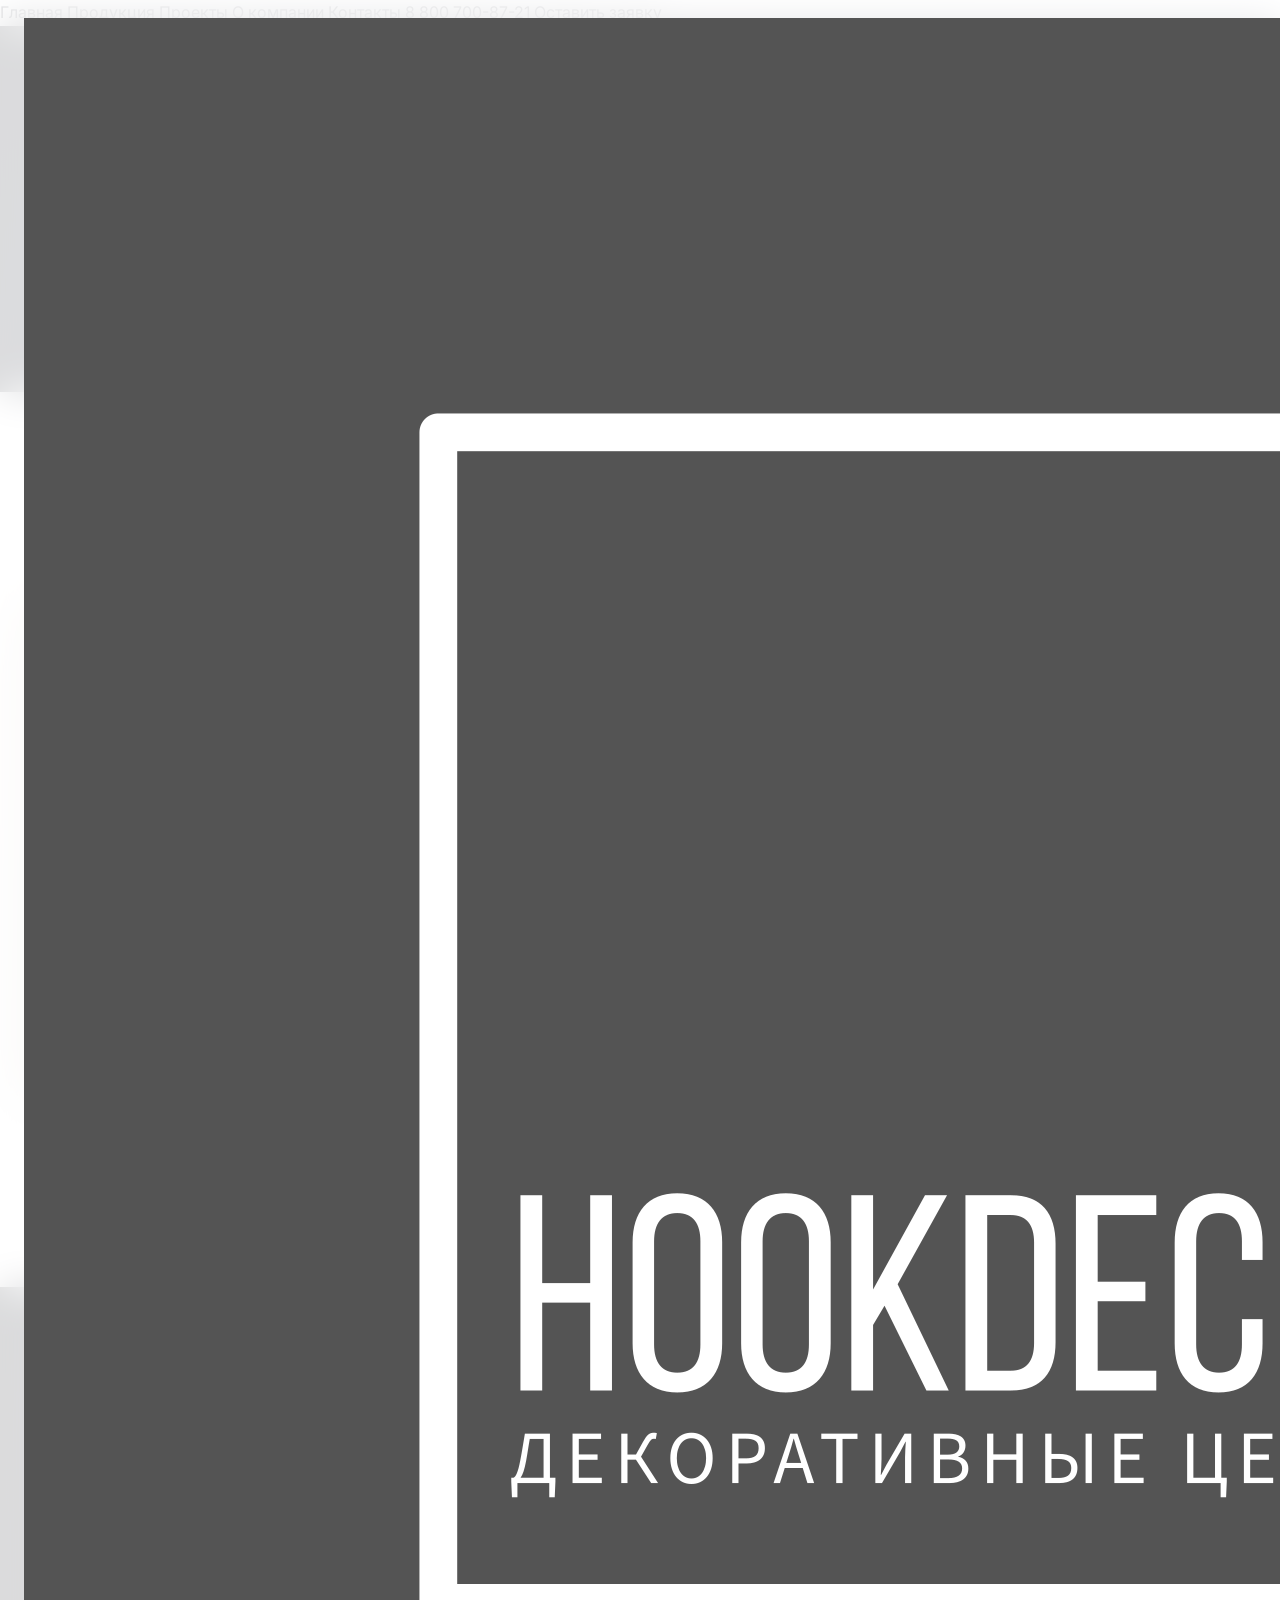
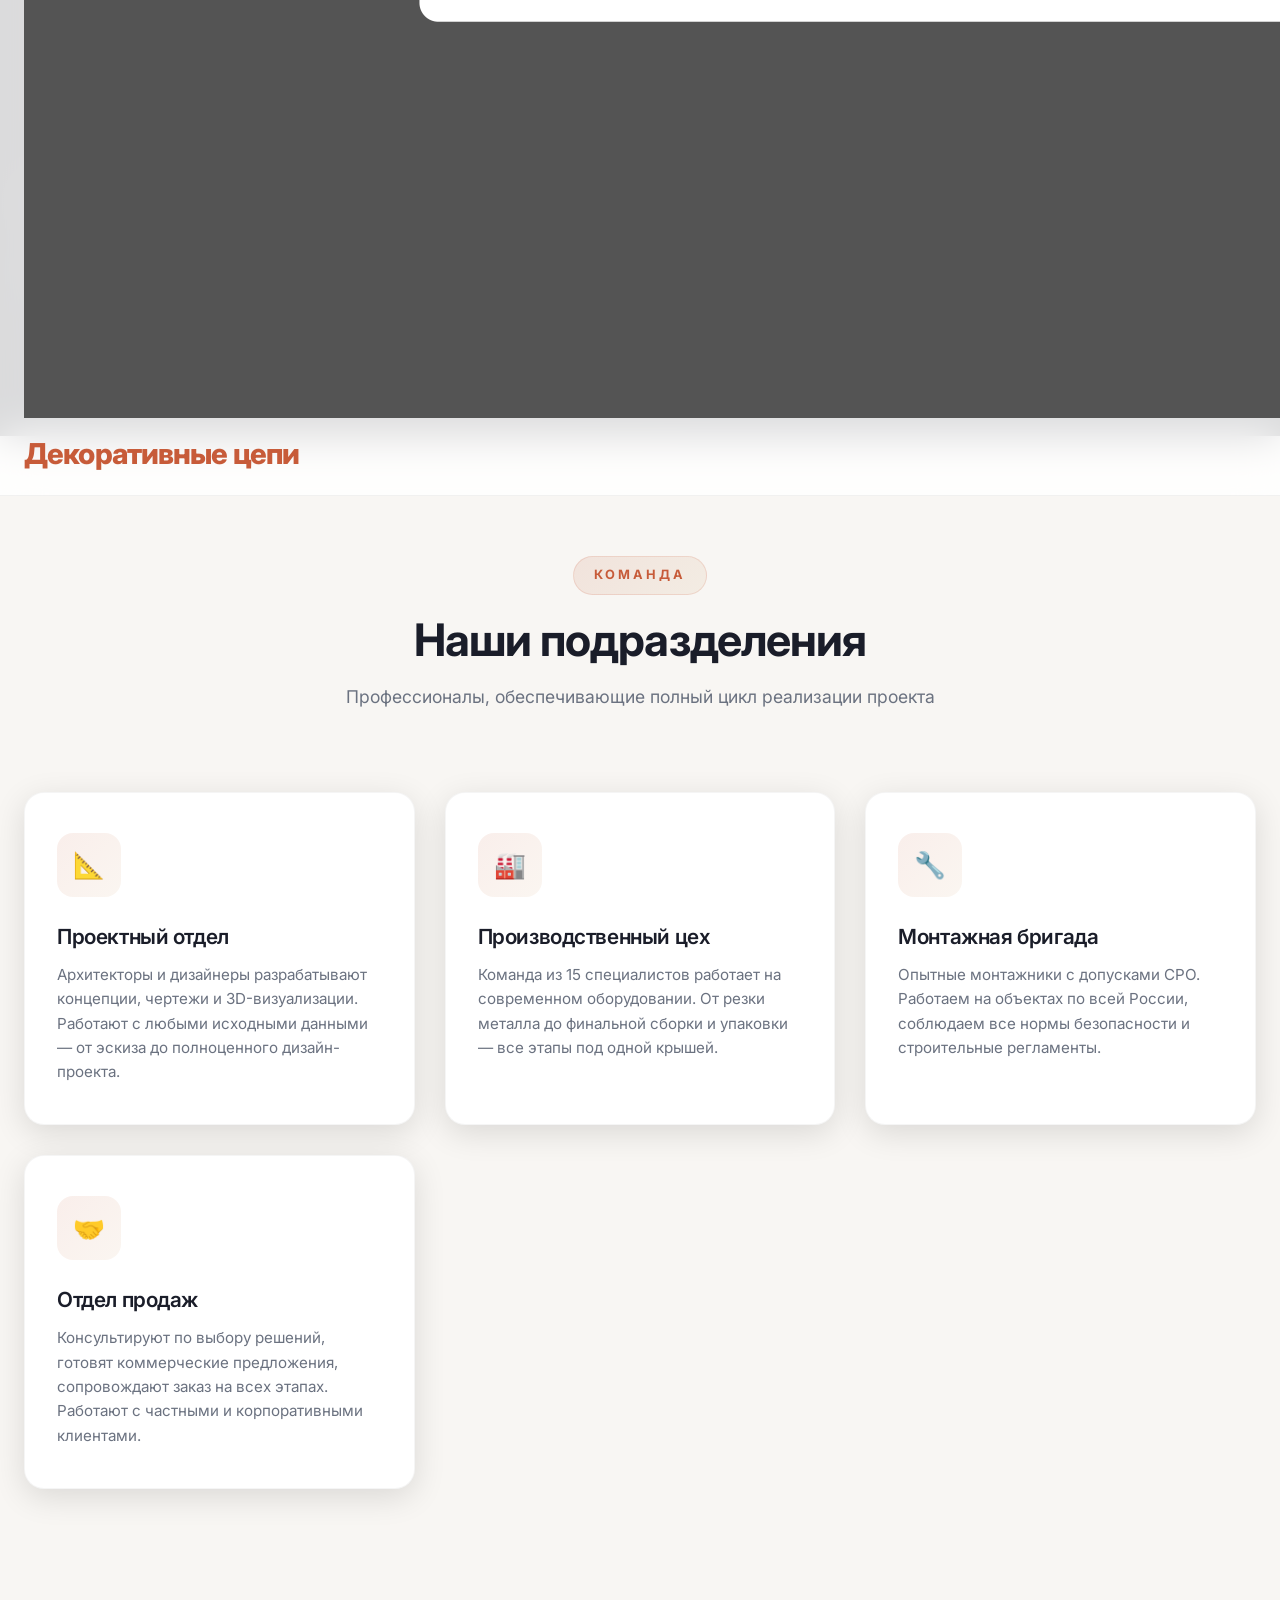
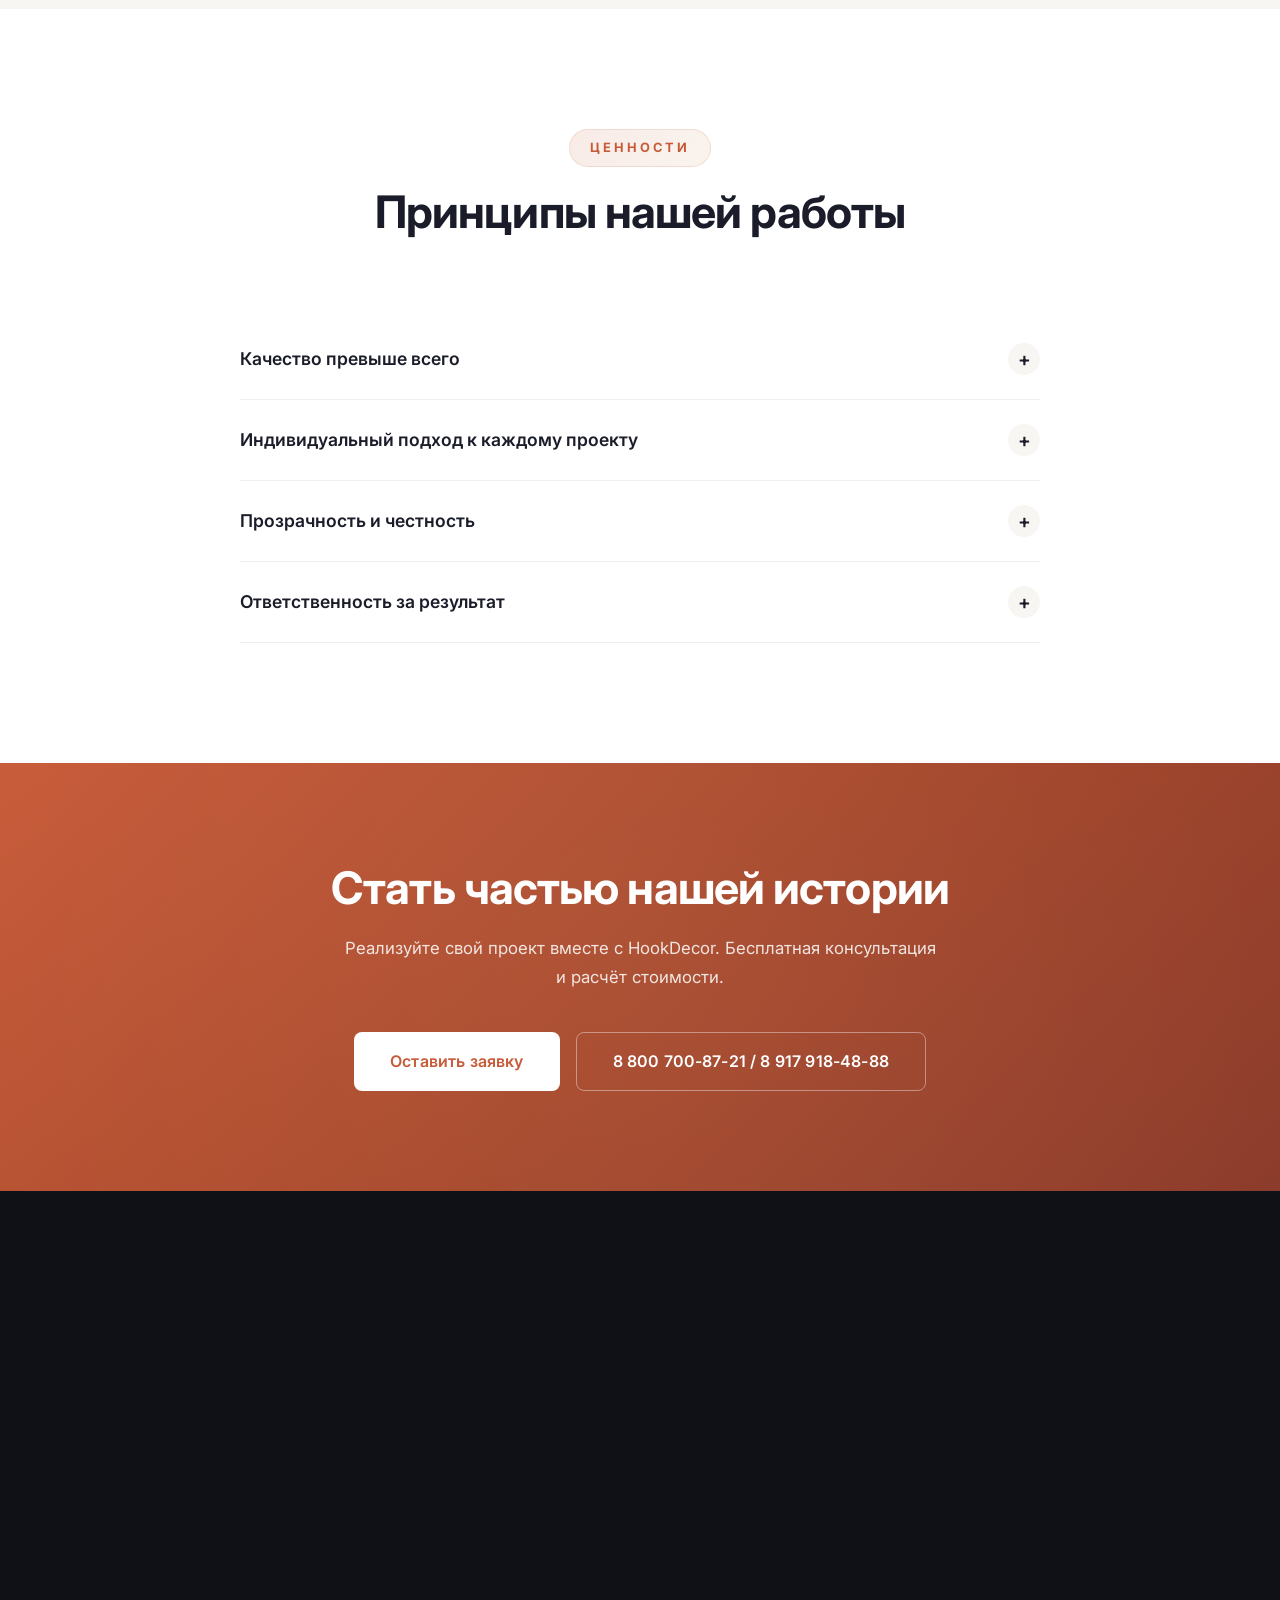
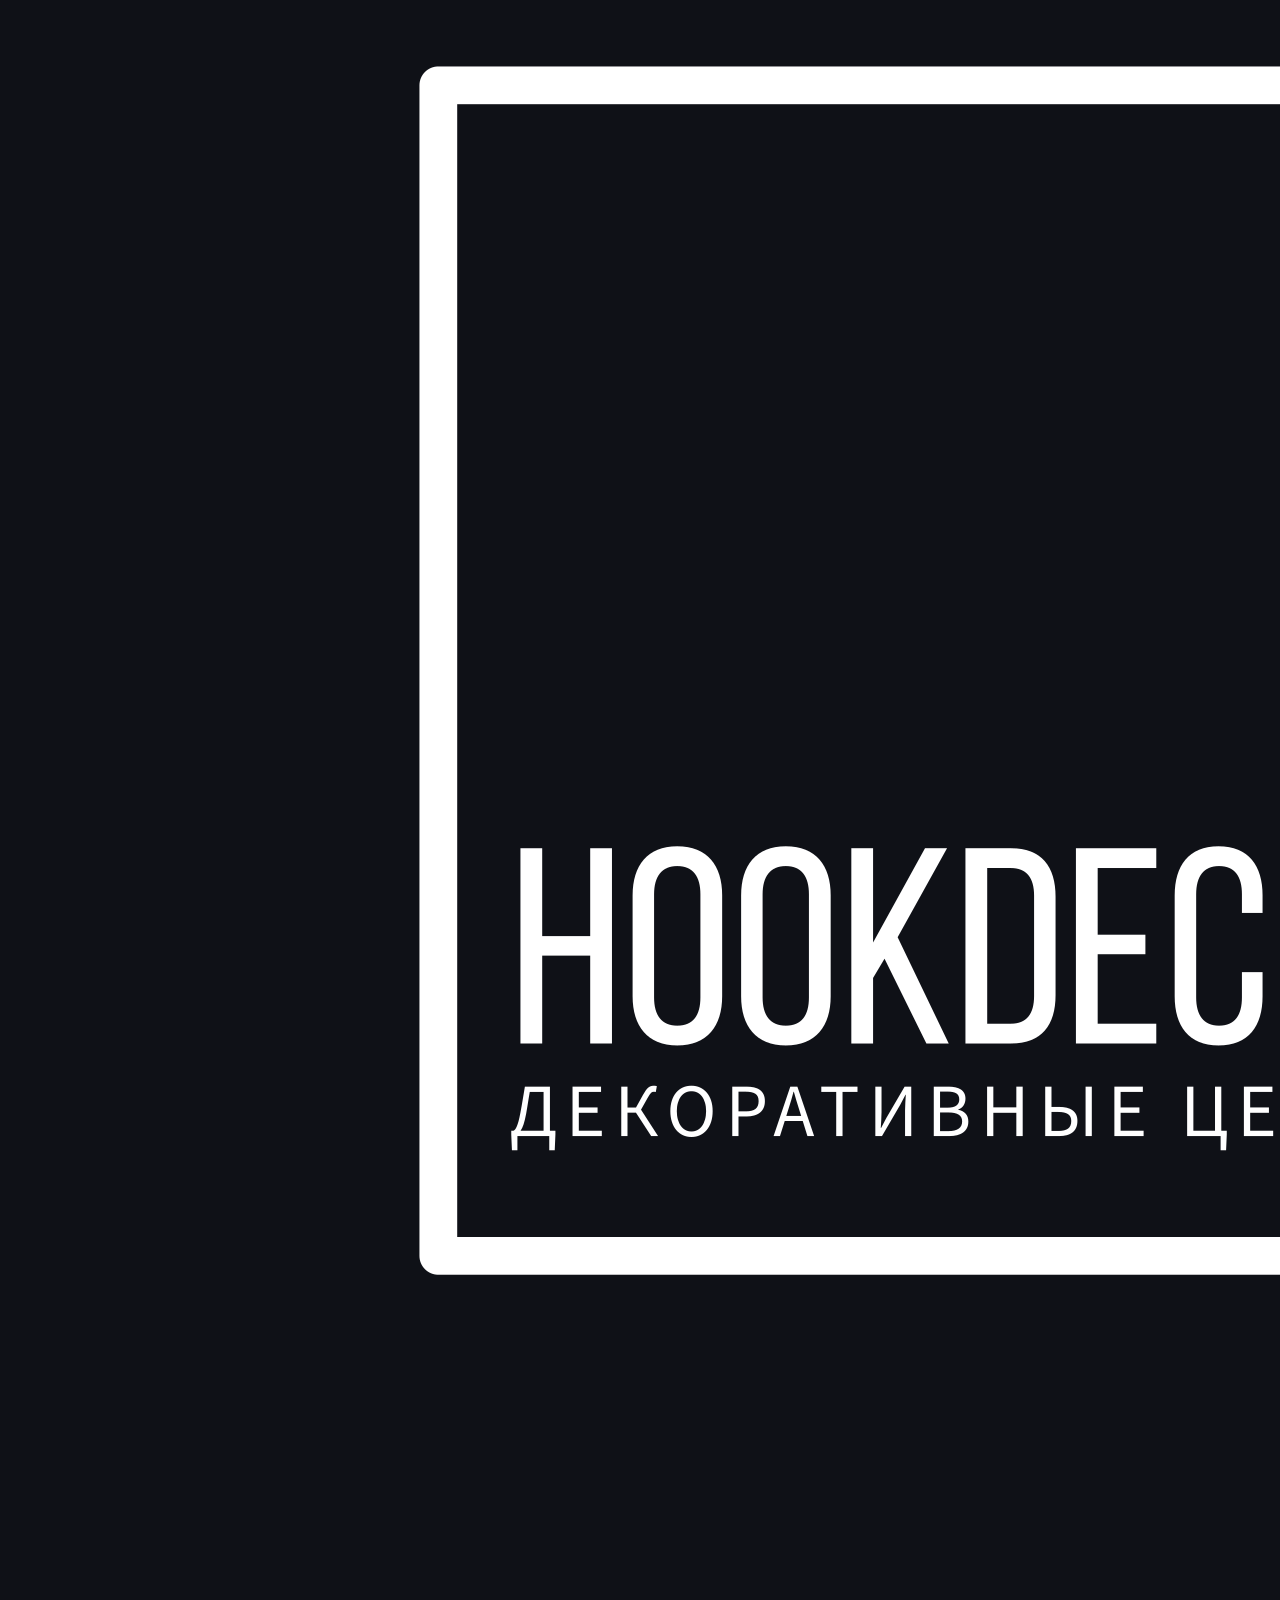
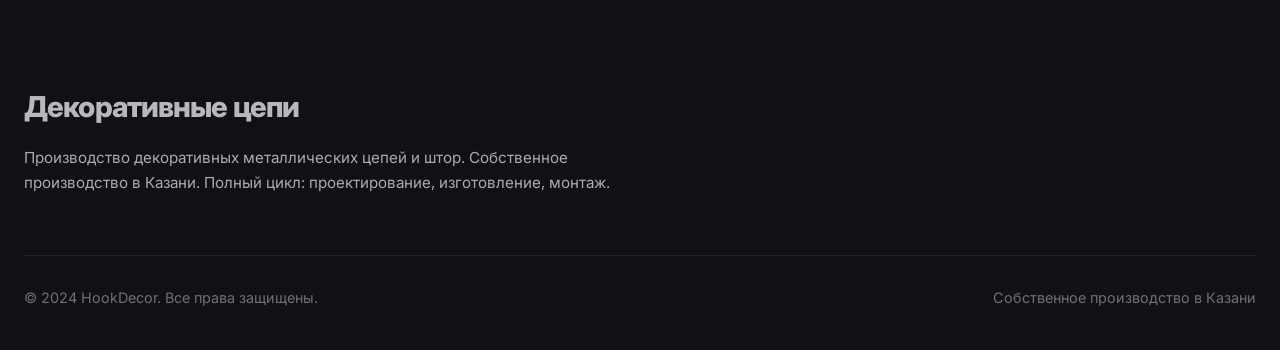
==== commit ed064527: "Обновление с логотипом и контаетами" ====
--- a/about.html
+++ b/about.html
@@ -1077,7 +1077,10 @@
 <header class="header-premium">
 <div class="container-premium">
 <div class="header-inner-premium">
-<a href="index.html" class="logo-premium">Hook<span style="color:#c75b39;">Decor</span></a>
+<a href="index.html" class="logo-premium logo-img-wrap">
+<img src="logo-dark.png" alt="HookDecor" class="logo-img">
+<span class="logo-tagline">Декоративные цепи</span>
+</a>
 <nav class="header-desktop-nav" style="display:flex;gap:32px;">
 <a href="index.html" style="font-weight:500;color:#1a1d29;">Главная</a>
 <a href="products.html" style="font-weight:500;color:#1a1d29;">Продукция</a>
@@ -1086,7 +1089,7 @@
 <a href="contacts.html" style="font-weight:500;color:#1a1d29;">Контакты</a>
 </nav>
 <div class="header-desktop-phone" style="display:flex;align-items:center;gap:16px;">
-<a href="tel:+7843XXXXXXX" style="font-weight:600;color:#1a1d29;">+7 (843) XXX-XX-XX</a>
+<a href="tel:+78007008721" style="font-weight:600;color:#1a1d29;">8 800 700-87-21</a>
 <a href="contacts.html" class="btn-premium btn-primary-premium header-desktop-cta" style="padding:12px 24px;font-size:0.9rem;">Оставить заявку</a>
 </div>
 <button class="burger-btn" id="burgerBtn" aria-label="Меню">
@@ -1101,7 +1104,7 @@
 <a href="projects.html">Проекты</a>
 <a href="about.html">О компании</a>
 <a href="contacts.html">Контакты</a>
-<a href="tel:+7843XXXXXXX" class="mobile-phone">+7 (843) XXX-XX-XX</a>
+<a href="tel:+78007008721" class="mobile-phone">8 800 700-87-21</a>
 <a href="contacts.html" class="mobile-cta">Оставить заявку</a>
 </nav>
 
@@ -1236,7 +1239,7 @@
 <p>Реализуйте свой проект вместе с HookDecor. Бесплатная консультация и расчёт стоимости.</p>
 <div class="cta-buttons-premium">
 <a href="contacts.html" class="btn-premium" style="background:white;color:#c75b39;">Оставить заявку</a>
-<a href="tel:+7843XXXXXXX" class="btn-premium btn-outline-premium">+7 (843) XXX-XX-XX</a>
+<a href="tel:+78007008721" class="btn-premium btn-outline-premium">8 800 700-87-21 / 8 917 918-48-88</a>
 </div>
 </div>
 </div>
@@ -1247,7 +1250,10 @@
 <div class="container-premium">
 <div class="footer-grid-premium">
 <div class="footer-brand-premium">
-<a href="index.html" class="logo-premium" style="color:white;">Hook<span style="color:#d4a574;">Decor</span></a>
+<a href="index.html" class="logo-premium logo-img-wrap">
+<img src="logo-white.png" alt="HookDecor" class="logo-img logo-img-footer">
+<span class="logo-tagline" style="color:rgba(255,255,255,0.7);">Декоративные цепи</span>
+</a>
 <p>Производство декоративных металлических цепей и штор. Собственное производство в Казани. Полный цикл: проектирование, изготовление, монтаж.</p>
 </div>
 <div class="footer-links-premium">
@@ -1272,9 +1278,9 @@
 <div class="footer-links-premium">
 <h4>Контакты</h4>
 <ul>
-<li><a href="tel:+7843XXXXXXX">+7 (843) XXX-XX-XX</a></li>
-<li><a href="mailto:info@hookdecor.ru">info@hookdecor.ru</a></li>
-<li><span style="color:rgba(255,255,255,0.65);">Казань, Татарстан</span></li>
+<li><a href="tel:+78007008721">8 800 700-87-21 / 8 917 918-48-88</a></li>
+<li><a href="mailto:info@manufaktura.top">info@manufaktura.top</a></li>
+<li><span style="color:rgba(255,255,255,0.65);">Татарстан, г. Казань, д. Званка, ул. Зелёная 24</span></li>
 </ul>
 </div>
 </div>
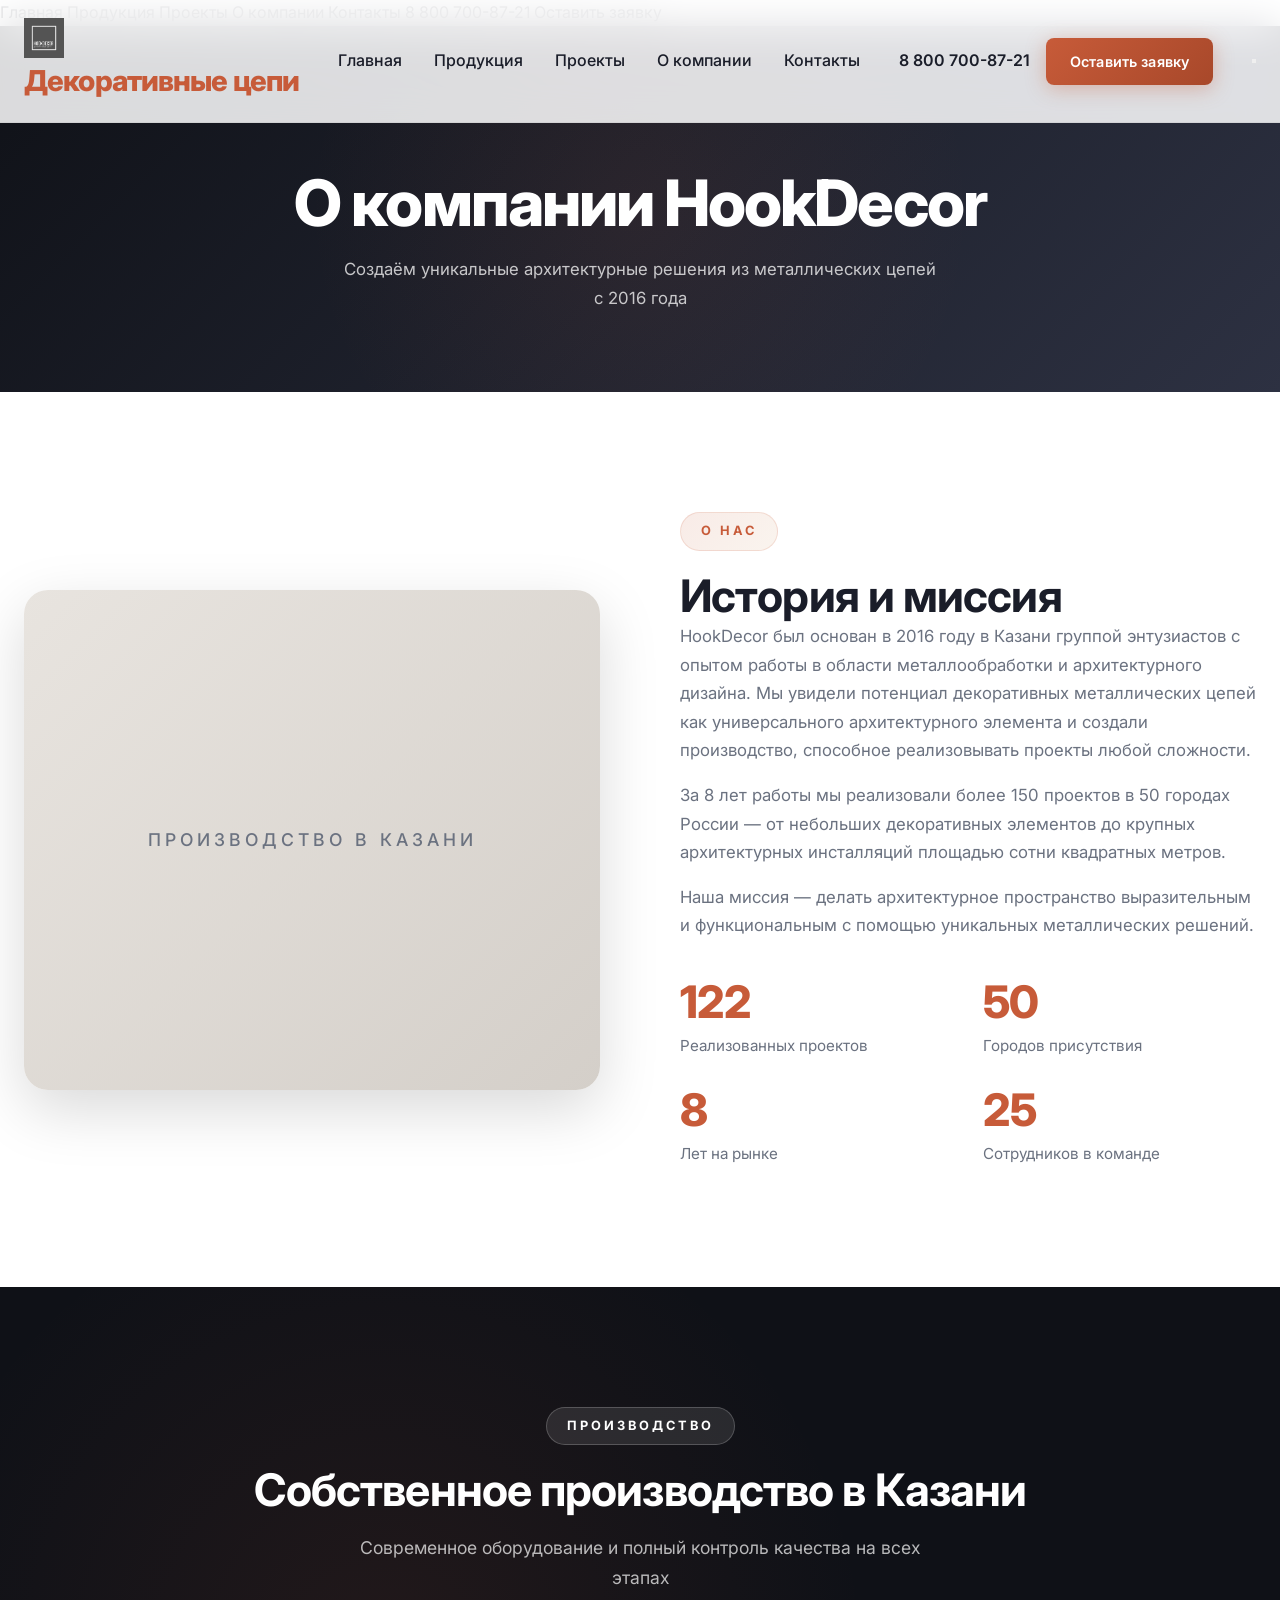
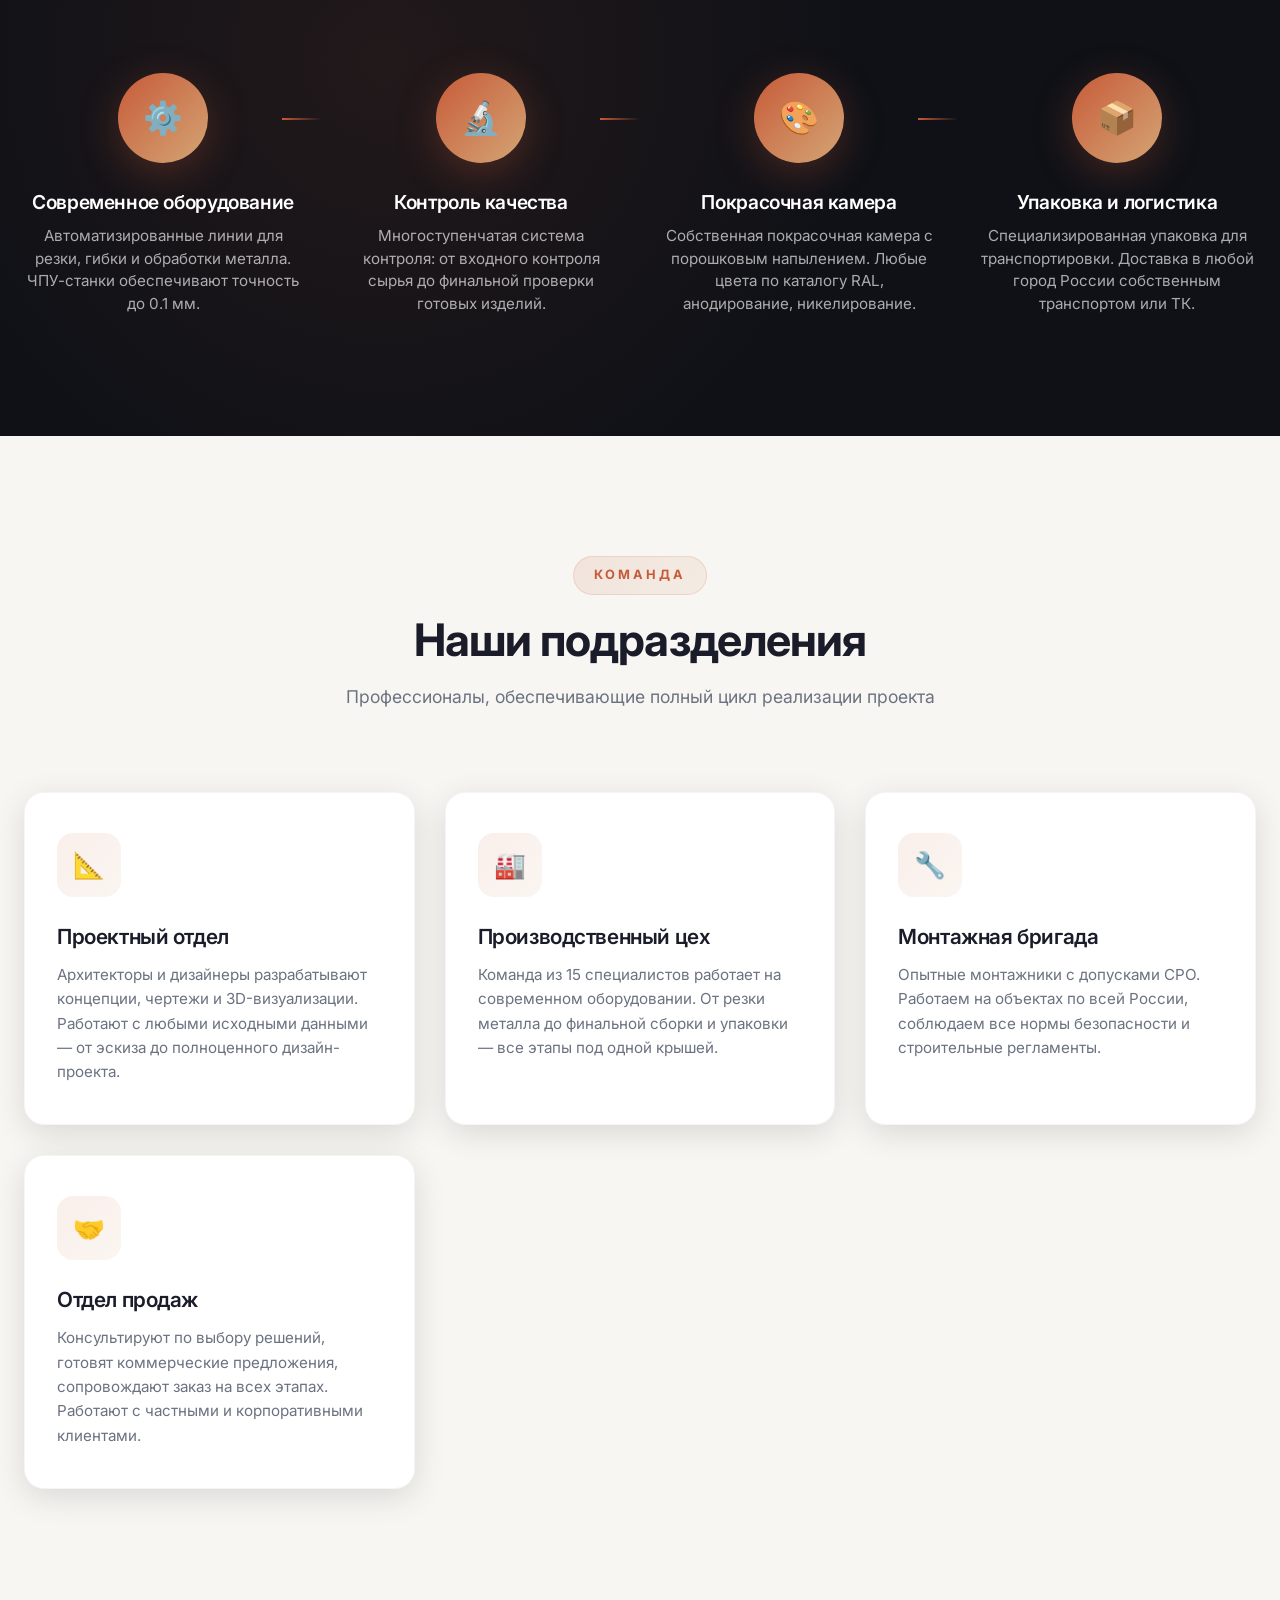
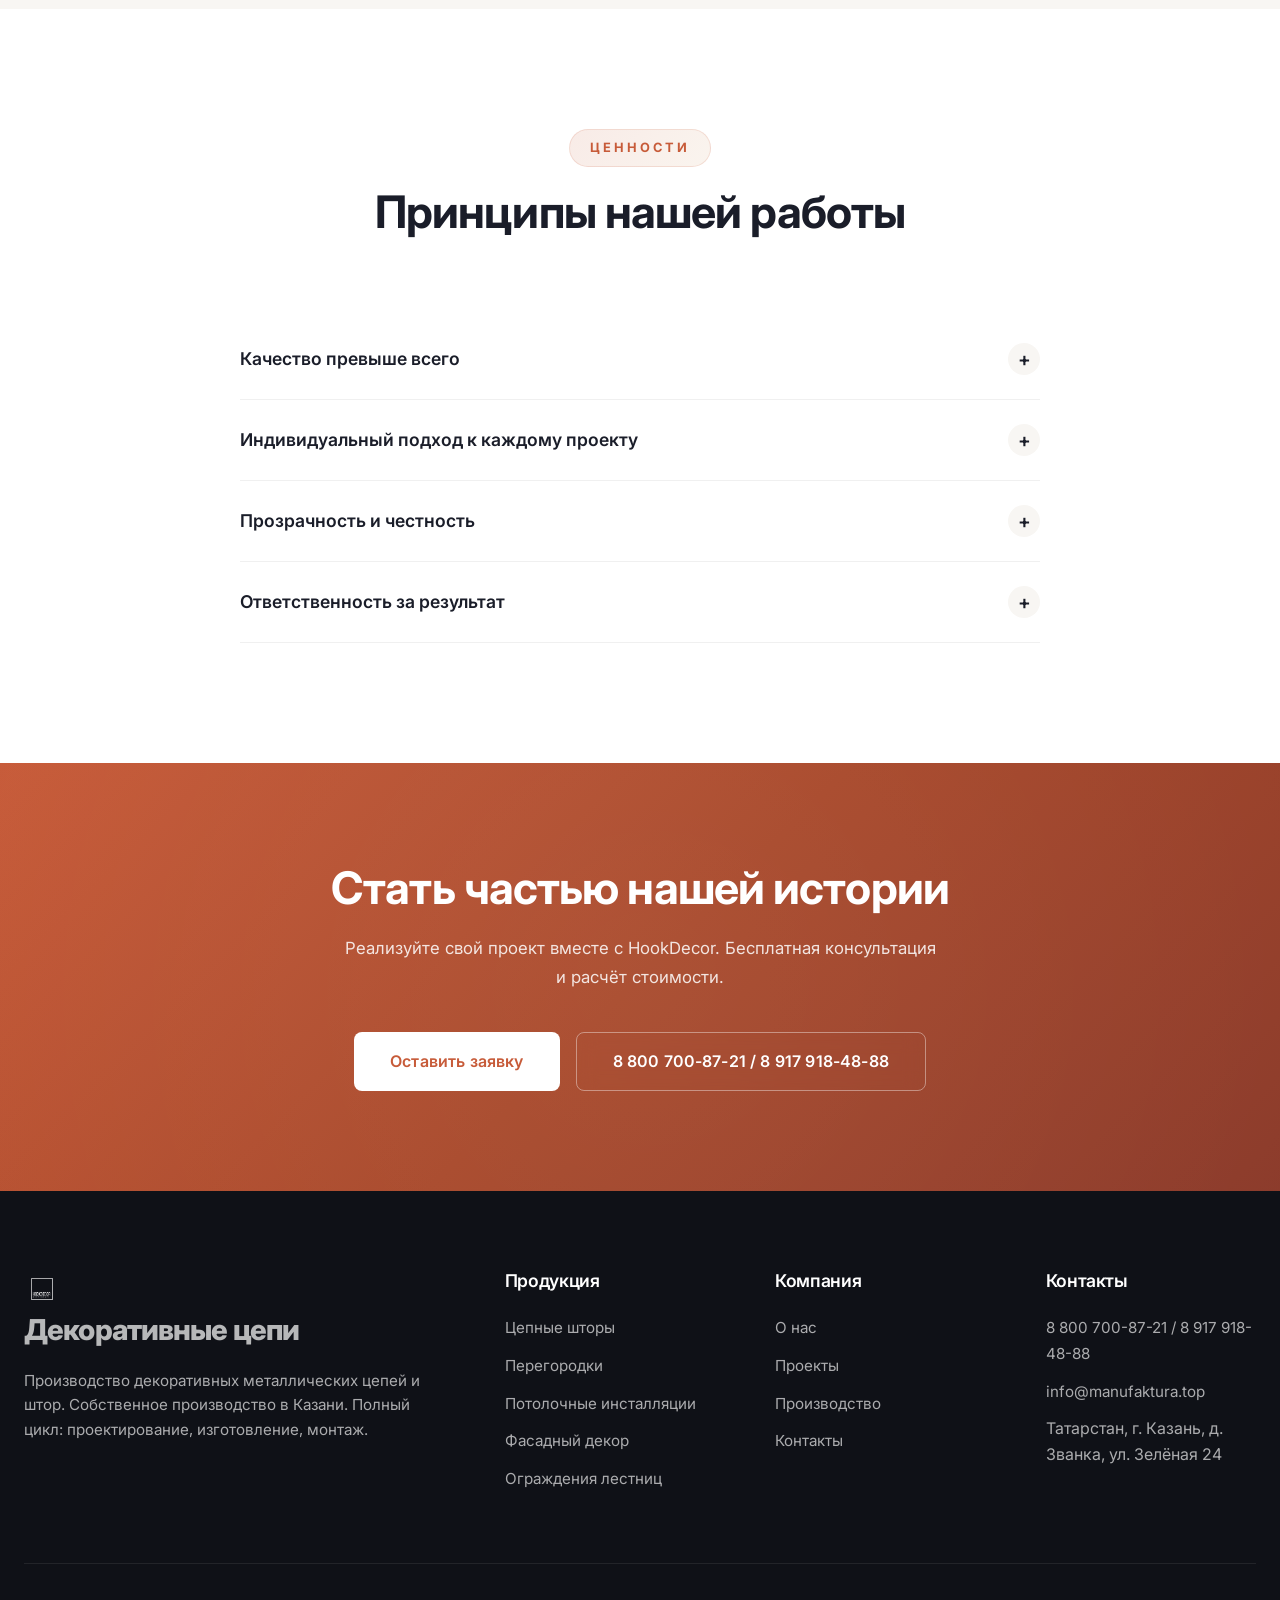
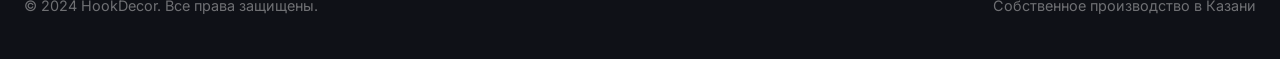
==== commit d4b6643c: "Испавление большого лоотипа v3" ====
--- a/about.html
+++ b/about.html
@@ -1078,7 +1078,7 @@
 <div class="container-premium">
 <div class="header-inner-premium">
 <a href="index.html" class="logo-premium logo-img-wrap">
-<img src="logo-dark.png" alt="HookDecor" class="logo-img">
+<img src="logo-dark.png" alt="HookDecor" class="logo-img" style="height:40px;width:40px;object-fit:contain;display:block;flex-shrink:0;">
 <span class="logo-tagline">Декоративные цепи</span>
 </a>
 <nav class="header-desktop-nav" style="display:flex;gap:32px;">
@@ -1251,7 +1251,7 @@
 <div class="footer-grid-premium">
 <div class="footer-brand-premium">
 <a href="index.html" class="logo-premium logo-img-wrap">
-<img src="logo-white.png" alt="HookDecor" class="logo-img logo-img-footer">
+<img src="logo-white.png" alt="HookDecor" class="logo-img logo-img-footer" style="height:36px;width:36px;object-fit:contain;display:block;flex-shrink:0;filter:brightness(0) invert(1);">
 <span class="logo-tagline" style="color:rgba(255,255,255,0.7);">Декоративные цепи</span>
 </a>
 <p>Производство декоративных металлических цепей и штор. Собственное производство в Казани. Полный цикл: проектирование, изготовление, монтаж.</p>
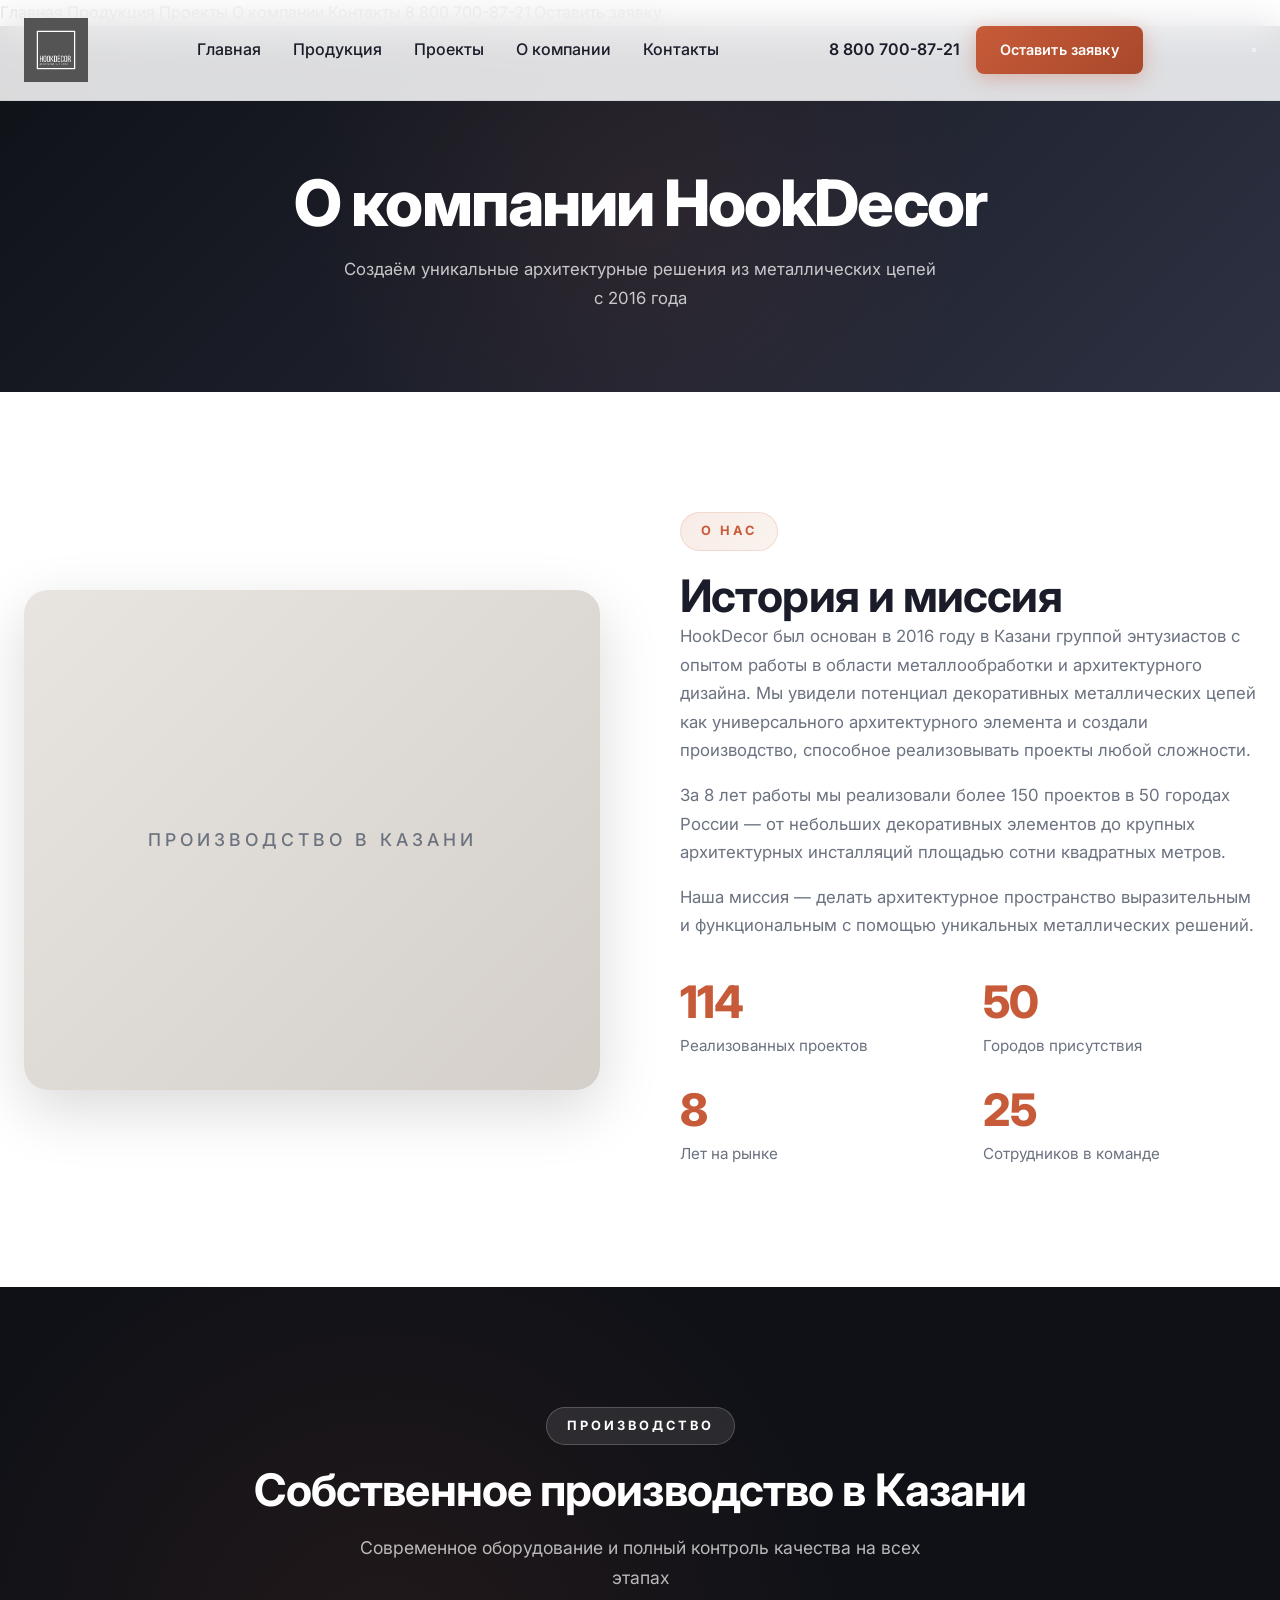
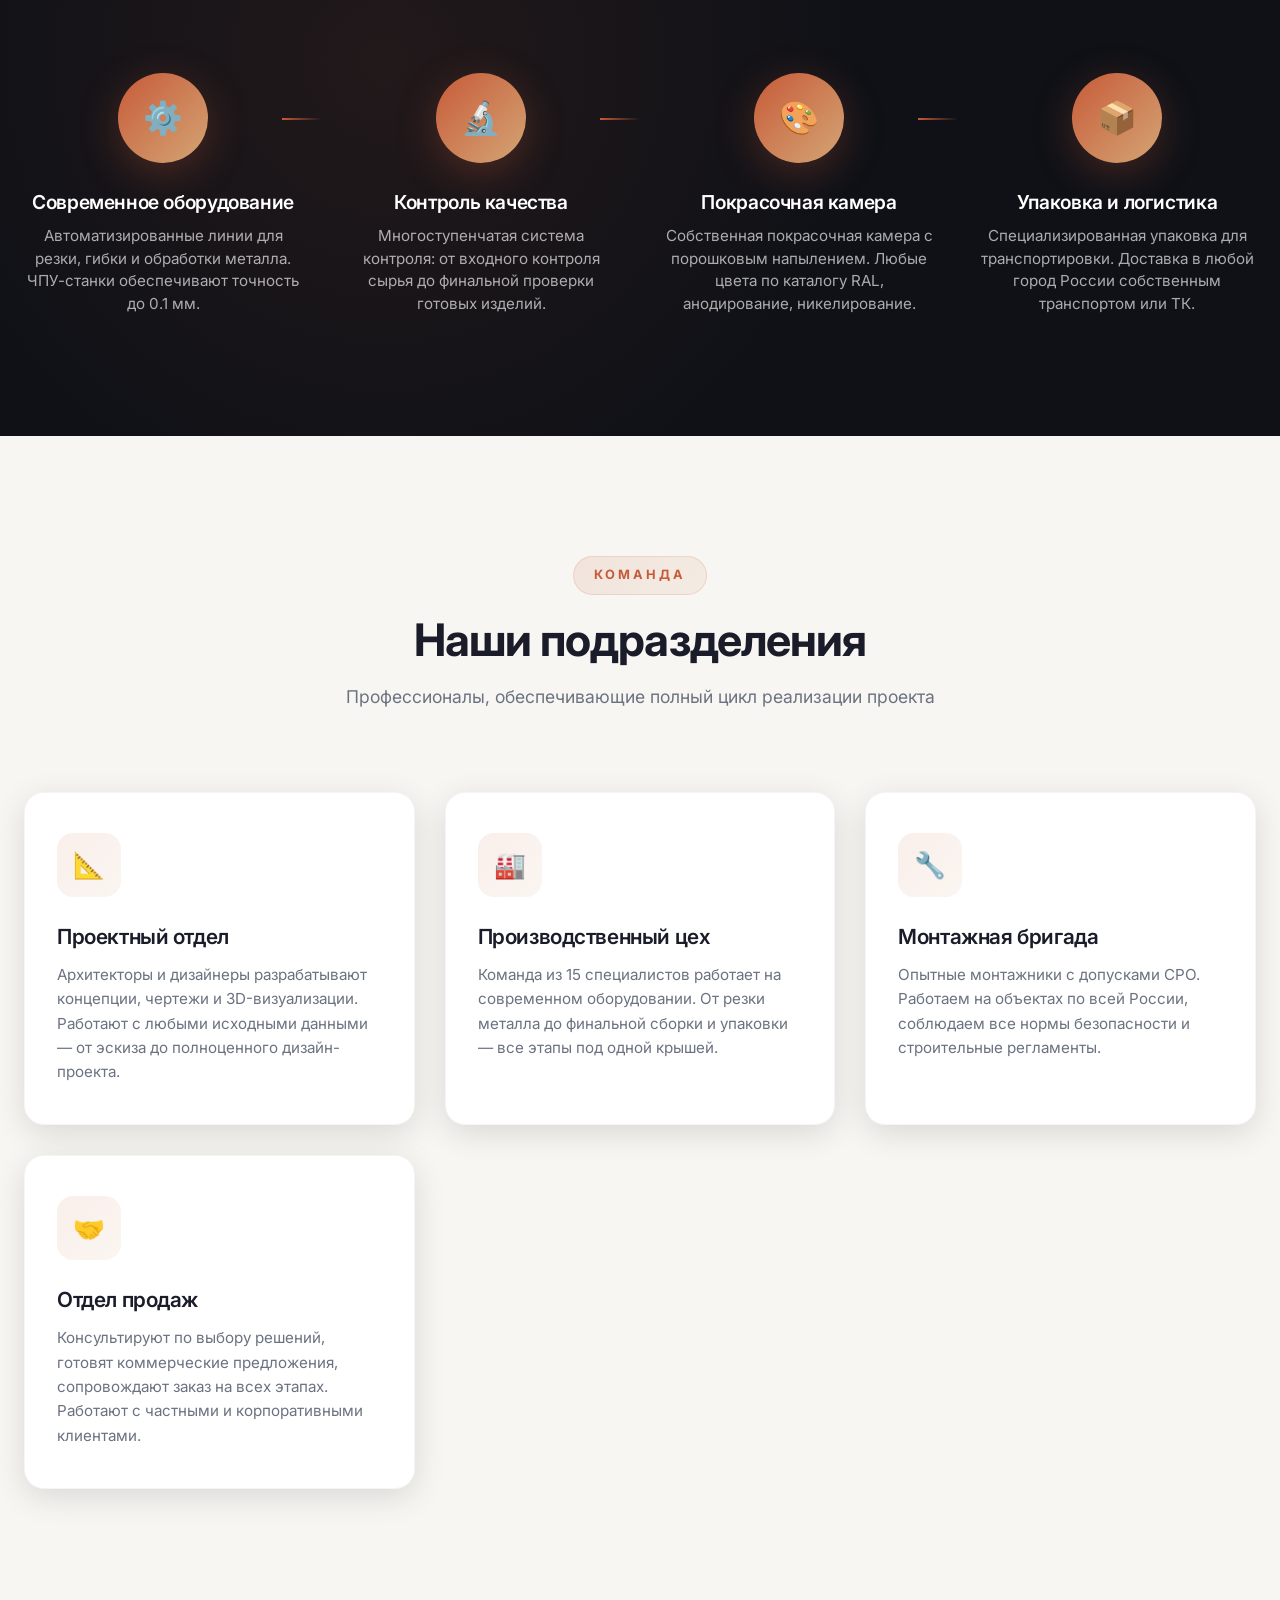
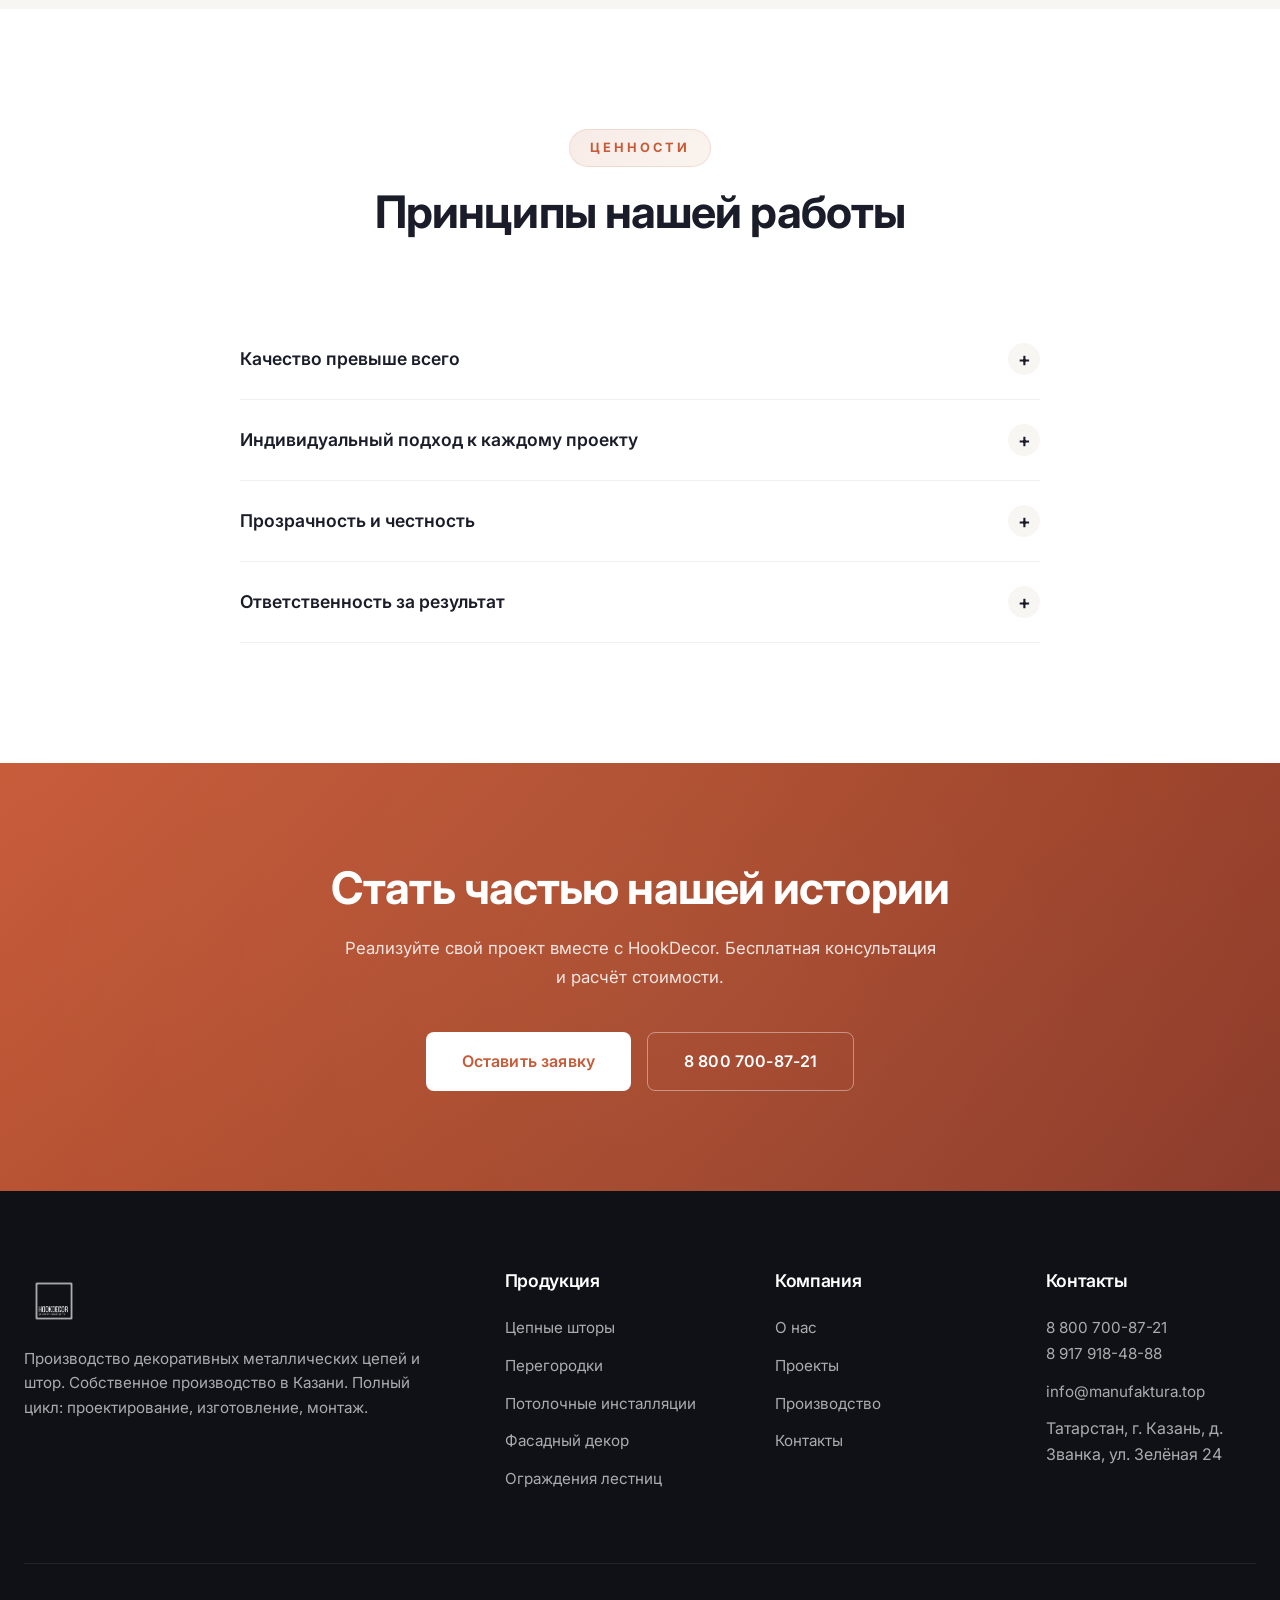
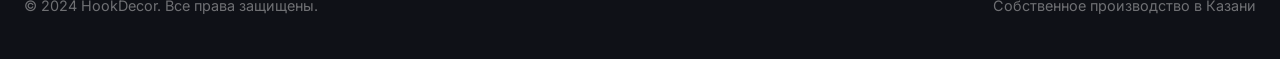
==== commit c7242761: "Убрал сотовы, теперь только в падвале" ====
--- a/about.html
+++ b/about.html
@@ -1077,10 +1077,7 @@
 <header class="header-premium">
 <div class="container-premium">
 <div class="header-inner-premium">
-<a href="index.html" class="logo-premium logo-img-wrap">
-<img src="logo-dark.png" alt="HookDecor" class="logo-img" style="height:40px;width:40px;object-fit:contain;display:block;flex-shrink:0;">
-<span class="logo-tagline">Декоративные цепи</span>
-</a>
+<a href="index.html" class="logo-premium logo-img-wrap"><img src="logo-dark.png" alt="HookDecor" style="height:64px;width:64px;object-fit:contain;display:block;"></a>
 <nav class="header-desktop-nav" style="display:flex;gap:32px;">
 <a href="index.html" style="font-weight:500;color:#1a1d29;">Главная</a>
 <a href="products.html" style="font-weight:500;color:#1a1d29;">Продукция</a>
@@ -1239,7 +1236,7 @@
 <p>Реализуйте свой проект вместе с HookDecor. Бесплатная консультация и расчёт стоимости.</p>
 <div class="cta-buttons-premium">
 <a href="contacts.html" class="btn-premium" style="background:white;color:#c75b39;">Оставить заявку</a>
-<a href="tel:+78007008721" class="btn-premium btn-outline-premium">8 800 700-87-21 / 8 917 918-48-88</a>
+<a href="tel:+78007008721" class="btn-premium btn-outline-premium">8 800 700-87-21</a>
 </div>
 </div>
 </div>
@@ -1250,10 +1247,7 @@
 <div class="container-premium">
 <div class="footer-grid-premium">
 <div class="footer-brand-premium">
-<a href="index.html" class="logo-premium logo-img-wrap">
-<img src="logo-white.png" alt="HookDecor" class="logo-img logo-img-footer" style="height:36px;width:36px;object-fit:contain;display:block;flex-shrink:0;filter:brightness(0) invert(1);">
-<span class="logo-tagline" style="color:rgba(255,255,255,0.7);">Декоративные цепи</span>
-</a>
+<a href="index.html" class="logo-premium logo-img-wrap"><img src="logo-white.png" alt="HookDecor" style="height:60px;width:60px;object-fit:contain;display:block;filter:brightness(0) invert(1);"></a>
 <p>Производство декоративных металлических цепей и штор. Собственное производство в Казани. Полный цикл: проектирование, изготовление, монтаж.</p>
 </div>
 <div class="footer-links-premium">
@@ -1278,7 +1272,7 @@
 <div class="footer-links-premium">
 <h4>Контакты</h4>
 <ul>
-<li><a href="tel:+78007008721">8 800 700-87-21 / 8 917 918-48-88</a></li>
+<li><a href="tel:+78007008721">8 800 700-87-21</a><br><a href="tel:+79179184888" style="color:rgba(255,255,255,0.65);">8 917 918-48-88</a></li>
 <li><a href="mailto:info@manufaktura.top">info@manufaktura.top</a></li>
 <li><span style="color:rgba(255,255,255,0.65);">Татарстан, г. Казань, д. Званка, ул. Зелёная 24</span></li>
 </ul>
